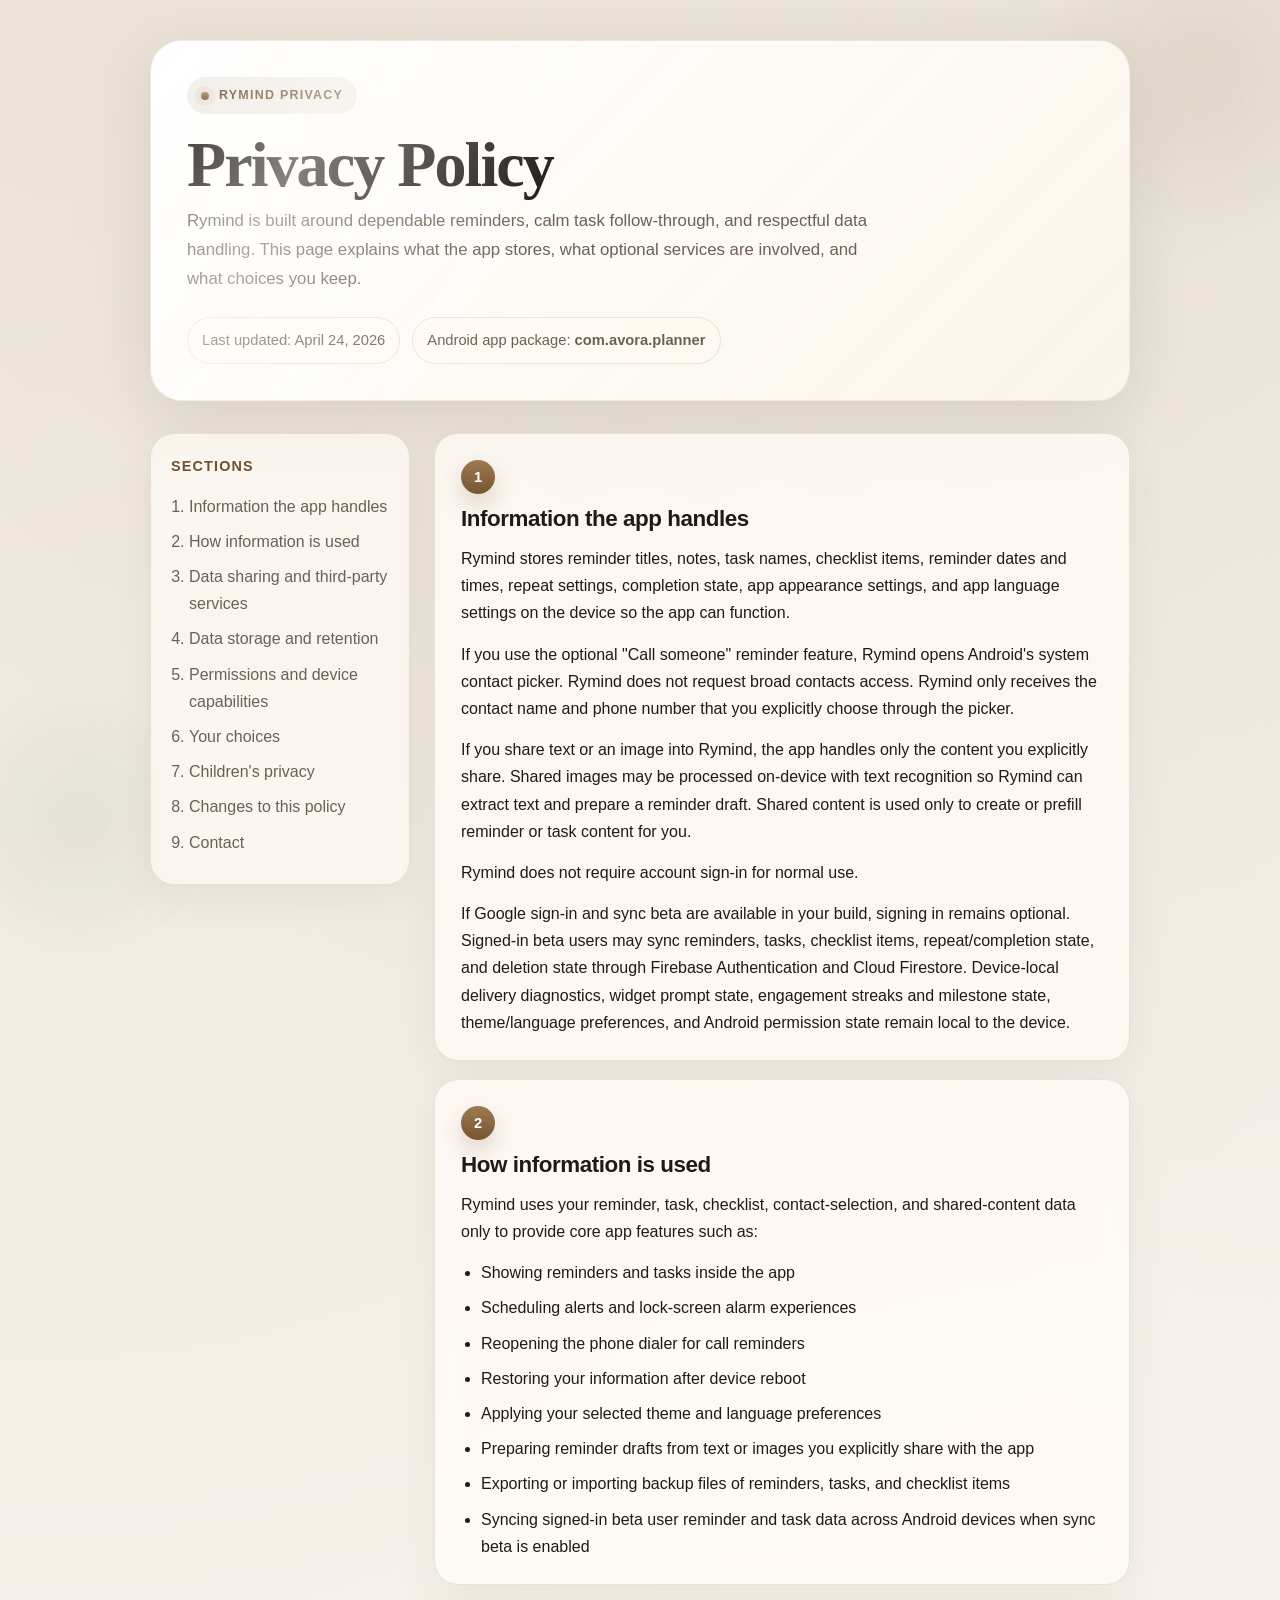
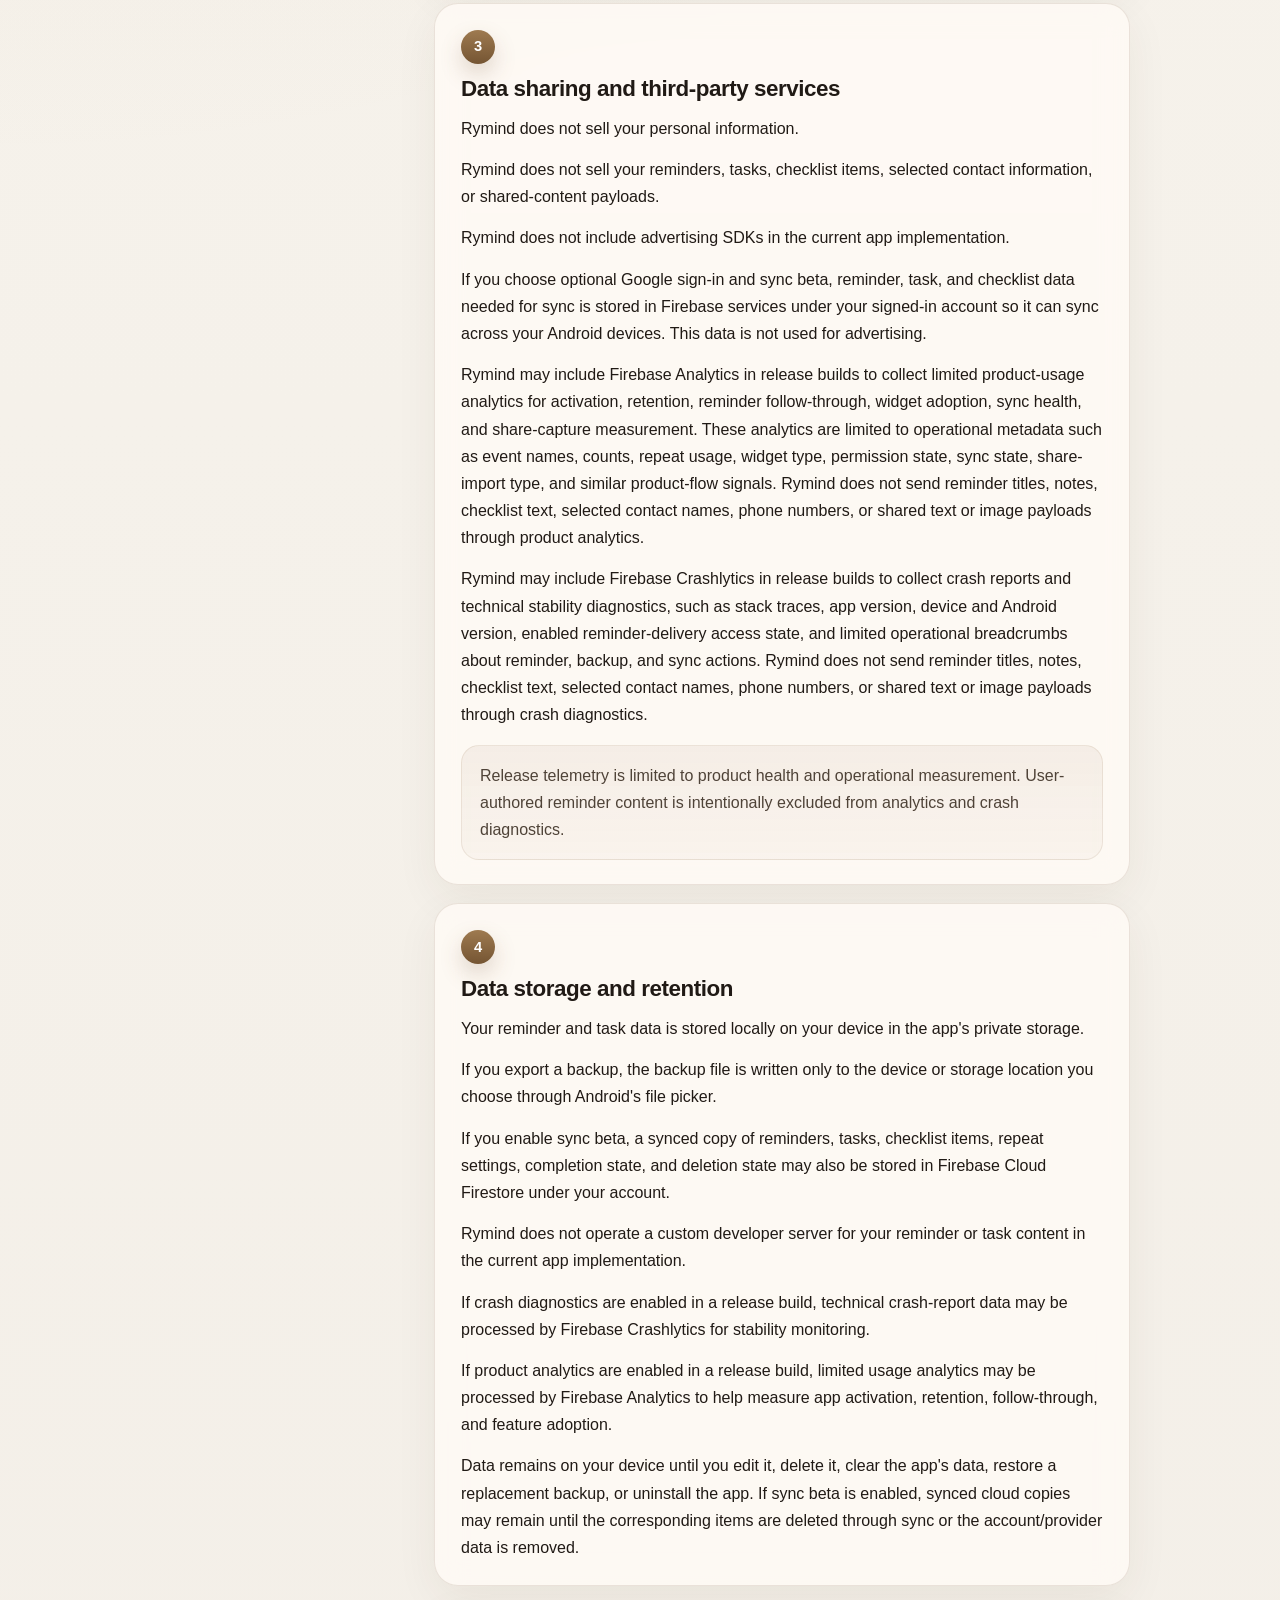
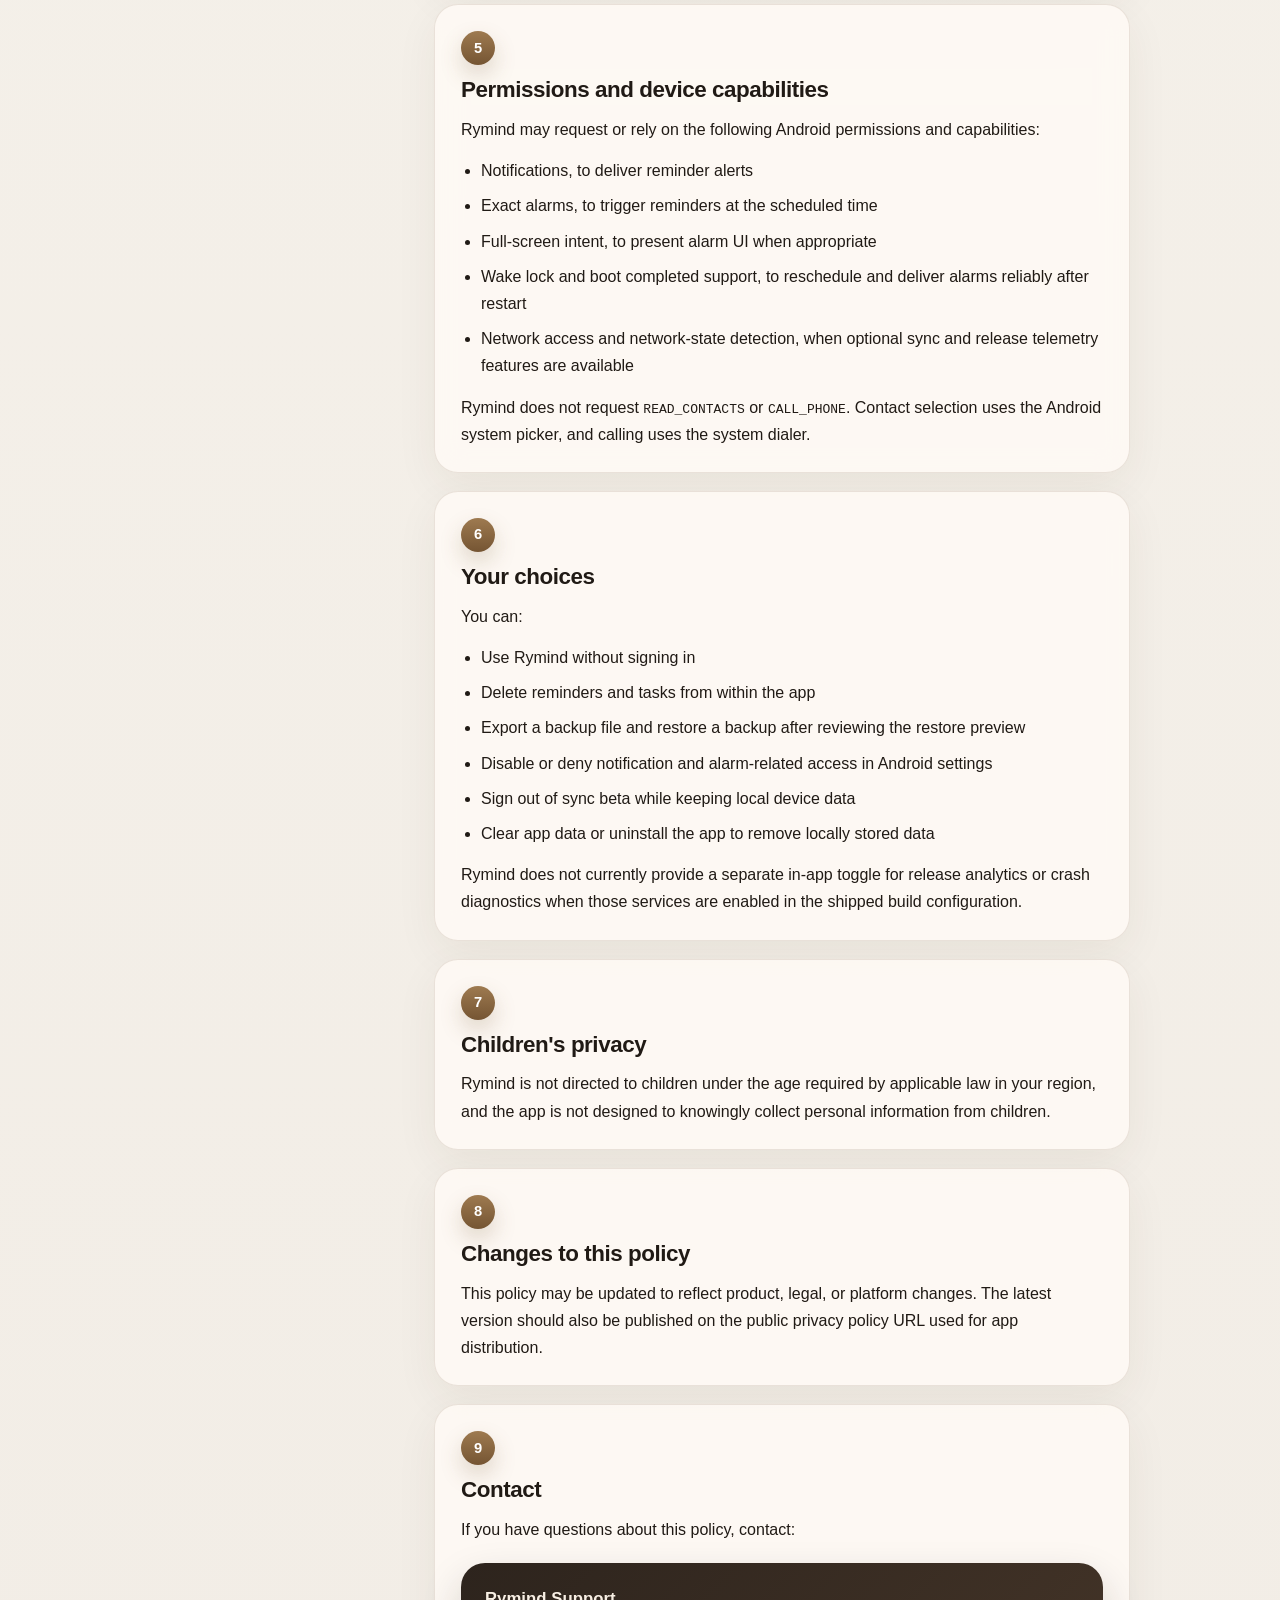
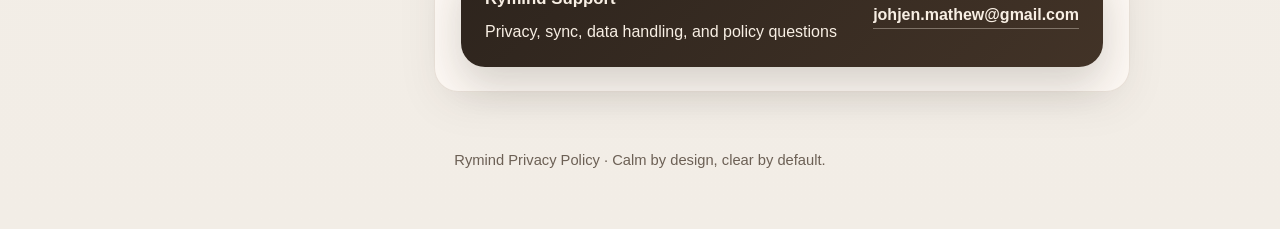
==== Rymind/index.html @ dd0ae645 "Update index.html 1.5.0" ====
<!DOCTYPE html>
<html lang="en">
<head>
  <meta charset="UTF-8" />
  <meta name="viewport" content="width=device-width, initial-scale=1.0" />
  <title>Rymind Privacy Policy</title>
  <meta
    name="description"
    content="Rymind Privacy Policy for reminders, tasks, backup, sync beta, analytics, and crash diagnostics."
  />
  <style>
    :root {
      --bg: #f6f3ee;
      --bg-accent: #efe7db;
      --surface: rgba(255, 252, 247, 0.82);
      --surface-strong: #fffaf2;
      --border: rgba(111, 89, 58, 0.14);
      --text: #201a15;
      --muted: #6c6055;
      --accent: #8c6b43;
      --accent-strong: #6f5130;
      --accent-soft: rgba(140, 107, 67, 0.12);
      --shadow: 0 18px 60px rgba(61, 44, 23, 0.10);
      --radius-xl: 32px;
      --radius-lg: 24px;
      --radius-md: 18px;
      --max: 980px;
    }

    * {
      box-sizing: border-box;
    }

    html {
      scroll-behavior: smooth;
    }

    body {
      margin: 0;
      color: var(--text);
      background:
        radial-gradient(circle at top left, rgba(182, 152, 113, 0.18), transparent 34%),
        radial-gradient(circle at top right, rgba(143, 125, 102, 0.12), transparent 28%),
        linear-gradient(180deg, #f8f4ed 0%, #f5f1ea 40%, #f2ede6 100%);
      font-family: "Inter", "Segoe UI", "Helvetica Neue", Arial, sans-serif;
      line-height: 1.7;
    }

    .page-shell {
      position: relative;
      overflow: hidden;
    }

    .page-shell::before,
    .page-shell::after {
      content: "";
      position: fixed;
      z-index: 0;
      border-radius: 999px;
      pointer-events: none;
      filter: blur(8px);
      opacity: 0.7;
    }

    .page-shell::before {
      width: 320px;
      height: 320px;
      top: -80px;
      right: -80px;
      background: radial-gradient(circle, rgba(160, 132, 96, 0.18), transparent 70%);
    }

    .page-shell::after {
      width: 280px;
      height: 280px;
      bottom: -60px;
      left: -60px;
      background: radial-gradient(circle, rgba(115, 150, 136, 0.14), transparent 70%);
    }

    .container {
      width: min(calc(100% - 32px), var(--max));
      margin: 0 auto;
      position: relative;
      z-index: 1;
    }

    .hero {
      padding: 40px 0 24px;
    }

    .hero-card {
      position: relative;
      overflow: hidden;
      padding: 36px;
      border-radius: var(--radius-xl);
      background:
        linear-gradient(135deg, rgba(255,255,255,0.92), rgba(250,244,234,0.86)),
        var(--surface);
      border: 1px solid rgba(111, 89, 58, 0.10);
      box-shadow: var(--shadow);
      backdrop-filter: blur(16px);
    }

    .hero-card::after {
      content: "";
      position: absolute;
      inset: 0;
      background:
        linear-gradient(120deg, transparent 0%, rgba(255,255,255,0.45) 18%, transparent 42%);
      pointer-events: none;
    }

    .eyebrow {
      display: inline-flex;
      align-items: center;
      gap: 10px;
      padding: 8px 14px;
      border-radius: 999px;
      background: var(--accent-soft);
      color: var(--accent-strong);
      font-size: 0.78rem;
      font-weight: 700;
      letter-spacing: 0.10em;
      text-transform: uppercase;
    }

    .eyebrow-dot {
      width: 8px;
      height: 8px;
      border-radius: 50%;
      background: linear-gradient(180deg, #a78358, #765433);
      box-shadow: 0 0 0 6px rgba(140, 107, 67, 0.08);
    }

    h1 {
      margin: 18px 0 10px;
      font-family: "Georgia", "Times New Roman", serif;
      font-size: clamp(2.4rem, 5vw, 4.5rem);
      line-height: 1.02;
      letter-spacing: -0.03em;
      font-weight: 700;
    }

    .hero-subtitle {
      max-width: 700px;
      margin: 0;
      color: var(--muted);
      font-size: 1.05rem;
    }

    .hero-meta {
      display: flex;
      flex-wrap: wrap;
      gap: 12px;
      margin-top: 24px;
    }

    .meta-pill {
      padding: 10px 14px;
      border-radius: 999px;
      background: rgba(255, 250, 242, 0.78);
      border: 1px solid var(--border);
      color: var(--muted);
      font-size: 0.92rem;
    }

    .layout {
      display: grid;
      grid-template-columns: 260px minmax(0, 1fr);
      gap: 24px;
      padding: 8px 0 56px;
    }

    .side-nav {
      position: sticky;
      top: 20px;
      align-self: start;
      padding: 20px;
      border-radius: var(--radius-lg);
      background: rgba(255, 251, 246, 0.72);
      border: 1px solid var(--border);
      backdrop-filter: blur(14px);
      box-shadow: 0 14px 40px rgba(61, 44, 23, 0.05);
    }

    .side-nav h2 {
      margin: 0 0 14px;
      font-size: 0.9rem;
      letter-spacing: 0.08em;
      text-transform: uppercase;
      color: var(--accent-strong);
    }

    .side-nav ol {
      margin: 0;
      padding-left: 18px;
    }

    .side-nav li {
      margin: 8px 0;
      color: var(--muted);
    }

    .side-nav a {
      color: inherit;
      text-decoration: none;
    }

    .side-nav a:hover {
      color: var(--accent-strong);
    }

    .content {
      display: grid;
      gap: 18px;
    }

    .section-card {
      padding: 26px 26px 24px;
      border-radius: var(--radius-lg);
      background: rgba(255, 251, 246, 0.82);
      border: 1px solid var(--border);
      box-shadow: 0 14px 44px rgba(61, 44, 23, 0.06);
      backdrop-filter: blur(14px);
    }

    .section-number {
      display: inline-flex;
      align-items: center;
      justify-content: center;
      width: 34px;
      height: 34px;
      margin-bottom: 12px;
      border-radius: 50%;
      background: linear-gradient(180deg, #9e7a50, #755533);
      color: #fff;
      font-size: 0.92rem;
      font-weight: 700;
      box-shadow: 0 10px 22px rgba(117, 85, 51, 0.22);
    }

    h3 {
      margin: 0 0 12px;
      font-size: 1.4rem;
      line-height: 1.2;
      letter-spacing: -0.02em;
    }

    p {
      margin: 0 0 14px;
    }

    p:last-child,
    ul:last-child {
      margin-bottom: 0;
    }

    ul {
      margin: 0 0 14px;
      padding-left: 20px;
    }

    li + li {
      margin-top: 8px;
    }

    .callout {
      margin-top: 16px;
      padding: 16px 18px;
      border-radius: var(--radius-md);
      background: linear-gradient(180deg, rgba(140, 107, 67, 0.08), rgba(140, 107, 67, 0.04));
      border: 1px solid rgba(140, 107, 67, 0.12);
      color: #4f4338;
    }

    .contact-card {
      display: flex;
      flex-wrap: wrap;
      gap: 14px;
      align-items: center;
      justify-content: space-between;
      padding: 22px 24px;
      margin-top: 20px;
      border-radius: var(--radius-lg);
      background: linear-gradient(135deg, #2d241d, #423327);
      color: #f8efe4;
      box-shadow: 0 18px 40px rgba(33, 25, 19, 0.18);
    }

    .contact-card strong {
      display: block;
      font-size: 1.05rem;
      margin-bottom: 4px;
    }

    .contact-card a {
      color: #f8efe4;
      text-decoration: none;
      font-weight: 600;
      border-bottom: 1px solid rgba(248, 239, 228, 0.35);
    }

    footer {
      padding: 0 0 56px;
      color: var(--muted);
      font-size: 0.92rem;
      text-align: center;
    }

    @media (max-width: 920px) {
      .layout {
        grid-template-columns: 1fr;
      }

      .side-nav {
        position: relative;
        top: 0;
      }
    }

    @media (max-width: 640px) {
      .container {
        width: min(calc(100% - 20px), var(--max));
      }

      .hero {
        padding-top: 18px;
      }

      .hero-card,
      .section-card,
      .side-nav {
        padding: 20px;
        border-radius: 22px;
      }

      h1 {
        font-size: 2.35rem;
      }

      .hero-meta {
        gap: 10px;
      }

      .meta-pill {
        width: 100%;
      }
    }
  </style>
</head>
<body>
  <div class="page-shell">
    <div class="container">
      <header class="hero">
        <div class="hero-card">
          <div class="eyebrow">
            <span class="eyebrow-dot"></span>
            Rymind Privacy
          </div>
          <h1>Privacy Policy</h1>
          <p class="hero-subtitle">
            Rymind is built around dependable reminders, calm task follow-through, and respectful data handling.
            This page explains what the app stores, what optional services are involved, and what choices you keep.
          </p>
          <div class="hero-meta">
            <div class="meta-pill">Last updated: April 24, 2026</div>
            <div class="meta-pill">Android app package: <strong>com.avora.planner</strong></div>
          </div>
        </div>
      </header>

      <main class="layout">
        <aside class="side-nav" aria-label="Policy sections">
          <h2>Sections</h2>
          <ol>
            <li><a href="#section-1">Information the app handles</a></li>
            <li><a href="#section-2">How information is used</a></li>
            <li><a href="#section-3">Data sharing and third-party services</a></li>
            <li><a href="#section-4">Data storage and retention</a></li>
            <li><a href="#section-5">Permissions and device capabilities</a></li>
            <li><a href="#section-6">Your choices</a></li>
            <li><a href="#section-7">Children's privacy</a></li>
            <li><a href="#section-8">Changes to this policy</a></li>
            <li><a href="#section-9">Contact</a></li>
          </ol>
        </aside>

        <section class="content">
          <article class="section-card" id="section-1">
            <div class="section-number">1</div>
            <h3>Information the app handles</h3>
            <p>
              Rymind stores reminder titles, notes, task names, checklist items, reminder dates and times,
              repeat settings, completion state, app appearance settings, and app language settings on the
              device so the app can function.
            </p>
            <p>
              If you use the optional "Call someone" reminder feature, Rymind opens Android's system contact
              picker. Rymind does not request broad contacts access. Rymind only receives the contact name
              and phone number that you explicitly choose through the picker.
            </p>
            <p>
              If you share text or an image into Rymind, the app handles only the content you explicitly share.
              Shared images may be processed on-device with text recognition so Rymind can extract text and
              prepare a reminder draft. Shared content is used only to create or prefill reminder or task content for you.
            </p>
            <p>Rymind does not require account sign-in for normal use.</p>
            <p>
              If Google sign-in and sync beta are available in your build, signing in remains optional.
              Signed-in beta users may sync reminders, tasks, checklist items, repeat/completion state,
              and deletion state through Firebase Authentication and Cloud Firestore. Device-local delivery
              diagnostics, widget prompt state, engagement streaks and milestone state, theme/language
              preferences, and Android permission state remain local to the device.
            </p>
          </article>

          <article class="section-card" id="section-2">
            <div class="section-number">2</div>
            <h3>How information is used</h3>
            <p>
              Rymind uses your reminder, task, checklist, contact-selection, and shared-content data only
              to provide core app features such as:
            </p>
            <ul>
              <li>Showing reminders and tasks inside the app</li>
              <li>Scheduling alerts and lock-screen alarm experiences</li>
              <li>Reopening the phone dialer for call reminders</li>
              <li>Restoring your information after device reboot</li>
              <li>Applying your selected theme and language preferences</li>
              <li>Preparing reminder drafts from text or images you explicitly share with the app</li>
              <li>Exporting or importing backup files of reminders, tasks, and checklist items</li>
              <li>Syncing signed-in beta user reminder and task data across Android devices when sync beta is enabled</li>
            </ul>
          </article>

          <article class="section-card" id="section-3">
            <div class="section-number">3</div>
            <h3>Data sharing and third-party services</h3>
            <p>Rymind does not sell your personal information.</p>
            <p>
              Rymind does not sell your reminders, tasks, checklist items, selected contact information,
              or shared-content payloads.
            </p>
            <p>Rymind does not include advertising SDKs in the current app implementation.</p>
            <p>
              If you choose optional Google sign-in and sync beta, reminder, task, and checklist data needed
              for sync is stored in Firebase services under your signed-in account so it can sync across your
              Android devices. This data is not used for advertising.
            </p>
            <p>
              Rymind may include Firebase Analytics in release builds to collect limited product-usage analytics
              for activation, retention, reminder follow-through, widget adoption, sync health, and share-capture
              measurement. These analytics are limited to operational metadata such as event names, counts,
              repeat usage, widget type, permission state, sync state, share-import type, and similar product-flow signals.
              Rymind does not send reminder titles, notes, checklist text, selected contact names, phone numbers,
              or shared text or image payloads through product analytics.
            </p>
            <p>
              Rymind may include Firebase Crashlytics in release builds to collect crash reports and technical
              stability diagnostics, such as stack traces, app version, device and Android version, enabled
              reminder-delivery access state, and limited operational breadcrumbs about reminder, backup,
              and sync actions. Rymind does not send reminder titles, notes, checklist text, selected contact names,
              phone numbers, or shared text or image payloads through crash diagnostics.
            </p>
            <div class="callout">
              Release telemetry is limited to product health and operational measurement. User-authored reminder
              content is intentionally excluded from analytics and crash diagnostics.
            </div>
          </article>

          <article class="section-card" id="section-4">
            <div class="section-number">4</div>
            <h3>Data storage and retention</h3>
            <p>Your reminder and task data is stored locally on your device in the app's private storage.</p>
            <p>
              If you export a backup, the backup file is written only to the device or storage location
              you choose through Android's file picker.
            </p>
            <p>
              If you enable sync beta, a synced copy of reminders, tasks, checklist items, repeat settings,
              completion state, and deletion state may also be stored in Firebase Cloud Firestore under your account.
            </p>
            <p>
              Rymind does not operate a custom developer server for your reminder or task content in the
              current app implementation.
            </p>
            <p>
              If crash diagnostics are enabled in a release build, technical crash-report data may be processed
              by Firebase Crashlytics for stability monitoring.
            </p>
            <p>
              If product analytics are enabled in a release build, limited usage analytics may be processed
              by Firebase Analytics to help measure app activation, retention, follow-through, and feature adoption.
            </p>
            <p>
              Data remains on your device until you edit it, delete it, clear the app's data, restore a replacement
              backup, or uninstall the app. If sync beta is enabled, synced cloud copies may remain until the
              corresponding items are deleted through sync or the account/provider data is removed.
            </p>
          </article>

          <article class="section-card" id="section-5">
            <div class="section-number">5</div>
            <h3>Permissions and device capabilities</h3>
            <p>Rymind may request or rely on the following Android permissions and capabilities:</p>
            <ul>
              <li>Notifications, to deliver reminder alerts</li>
              <li>Exact alarms, to trigger reminders at the scheduled time</li>
              <li>Full-screen intent, to present alarm UI when appropriate</li>
              <li>Wake lock and boot completed support, to reschedule and deliver alarms reliably after restart</li>
              <li>Network access and network-state detection, when optional sync and release telemetry features are available</li>
            </ul>
            <p>
              Rymind does not request <code>READ_CONTACTS</code> or <code>CALL_PHONE</code>. Contact selection
              uses the Android system picker, and calling uses the system dialer.
            </p>
          </article>

          <article class="section-card" id="section-6">
            <div class="section-number">6</div>
            <h3>Your choices</h3>
            <p>You can:</p>
            <ul>
              <li>Use Rymind without signing in</li>
              <li>Delete reminders and tasks from within the app</li>
              <li>Export a backup file and restore a backup after reviewing the restore preview</li>
              <li>Disable or deny notification and alarm-related access in Android settings</li>
              <li>Sign out of sync beta while keeping local device data</li>
              <li>Clear app data or uninstall the app to remove locally stored data</li>
            </ul>
            <p>
              Rymind does not currently provide a separate in-app toggle for release analytics or crash diagnostics
              when those services are enabled in the shipped build configuration.
            </p>
          </article>

          <article class="section-card" id="section-7">
            <div class="section-number">7</div>
            <h3>Children's privacy</h3>
            <p>
              Rymind is not directed to children under the age required by applicable law in your region,
              and the app is not designed to knowingly collect personal information from children.
            </p>
          </article>

          <article class="section-card" id="section-8">
            <div class="section-number">8</div>
            <h3>Changes to this policy</h3>
            <p>
              This policy may be updated to reflect product, legal, or platform changes. The latest version
              should also be published on the public privacy policy URL used for app distribution.
            </p>
          </article>

          <article class="section-card" id="section-9">
            <div class="section-number">9</div>
            <h3>Contact</h3>
            <p>If you have questions about this policy, contact:</p>

            <div class="contact-card">
              <div>
                <strong>Rymind Support</strong>
                <span>Privacy, sync, data handling, and policy questions</span>
              </div>
              <a href="mailto:johjen.mathew@gmail.com">johjen.mathew@gmail.com</a>
            </div>
          </article>
        </section>
      </main>

      <footer>
        Rymind Privacy Policy · Calm by design, clear by default.
      </footer>
    </div>
  </div>
</body>
</html>
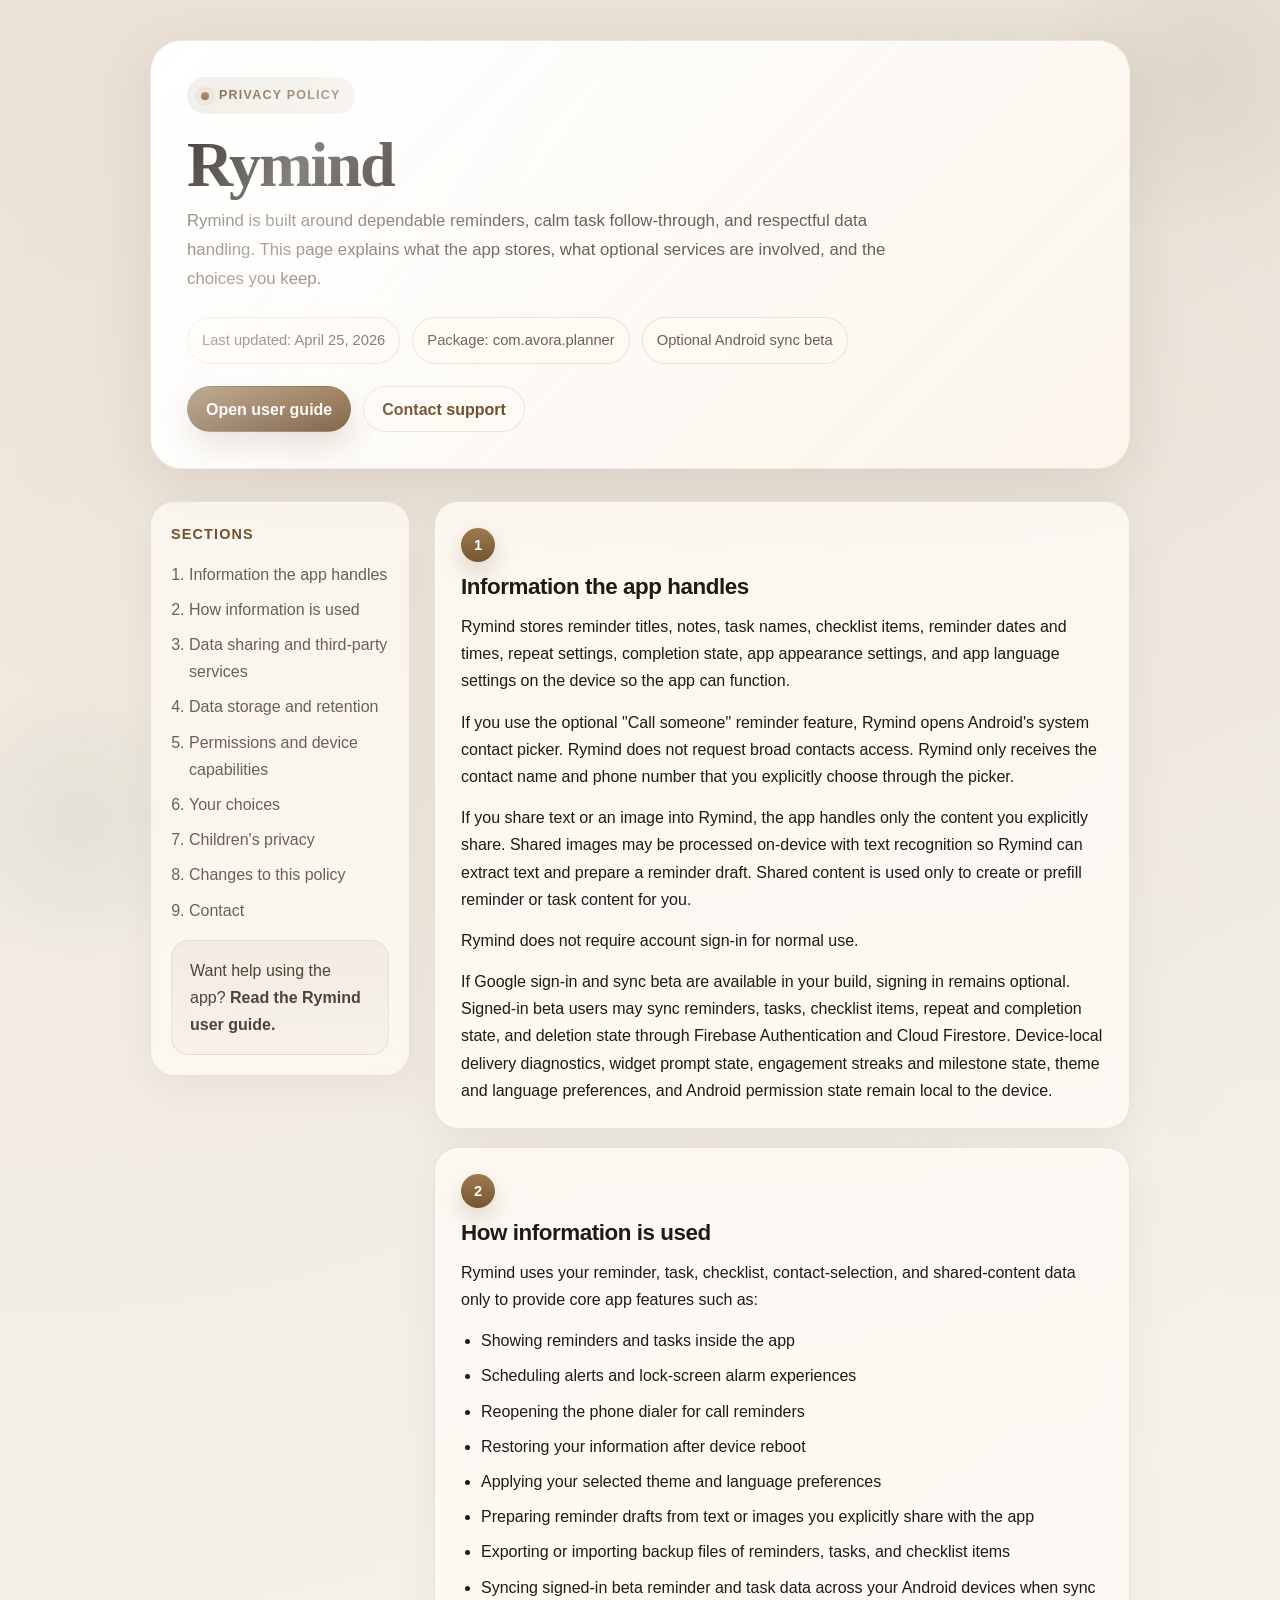
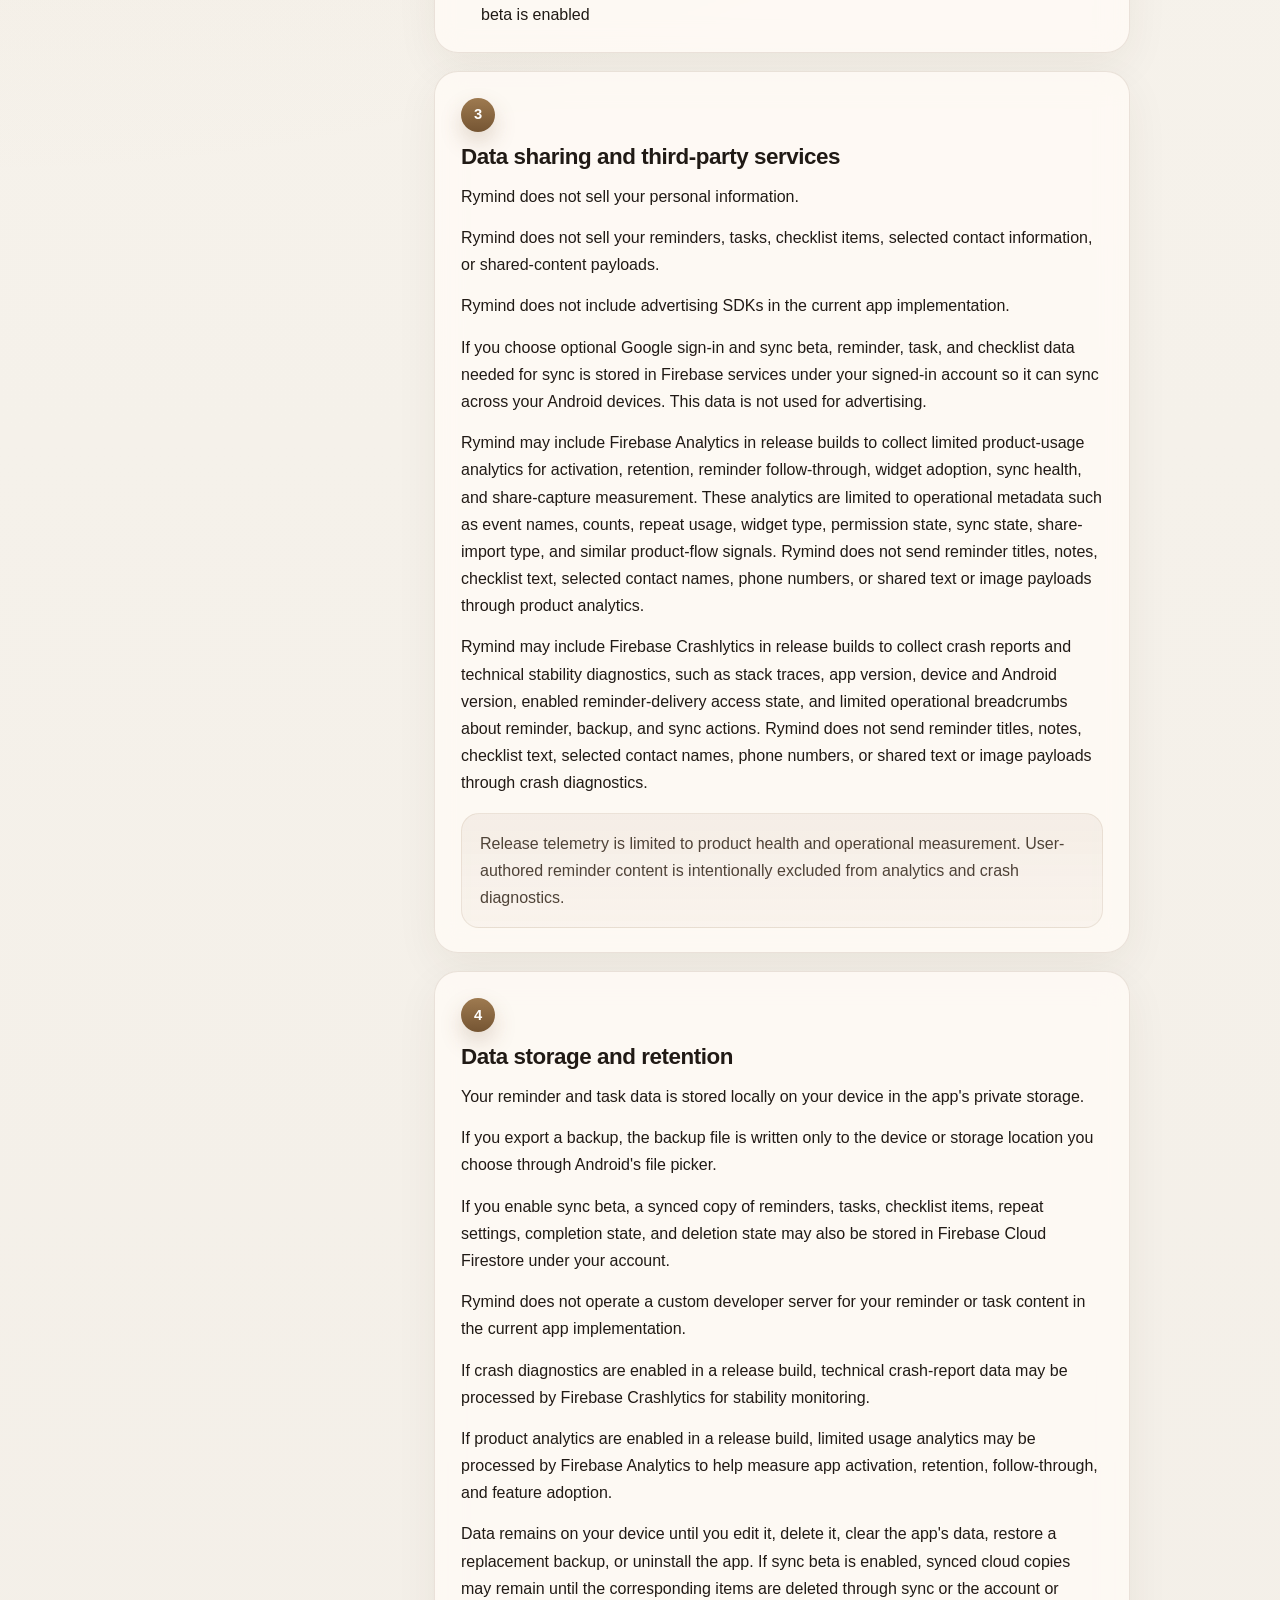
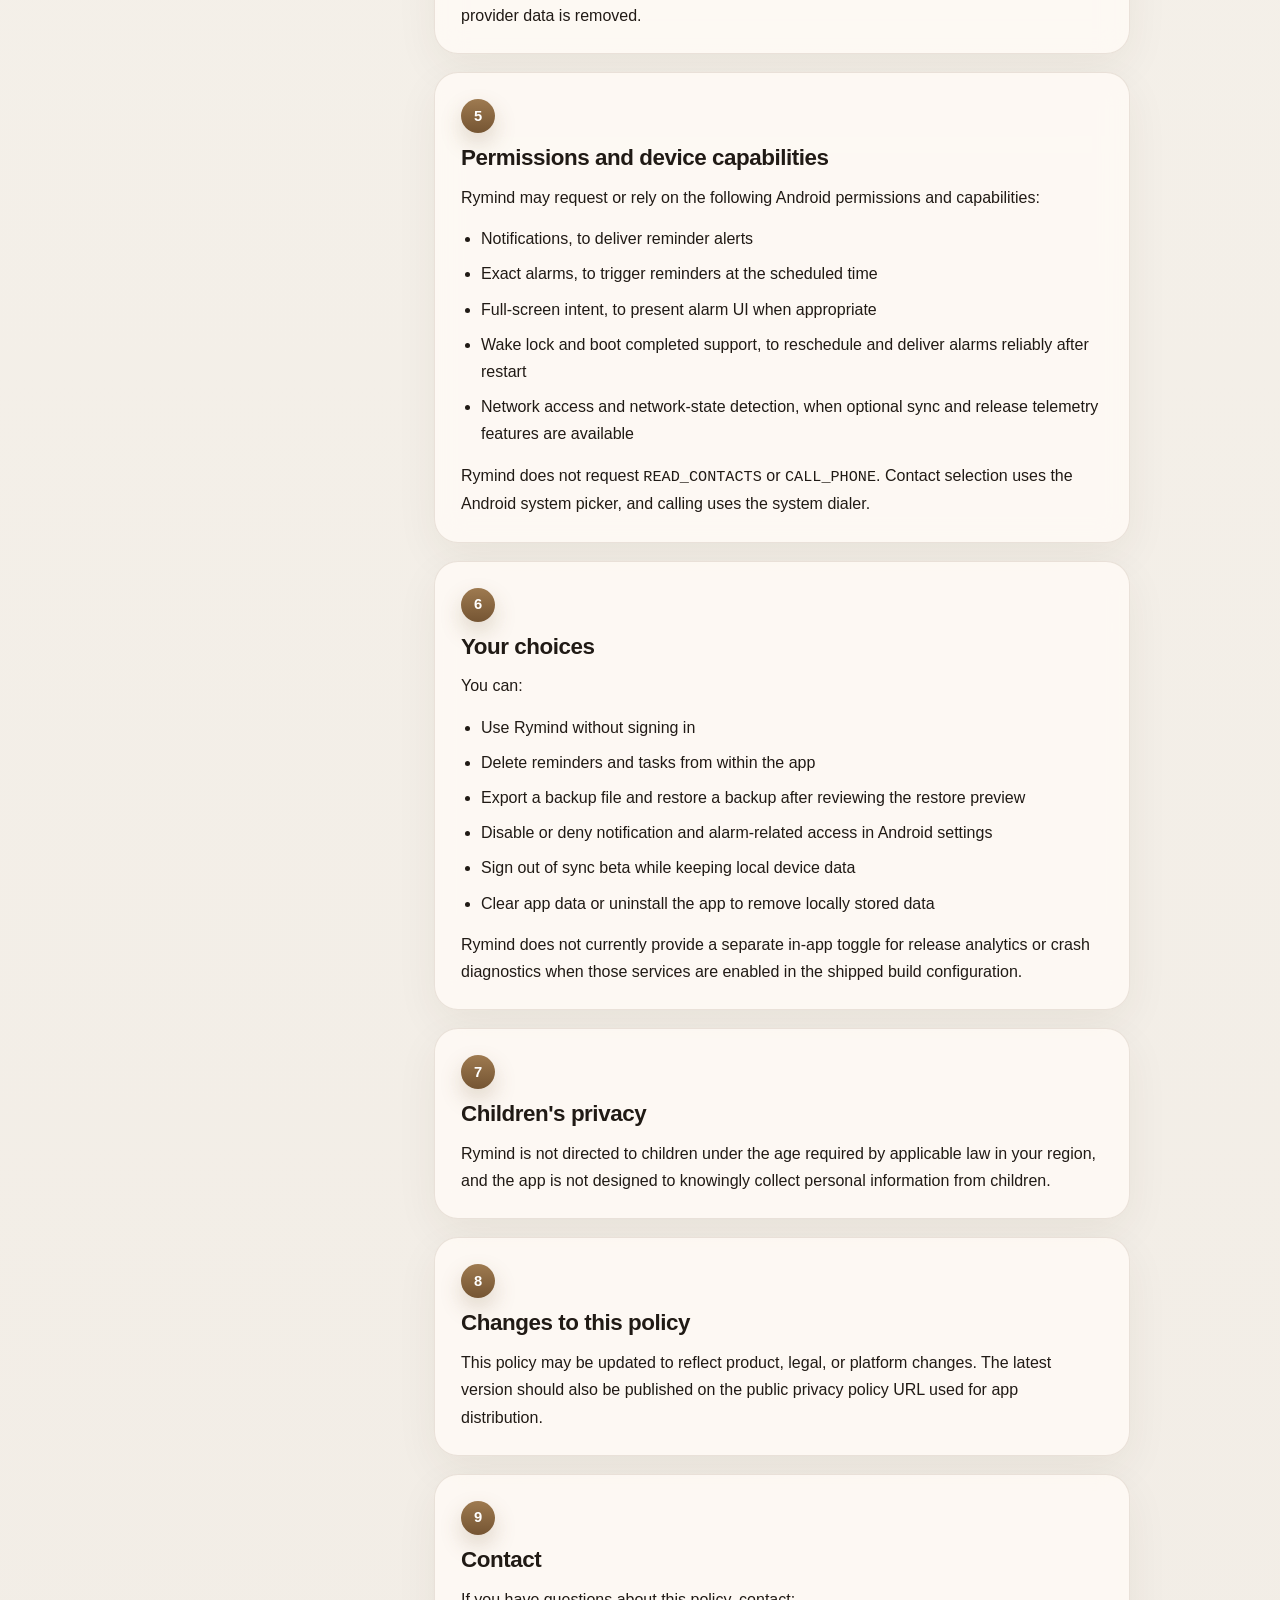
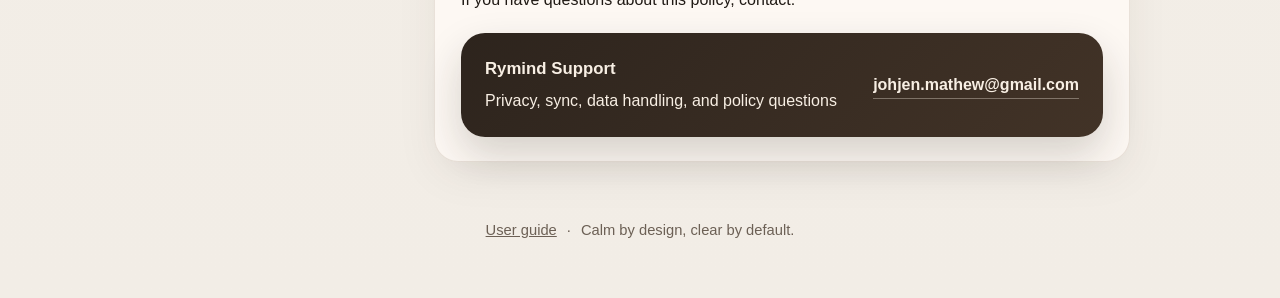
==== commit 6106555a: "Publish Rymind user guide site" ====
--- a/Rymind/index.html
+++ b/Rymind/index.html
@@ -1,353 +1,14 @@
 <!DOCTYPE html>
 <html lang="en">
 <head>
-  <meta charset="UTF-8" />
-  <meta name="viewport" content="width=device-width, initial-scale=1.0" />
+  <meta charset="utf-8" />
+  <meta name="viewport" content="width=device-width, initial-scale=1" />
   <title>Rymind Privacy Policy</title>
   <meta
     name="description"
-    content="Rymind Privacy Policy for reminders, tasks, backup, sync beta, analytics, and crash diagnostics."
+    content="Privacy Policy for Rymind, including reminders, tasks, backup, optional Android sync beta, analytics, and crash diagnostics."
   />
-  <style>
-    :root {
-      --bg: #f6f3ee;
-      --bg-accent: #efe7db;
-      --surface: rgba(255, 252, 247, 0.82);
-      --surface-strong: #fffaf2;
-      --border: rgba(111, 89, 58, 0.14);
-      --text: #201a15;
-      --muted: #6c6055;
-      --accent: #8c6b43;
-      --accent-strong: #6f5130;
-      --accent-soft: rgba(140, 107, 67, 0.12);
-      --shadow: 0 18px 60px rgba(61, 44, 23, 0.10);
-      --radius-xl: 32px;
-      --radius-lg: 24px;
-      --radius-md: 18px;
-      --max: 980px;
-    }
-
-    * {
-      box-sizing: border-box;
-    }
-
-    html {
-      scroll-behavior: smooth;
-    }
-
-    body {
-      margin: 0;
-      color: var(--text);
-      background:
-        radial-gradient(circle at top left, rgba(182, 152, 113, 0.18), transparent 34%),
-        radial-gradient(circle at top right, rgba(143, 125, 102, 0.12), transparent 28%),
-        linear-gradient(180deg, #f8f4ed 0%, #f5f1ea 40%, #f2ede6 100%);
-      font-family: "Inter", "Segoe UI", "Helvetica Neue", Arial, sans-serif;
-      line-height: 1.7;
-    }
-
-    .page-shell {
-      position: relative;
-      overflow: hidden;
-    }
-
-    .page-shell::before,
-    .page-shell::after {
-      content: "";
-      position: fixed;
-      z-index: 0;
-      border-radius: 999px;
-      pointer-events: none;
-      filter: blur(8px);
-      opacity: 0.7;
-    }
-
-    .page-shell::before {
-      width: 320px;
-      height: 320px;
-      top: -80px;
-      right: -80px;
-      background: radial-gradient(circle, rgba(160, 132, 96, 0.18), transparent 70%);
-    }
-
-    .page-shell::after {
-      width: 280px;
-      height: 280px;
-      bottom: -60px;
-      left: -60px;
-      background: radial-gradient(circle, rgba(115, 150, 136, 0.14), transparent 70%);
-    }
-
-    .container {
-      width: min(calc(100% - 32px), var(--max));
-      margin: 0 auto;
-      position: relative;
-      z-index: 1;
-    }
-
-    .hero {
-      padding: 40px 0 24px;
-    }
-
-    .hero-card {
-      position: relative;
-      overflow: hidden;
-      padding: 36px;
-      border-radius: var(--radius-xl);
-      background:
-        linear-gradient(135deg, rgba(255,255,255,0.92), rgba(250,244,234,0.86)),
-        var(--surface);
-      border: 1px solid rgba(111, 89, 58, 0.10);
-      box-shadow: var(--shadow);
-      backdrop-filter: blur(16px);
-    }
-
-    .hero-card::after {
-      content: "";
-      position: absolute;
-      inset: 0;
-      background:
-        linear-gradient(120deg, transparent 0%, rgba(255,255,255,0.45) 18%, transparent 42%);
-      pointer-events: none;
-    }
-
-    .eyebrow {
-      display: inline-flex;
-      align-items: center;
-      gap: 10px;
-      padding: 8px 14px;
-      border-radius: 999px;
-      background: var(--accent-soft);
-      color: var(--accent-strong);
-      font-size: 0.78rem;
-      font-weight: 700;
-      letter-spacing: 0.10em;
-      text-transform: uppercase;
-    }
-
-    .eyebrow-dot {
-      width: 8px;
-      height: 8px;
-      border-radius: 50%;
-      background: linear-gradient(180deg, #a78358, #765433);
-      box-shadow: 0 0 0 6px rgba(140, 107, 67, 0.08);
-    }
-
-    h1 {
-      margin: 18px 0 10px;
-      font-family: "Georgia", "Times New Roman", serif;
-      font-size: clamp(2.4rem, 5vw, 4.5rem);
-      line-height: 1.02;
-      letter-spacing: -0.03em;
-      font-weight: 700;
-    }
-
-    .hero-subtitle {
-      max-width: 700px;
-      margin: 0;
-      color: var(--muted);
-      font-size: 1.05rem;
-    }
-
-    .hero-meta {
-      display: flex;
-      flex-wrap: wrap;
-      gap: 12px;
-      margin-top: 24px;
-    }
-
-    .meta-pill {
-      padding: 10px 14px;
-      border-radius: 999px;
-      background: rgba(255, 250, 242, 0.78);
-      border: 1px solid var(--border);
-      color: var(--muted);
-      font-size: 0.92rem;
-    }
-
-    .layout {
-      display: grid;
-      grid-template-columns: 260px minmax(0, 1fr);
-      gap: 24px;
-      padding: 8px 0 56px;
-    }
-
-    .side-nav {
-      position: sticky;
-      top: 20px;
-      align-self: start;
-      padding: 20px;
-      border-radius: var(--radius-lg);
-      background: rgba(255, 251, 246, 0.72);
-      border: 1px solid var(--border);
-      backdrop-filter: blur(14px);
-      box-shadow: 0 14px 40px rgba(61, 44, 23, 0.05);
-    }
-
-    .side-nav h2 {
-      margin: 0 0 14px;
-      font-size: 0.9rem;
-      letter-spacing: 0.08em;
-      text-transform: uppercase;
-      color: var(--accent-strong);
-    }
-
-    .side-nav ol {
-      margin: 0;
-      padding-left: 18px;
-    }
-
-    .side-nav li {
-      margin: 8px 0;
-      color: var(--muted);
-    }
-
-    .side-nav a {
-      color: inherit;
-      text-decoration: none;
-    }
-
-    .side-nav a:hover {
-      color: var(--accent-strong);
-    }
-
-    .content {
-      display: grid;
-      gap: 18px;
-    }
-
-    .section-card {
-      padding: 26px 26px 24px;
-      border-radius: var(--radius-lg);
-      background: rgba(255, 251, 246, 0.82);
-      border: 1px solid var(--border);
-      box-shadow: 0 14px 44px rgba(61, 44, 23, 0.06);
-      backdrop-filter: blur(14px);
-    }
-
-    .section-number {
-      display: inline-flex;
-      align-items: center;
-      justify-content: center;
-      width: 34px;
-      height: 34px;
-      margin-bottom: 12px;
-      border-radius: 50%;
-      background: linear-gradient(180deg, #9e7a50, #755533);
-      color: #fff;
-      font-size: 0.92rem;
-      font-weight: 700;
-      box-shadow: 0 10px 22px rgba(117, 85, 51, 0.22);
-    }
-
-    h3 {
-      margin: 0 0 12px;
-      font-size: 1.4rem;
-      line-height: 1.2;
-      letter-spacing: -0.02em;
-    }
-
-    p {
-      margin: 0 0 14px;
-    }
-
-    p:last-child,
-    ul:last-child {
-      margin-bottom: 0;
-    }
-
-    ul {
-      margin: 0 0 14px;
-      padding-left: 20px;
-    }
-
-    li + li {
-      margin-top: 8px;
-    }
-
-    .callout {
-      margin-top: 16px;
-      padding: 16px 18px;
-      border-radius: var(--radius-md);
-      background: linear-gradient(180deg, rgba(140, 107, 67, 0.08), rgba(140, 107, 67, 0.04));
-      border: 1px solid rgba(140, 107, 67, 0.12);
-      color: #4f4338;
-    }
-
-    .contact-card {
-      display: flex;
-      flex-wrap: wrap;
-      gap: 14px;
-      align-items: center;
-      justify-content: space-between;
-      padding: 22px 24px;
-      margin-top: 20px;
-      border-radius: var(--radius-lg);
-      background: linear-gradient(135deg, #2d241d, #423327);
-      color: #f8efe4;
-      box-shadow: 0 18px 40px rgba(33, 25, 19, 0.18);
-    }
-
-    .contact-card strong {
-      display: block;
-      font-size: 1.05rem;
-      margin-bottom: 4px;
-    }
-
-    .contact-card a {
-      color: #f8efe4;
-      text-decoration: none;
-      font-weight: 600;
-      border-bottom: 1px solid rgba(248, 239, 228, 0.35);
-    }
-
-    footer {
-      padding: 0 0 56px;
-      color: var(--muted);
-      font-size: 0.92rem;
-      text-align: center;
-    }
-
-    @media (max-width: 920px) {
-      .layout {
-        grid-template-columns: 1fr;
-      }
-
-      .side-nav {
-        position: relative;
-        top: 0;
-      }
-    }
-
-    @media (max-width: 640px) {
-      .container {
-        width: min(calc(100% - 20px), var(--max));
-      }
-
-      .hero {
-        padding-top: 18px;
-      }
-
-      .hero-card,
-      .section-card,
-      .side-nav {
-        padding: 20px;
-        border-radius: 22px;
-      }
-
-      h1 {
-        font-size: 2.35rem;
-      }
-
-      .hero-meta {
-        gap: 10px;
-      }
-
-      .meta-pill {
-        width: 100%;
-      }
-    }
-  </style>
+  <link rel="stylesheet" href="rymind-site.css" />
 </head>
 <body>
   <div class="page-shell">
@@ -356,22 +17,28 @@
         <div class="hero-card">
           <div class="eyebrow">
             <span class="eyebrow-dot"></span>
-            Rymind Privacy
-          </div>
-          <h1>Privacy Policy</h1>
+            Privacy Policy
+          </div>
+          <h1>Rymind</h1>
           <p class="hero-subtitle">
-            Rymind is built around dependable reminders, calm task follow-through, and respectful data handling.
-            This page explains what the app stores, what optional services are involved, and what choices you keep.
+            Rymind is built around dependable reminders, calm task follow-through, and respectful
+            data handling. This page explains what the app stores, what optional services are involved,
+            and the choices you keep.
           </p>
           <div class="hero-meta">
-            <div class="meta-pill">Last updated: April 24, 2026</div>
-            <div class="meta-pill">Android app package: <strong>com.avora.planner</strong></div>
+            <div class="meta-pill">Last updated: April 25, 2026</div>
+            <div class="meta-pill">Package: com.avora.planner</div>
+            <div class="meta-pill">Optional Android sync beta</div>
+          </div>
+          <div class="hero-actions">
+            <a class="action-button action-button--primary" href="guide.html">Open user guide</a>
+            <a class="action-button action-button--secondary" href="mailto:johjen.mathew@gmail.com">Contact support</a>
           </div>
         </div>
       </header>
 
       <main class="layout">
-        <aside class="side-nav" aria-label="Policy sections">
+        <aside class="side-nav" aria-label="Privacy policy sections">
           <h2>Sections</h2>
           <ol>
             <li><a href="#section-1">Information the app handles</a></li>
@@ -384,6 +51,10 @@
             <li><a href="#section-8">Changes to this policy</a></li>
             <li><a href="#section-9">Contact</a></li>
           </ol>
+          <div class="callout">
+            Want help using the app?
+            <a class="inline-link" href="guide.html">Read the Rymind user guide.</a>
+          </div>
         </aside>
 
         <section class="content">
@@ -391,26 +62,27 @@
             <div class="section-number">1</div>
             <h3>Information the app handles</h3>
             <p>
-              Rymind stores reminder titles, notes, task names, checklist items, reminder dates and times,
-              repeat settings, completion state, app appearance settings, and app language settings on the
-              device so the app can function.
-            </p>
-            <p>
-              If you use the optional "Call someone" reminder feature, Rymind opens Android's system contact
-              picker. Rymind does not request broad contacts access. Rymind only receives the contact name
-              and phone number that you explicitly choose through the picker.
-            </p>
-            <p>
-              If you share text or an image into Rymind, the app handles only the content you explicitly share.
-              Shared images may be processed on-device with text recognition so Rymind can extract text and
-              prepare a reminder draft. Shared content is used only to create or prefill reminder or task content for you.
+              Rymind stores reminder titles, notes, task names, checklist items, reminder dates and
+              times, repeat settings, completion state, app appearance settings, and app language
+              settings on the device so the app can function.
+            </p>
+            <p>
+              If you use the optional "Call someone" reminder feature, Rymind opens Android's system
+              contact picker. Rymind does not request broad contacts access. Rymind only receives the
+              contact name and phone number that you explicitly choose through the picker.
+            </p>
+            <p>
+              If you share text or an image into Rymind, the app handles only the content you explicitly
+              share. Shared images may be processed on-device with text recognition so Rymind can extract
+              text and prepare a reminder draft. Shared content is used only to create or prefill reminder
+              or task content for you.
             </p>
             <p>Rymind does not require account sign-in for normal use.</p>
             <p>
               If Google sign-in and sync beta are available in your build, signing in remains optional.
-              Signed-in beta users may sync reminders, tasks, checklist items, repeat/completion state,
+              Signed-in beta users may sync reminders, tasks, checklist items, repeat and completion state,
               and deletion state through Firebase Authentication and Cloud Firestore. Device-local delivery
-              diagnostics, widget prompt state, engagement streaks and milestone state, theme/language
+              diagnostics, widget prompt state, engagement streaks and milestone state, theme and language
               preferences, and Android permission state remain local to the device.
             </p>
           </article>
@@ -430,7 +102,7 @@
               <li>Applying your selected theme and language preferences</li>
               <li>Preparing reminder drafts from text or images you explicitly share with the app</li>
               <li>Exporting or importing backup files of reminders, tasks, and checklist items</li>
-              <li>Syncing signed-in beta user reminder and task data across Android devices when sync beta is enabled</li>
+              <li>Syncing signed-in beta reminder and task data across your Android devices when sync beta is enabled</li>
             </ul>
           </article>
 
@@ -444,24 +116,24 @@
             </p>
             <p>Rymind does not include advertising SDKs in the current app implementation.</p>
             <p>
-              If you choose optional Google sign-in and sync beta, reminder, task, and checklist data needed
-              for sync is stored in Firebase services under your signed-in account so it can sync across your
-              Android devices. This data is not used for advertising.
-            </p>
-            <p>
-              Rymind may include Firebase Analytics in release builds to collect limited product-usage analytics
-              for activation, retention, reminder follow-through, widget adoption, sync health, and share-capture
-              measurement. These analytics are limited to operational metadata such as event names, counts,
-              repeat usage, widget type, permission state, sync state, share-import type, and similar product-flow signals.
-              Rymind does not send reminder titles, notes, checklist text, selected contact names, phone numbers,
-              or shared text or image payloads through product analytics.
+              If you choose optional Google sign-in and sync beta, reminder, task, and checklist data
+              needed for sync is stored in Firebase services under your signed-in account so it can sync
+              across your Android devices. This data is not used for advertising.
+            </p>
+            <p>
+              Rymind may include Firebase Analytics in release builds to collect limited product-usage
+              analytics for activation, retention, reminder follow-through, widget adoption, sync health,
+              and share-capture measurement. These analytics are limited to operational metadata such as
+              event names, counts, repeat usage, widget type, permission state, sync state, share-import type,
+              and similar product-flow signals. Rymind does not send reminder titles, notes, checklist text,
+              selected contact names, phone numbers, or shared text or image payloads through product analytics.
             </p>
             <p>
               Rymind may include Firebase Crashlytics in release builds to collect crash reports and technical
               stability diagnostics, such as stack traces, app version, device and Android version, enabled
               reminder-delivery access state, and limited operational breadcrumbs about reminder, backup,
-              and sync actions. Rymind does not send reminder titles, notes, checklist text, selected contact names,
-              phone numbers, or shared text or image payloads through crash diagnostics.
+              and sync actions. Rymind does not send reminder titles, notes, checklist text, selected contact
+              names, phone numbers, or shared text or image payloads through crash diagnostics.
             </p>
             <div class="callout">
               Release telemetry is limited to product health and operational measurement. User-authored reminder
@@ -482,8 +154,8 @@
               completion state, and deletion state may also be stored in Firebase Cloud Firestore under your account.
             </p>
             <p>
-              Rymind does not operate a custom developer server for your reminder or task content in the
-              current app implementation.
+              Rymind does not operate a custom developer server for your reminder or task content in the current
+              app implementation.
             </p>
             <p>
               If crash diagnostics are enabled in a release build, technical crash-report data may be processed
@@ -496,7 +168,7 @@
             <p>
               Data remains on your device until you edit it, delete it, clear the app's data, restore a replacement
               backup, or uninstall the app. If sync beta is enabled, synced cloud copies may remain until the
-              corresponding items are deleted through sync or the account/provider data is removed.
+              corresponding items are deleted through sync or the account or provider data is removed.
             </p>
           </article>
 
@@ -557,7 +229,6 @@
             <div class="section-number">9</div>
             <h3>Contact</h3>
             <p>If you have questions about this policy, contact:</p>
-
             <div class="contact-card">
               <div>
                 <strong>Rymind Support</strong>
@@ -569,8 +240,10 @@
         </section>
       </main>
 
-      <footer>
-        Rymind Privacy Policy · Calm by design, clear by default.
+      <footer class="footer-bar">
+        <a href="guide.html">User guide</a>
+        <span>·</span>
+        <span>Calm by design, clear by default.</span>
       </footer>
     </div>
   </div>
--- a/Rymind/rymind-site.css
+++ b/Rymind/rymind-site.css
@@ -0,0 +1,443 @@
+:root {
+  color-scheme: light;
+  --bg: #f6f3ee;
+  --bg-accent: #efe7db;
+  --surface: rgba(255, 252, 247, 0.82);
+  --surface-strong: #fffaf2;
+  --border: rgba(111, 89, 58, 0.14);
+  --text: #201a15;
+  --muted: #6c6055;
+  --accent: #8c6b43;
+  --accent-strong: #6f5130;
+  --accent-soft: rgba(140, 107, 67, 0.12);
+  --shadow: 0 18px 60px rgba(61, 44, 23, 0.10);
+  --shadow-strong: 0 18px 40px rgba(33, 25, 19, 0.18);
+  --radius-xl: 32px;
+  --radius-lg: 24px;
+  --radius-md: 18px;
+  --max: 980px;
+}
+
+* {
+  box-sizing: border-box;
+}
+
+html {
+  scroll-behavior: smooth;
+}
+
+body {
+  margin: 0;
+  color: var(--text);
+  background:
+    radial-gradient(circle at top left, rgba(182, 152, 113, 0.18), transparent 34%),
+    radial-gradient(circle at top right, rgba(143, 125, 102, 0.12), transparent 28%),
+    linear-gradient(180deg, #f8f4ed 0%, #f5f1ea 40%, #f2ede6 100%);
+  font-family: "SF Pro Text", "Segoe UI", "Helvetica Neue", Arial, sans-serif;
+  line-height: 1.7;
+}
+
+a {
+  color: inherit;
+}
+
+code {
+  font-family: "SFMono-Regular", "SF Mono", "Menlo", "Consolas", monospace;
+  font-size: 0.95em;
+}
+
+.page-shell {
+  position: relative;
+  overflow: hidden;
+}
+
+.page-shell::before,
+.page-shell::after {
+  content: "";
+  position: fixed;
+  z-index: 0;
+  border-radius: 999px;
+  pointer-events: none;
+  filter: blur(8px);
+  opacity: 0.7;
+}
+
+.page-shell::before {
+  width: 320px;
+  height: 320px;
+  top: -80px;
+  right: -80px;
+  background: radial-gradient(circle, rgba(160, 132, 96, 0.18), transparent 70%);
+}
+
+.page-shell::after {
+  width: 280px;
+  height: 280px;
+  bottom: -60px;
+  left: -60px;
+  background: radial-gradient(circle, rgba(115, 150, 136, 0.14), transparent 70%);
+}
+
+.container {
+  width: min(calc(100% - 32px), var(--max));
+  margin: 0 auto;
+  position: relative;
+  z-index: 1;
+}
+
+.hero {
+  padding: 40px 0 24px;
+}
+
+.hero-card {
+  position: relative;
+  overflow: hidden;
+  padding: 36px;
+  border-radius: var(--radius-xl);
+  background:
+    linear-gradient(135deg, rgba(255, 255, 255, 0.92), rgba(250, 244, 234, 0.86)),
+    var(--surface);
+  border: 1px solid rgba(111, 89, 58, 0.10);
+  box-shadow: var(--shadow);
+  backdrop-filter: blur(16px);
+}
+
+.hero-card::after {
+  content: "";
+  position: absolute;
+  inset: 0;
+  background:
+    linear-gradient(120deg, transparent 0%, rgba(255, 255, 255, 0.45) 18%, transparent 42%);
+  pointer-events: none;
+}
+
+.eyebrow {
+  display: inline-flex;
+  align-items: center;
+  gap: 10px;
+  padding: 8px 14px;
+  border-radius: 999px;
+  background: var(--accent-soft);
+  color: var(--accent-strong);
+  font-size: 0.78rem;
+  font-weight: 700;
+  letter-spacing: 0.10em;
+  text-transform: uppercase;
+}
+
+.eyebrow-dot {
+  width: 8px;
+  height: 8px;
+  border-radius: 50%;
+  background: linear-gradient(180deg, #a78358, #765433);
+  box-shadow: 0 0 0 6px rgba(140, 107, 67, 0.08);
+}
+
+h1 {
+  margin: 18px 0 10px;
+  font-family: "Iowan Old Style", "Palatino Linotype", "Book Antiqua", Georgia, serif;
+  font-size: clamp(2.4rem, 5vw, 4.5rem);
+  line-height: 1.02;
+  letter-spacing: -0.03em;
+  font-weight: 700;
+}
+
+.hero-subtitle {
+  max-width: 720px;
+  margin: 0;
+  color: var(--muted);
+  font-size: 1.05rem;
+}
+
+.hero-meta {
+  display: flex;
+  flex-wrap: wrap;
+  gap: 12px;
+  margin-top: 24px;
+}
+
+.meta-pill {
+  padding: 10px 14px;
+  border-radius: 999px;
+  background: rgba(255, 250, 242, 0.78);
+  border: 1px solid var(--border);
+  color: var(--muted);
+  font-size: 0.92rem;
+}
+
+.hero-actions {
+  display: flex;
+  flex-wrap: wrap;
+  gap: 12px;
+  margin-top: 22px;
+}
+
+.action-button {
+  display: inline-flex;
+  align-items: center;
+  justify-content: center;
+  min-height: 46px;
+  padding: 0 18px;
+  border-radius: 999px;
+  border: 1px solid transparent;
+  text-decoration: none;
+  font-weight: 600;
+  transition: transform 140ms ease, box-shadow 140ms ease, background 140ms ease;
+}
+
+.action-button:hover {
+  transform: translateY(-1px);
+}
+
+.action-button--primary {
+  color: #fffaf3;
+  background: linear-gradient(180deg, #8f6c44, #6e4e2f);
+  box-shadow: 0 14px 28px rgba(111, 81, 48, 0.20);
+}
+
+.action-button--secondary {
+  color: var(--accent-strong);
+  background: rgba(255, 251, 246, 0.72);
+  border-color: var(--border);
+}
+
+.layout {
+  display: grid;
+  grid-template-columns: 260px minmax(0, 1fr);
+  gap: 24px;
+  padding: 8px 0 56px;
+}
+
+.side-nav {
+  position: sticky;
+  top: 20px;
+  align-self: start;
+  padding: 20px;
+  border-radius: var(--radius-lg);
+  background: rgba(255, 251, 246, 0.72);
+  border: 1px solid var(--border);
+  backdrop-filter: blur(14px);
+  box-shadow: 0 14px 40px rgba(61, 44, 23, 0.05);
+}
+
+.side-nav h2 {
+  margin: 0 0 14px;
+  font-size: 0.9rem;
+  letter-spacing: 0.08em;
+  text-transform: uppercase;
+  color: var(--accent-strong);
+}
+
+.side-nav ol {
+  margin: 0;
+  padding-left: 18px;
+}
+
+.side-nav li {
+  margin: 8px 0;
+  color: var(--muted);
+}
+
+.side-nav a {
+  text-decoration: none;
+}
+
+.side-nav a:hover,
+.inline-link:hover {
+  color: var(--accent-strong);
+}
+
+.content {
+  display: grid;
+  gap: 18px;
+}
+
+.section-card {
+  padding: 26px 26px 24px;
+  border-radius: var(--radius-lg);
+  background: rgba(255, 251, 246, 0.82);
+  border: 1px solid var(--border);
+  box-shadow: 0 14px 44px rgba(61, 44, 23, 0.06);
+  backdrop-filter: blur(14px);
+}
+
+.section-number {
+  display: inline-flex;
+  align-items: center;
+  justify-content: center;
+  width: 34px;
+  height: 34px;
+  margin-bottom: 12px;
+  border-radius: 50%;
+  background: linear-gradient(180deg, #9e7a50, #755533);
+  color: #fff;
+  font-size: 0.92rem;
+  font-weight: 700;
+  box-shadow: 0 10px 22px rgba(117, 85, 51, 0.22);
+}
+
+h3 {
+  margin: 0 0 12px;
+  font-size: 1.4rem;
+  line-height: 1.2;
+  letter-spacing: -0.02em;
+}
+
+p {
+  margin: 0 0 14px;
+}
+
+p:last-child,
+ul:last-child,
+.feature-grid:last-child,
+.faq-list:last-child,
+.callout:last-child {
+  margin-bottom: 0;
+}
+
+ul {
+  margin: 0 0 14px;
+  padding-left: 20px;
+}
+
+li + li {
+  margin-top: 8px;
+}
+
+.callout {
+  margin-top: 16px;
+  padding: 16px 18px;
+  border-radius: var(--radius-md);
+  background: linear-gradient(180deg, rgba(140, 107, 67, 0.08), rgba(140, 107, 67, 0.04));
+  border: 1px solid rgba(140, 107, 67, 0.12);
+  color: #4f4338;
+}
+
+.inline-link {
+  font-weight: 600;
+}
+
+.feature-grid {
+  display: grid;
+  grid-template-columns: repeat(3, minmax(0, 1fr));
+  gap: 14px;
+  margin-top: 16px;
+}
+
+.mini-card {
+  display: grid;
+  gap: 8px;
+  padding: 16px;
+  border-radius: var(--radius-md);
+  background: rgba(255, 250, 242, 0.80);
+  border: 1px solid rgba(111, 89, 58, 0.10);
+}
+
+.mini-card strong,
+.faq-item strong {
+  font-size: 1rem;
+}
+
+.mini-card span,
+.faq-item span {
+  color: var(--muted);
+}
+
+.faq-list {
+  display: grid;
+  gap: 12px;
+}
+
+.faq-item {
+  display: grid;
+  gap: 6px;
+  padding: 16px 18px;
+  border-radius: var(--radius-md);
+  background: rgba(255, 250, 242, 0.76);
+  border: 1px solid rgba(111, 89, 58, 0.10);
+}
+
+.contact-card {
+  display: flex;
+  flex-wrap: wrap;
+  gap: 14px;
+  align-items: center;
+  justify-content: space-between;
+  padding: 22px 24px;
+  margin-top: 20px;
+  border-radius: var(--radius-lg);
+  background: linear-gradient(135deg, #2d241d, #423327);
+  color: #f8efe4;
+  box-shadow: var(--shadow-strong);
+}
+
+.contact-card strong {
+  display: block;
+  font-size: 1.05rem;
+  margin-bottom: 4px;
+}
+
+.contact-card a {
+  color: #f8efe4;
+  text-decoration: none;
+  font-weight: 600;
+  border-bottom: 1px solid rgba(248, 239, 228, 0.35);
+}
+
+.footer-bar {
+  display: flex;
+  flex-wrap: wrap;
+  gap: 10px;
+  align-items: center;
+  justify-content: center;
+  padding: 0 0 56px;
+  color: var(--muted);
+  font-size: 0.92rem;
+  text-align: center;
+}
+
+@media (max-width: 920px) {
+  .layout {
+    grid-template-columns: 1fr;
+  }
+
+  .side-nav {
+    position: relative;
+    top: 0;
+  }
+
+  .feature-grid {
+    grid-template-columns: 1fr;
+  }
+}
+
+@media (max-width: 640px) {
+  .container {
+    width: min(calc(100% - 20px), var(--max));
+  }
+
+  .hero {
+    padding-top: 18px;
+  }
+
+  .hero-card,
+  .section-card,
+  .side-nav {
+    padding: 20px;
+    border-radius: 22px;
+  }
+
+  h1 {
+    font-size: 2.35rem;
+  }
+
+  .hero-meta,
+  .hero-actions {
+    gap: 10px;
+  }
+
+  .meta-pill,
+  .action-button {
+    width: 100%;
+  }
+}
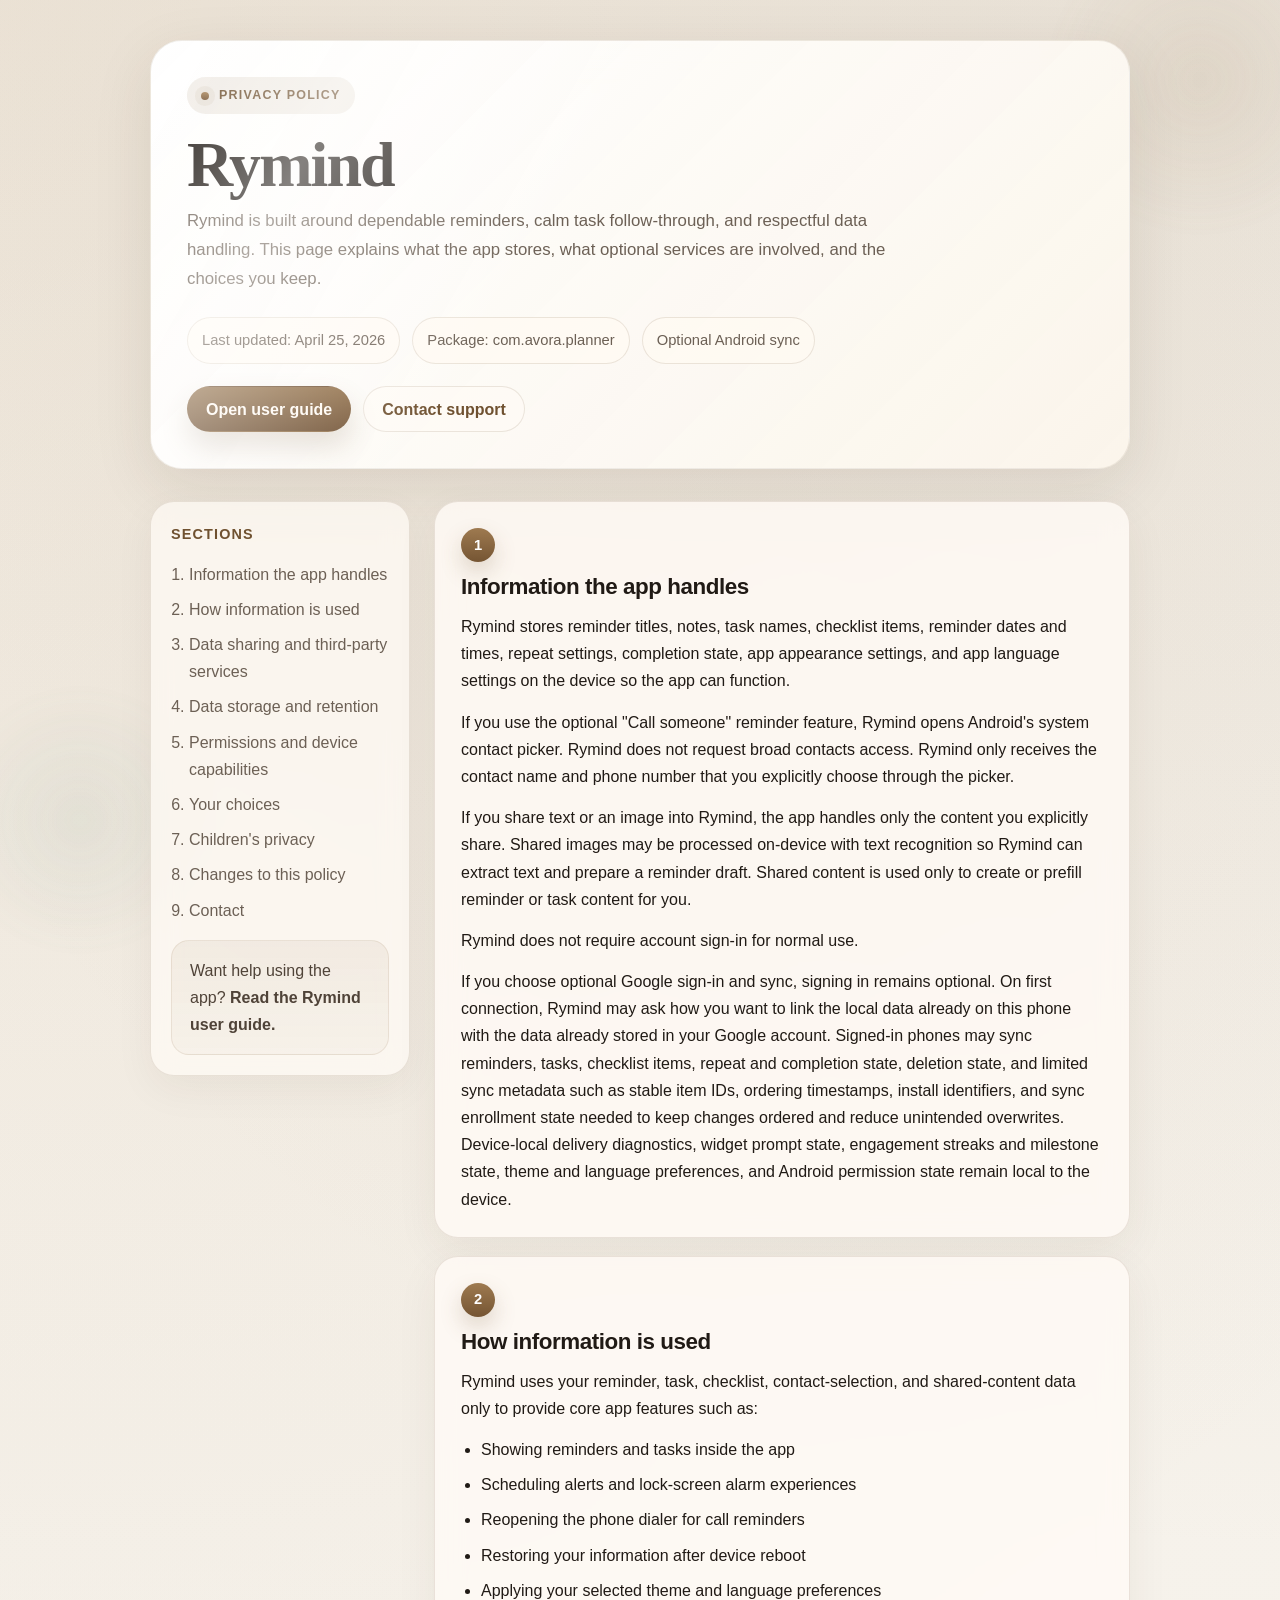
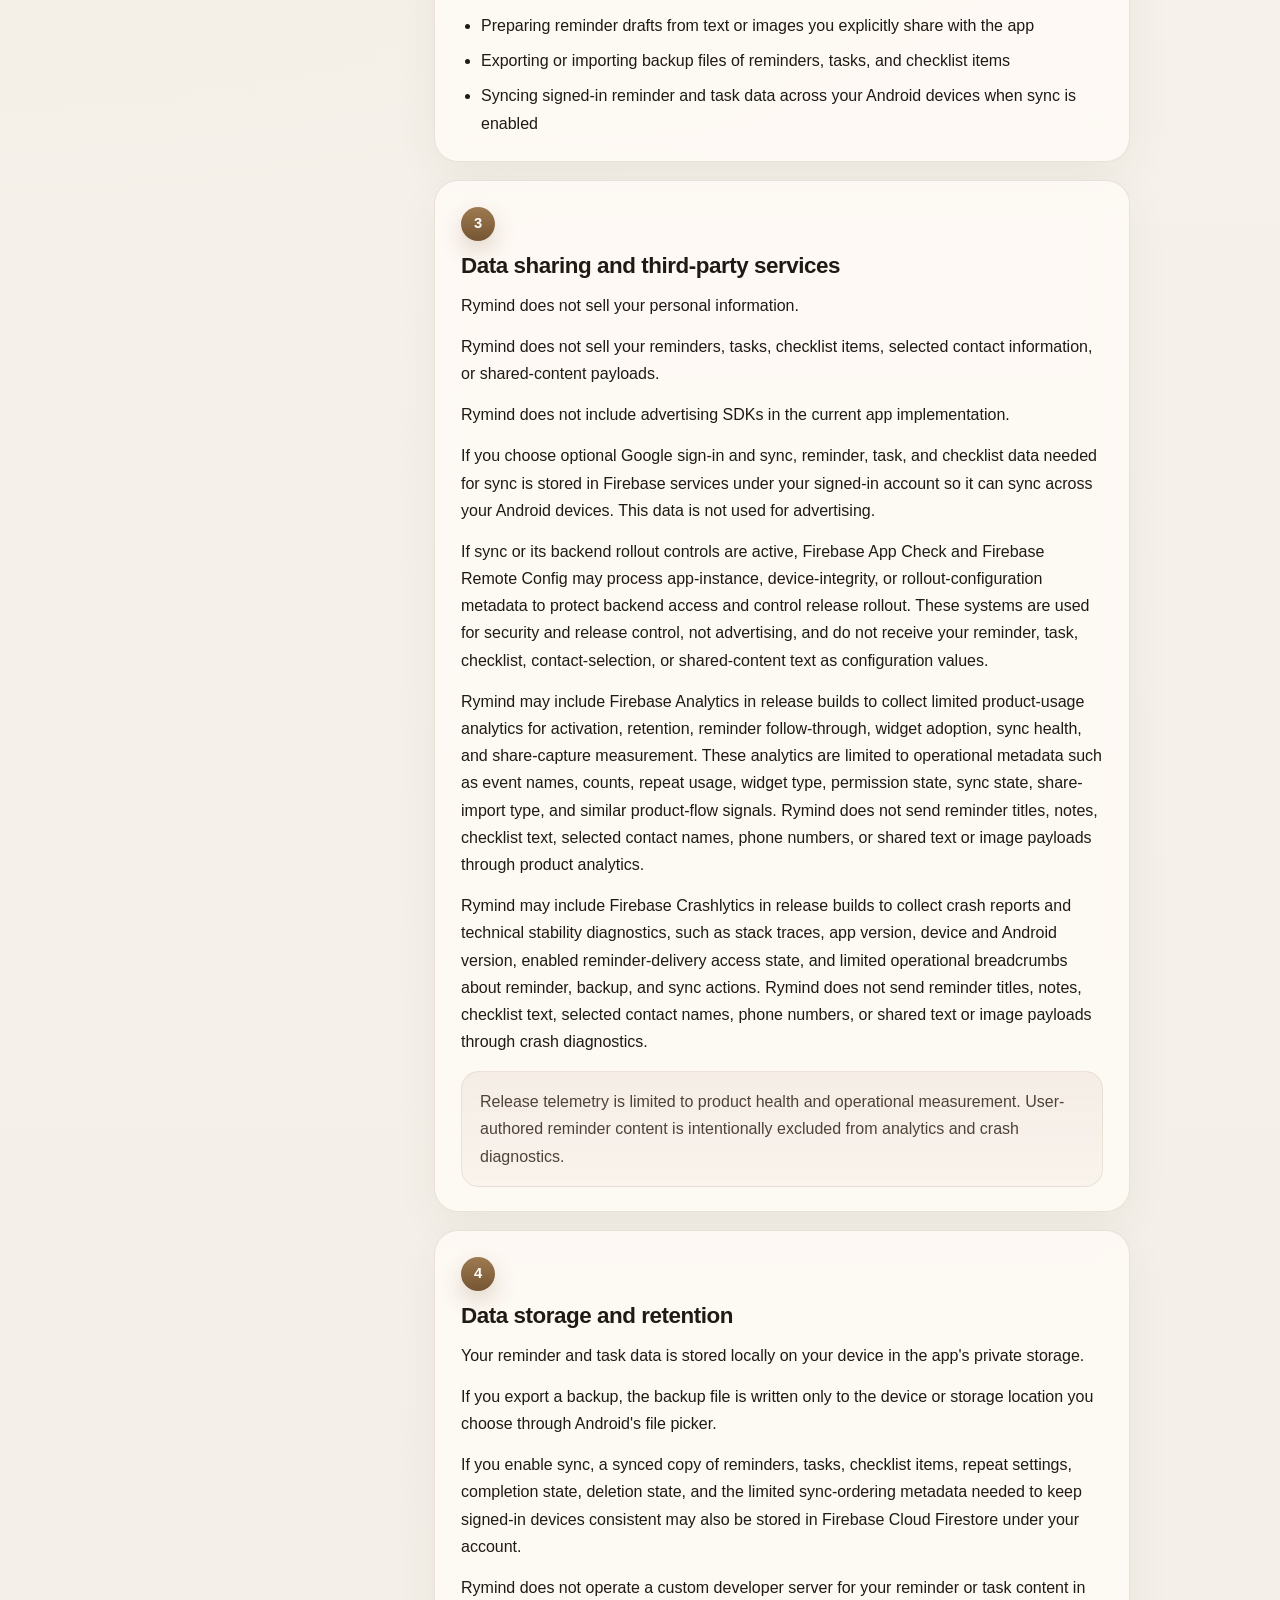
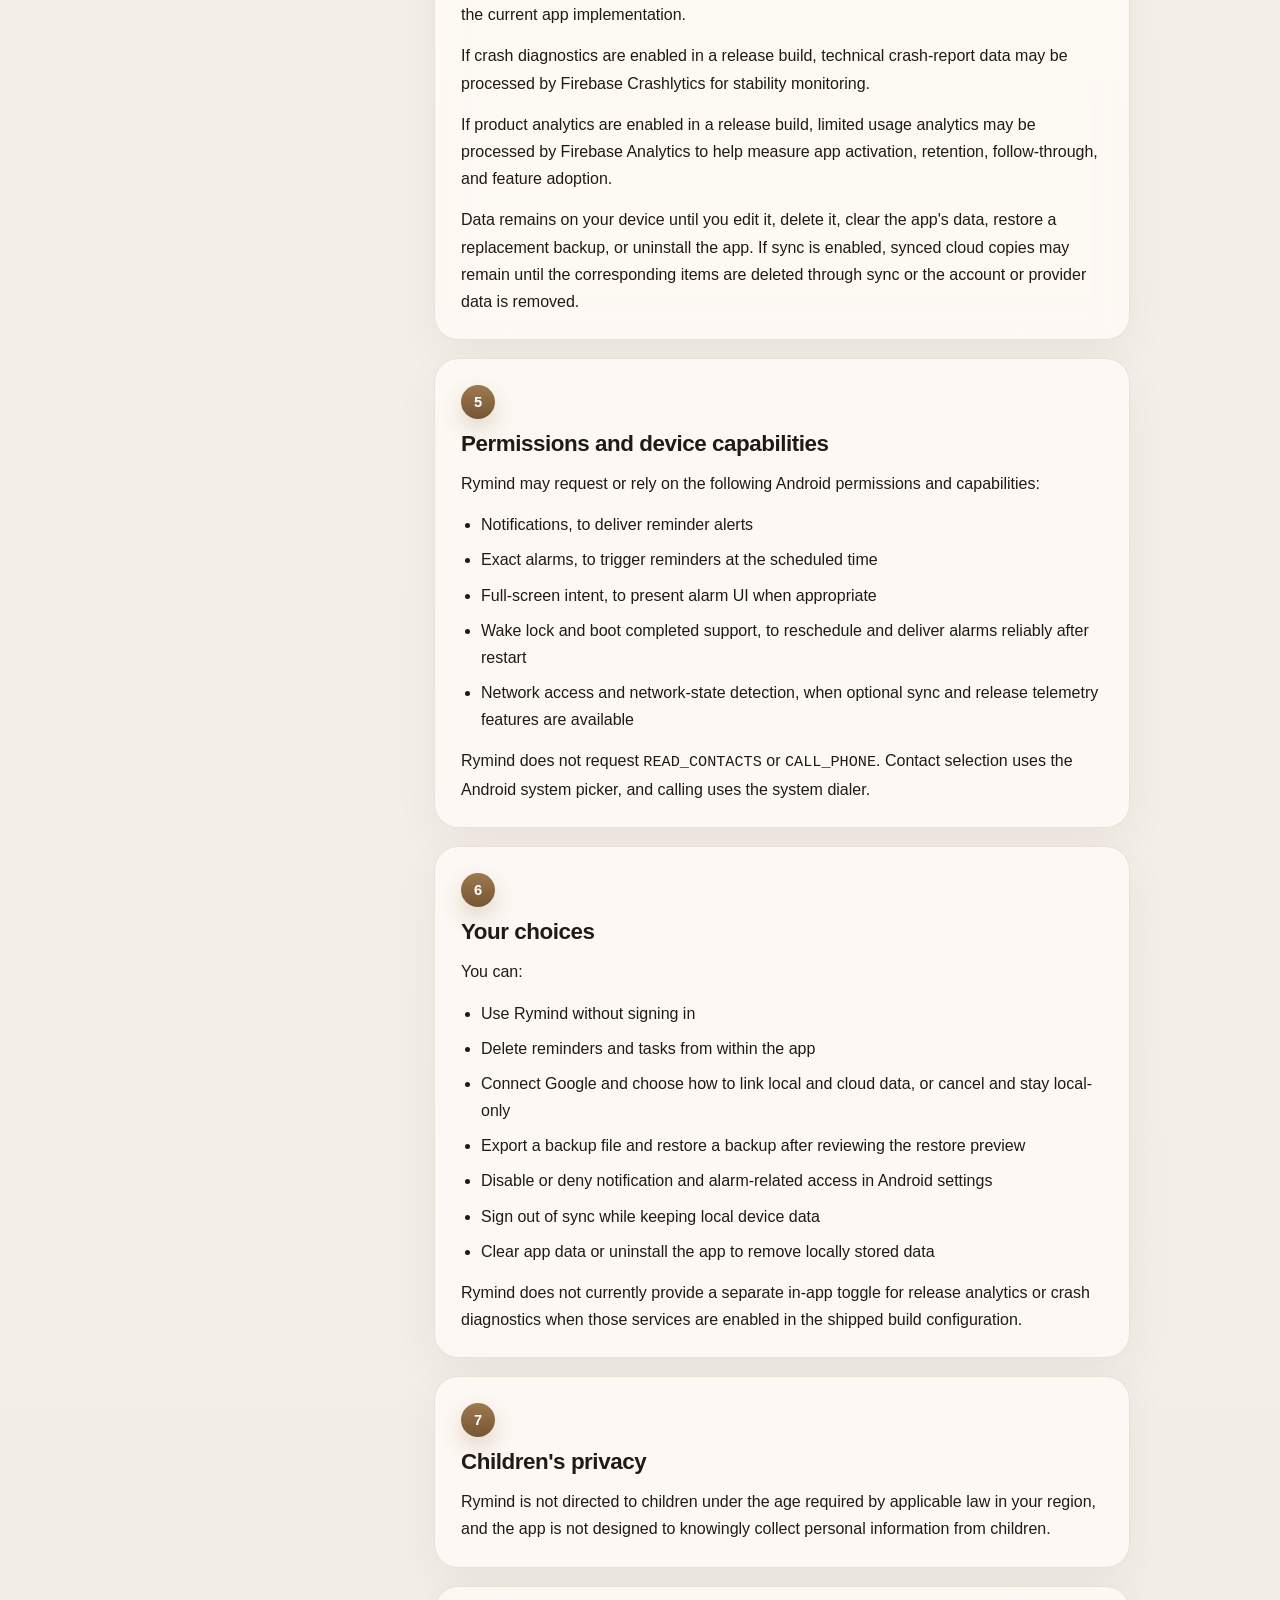
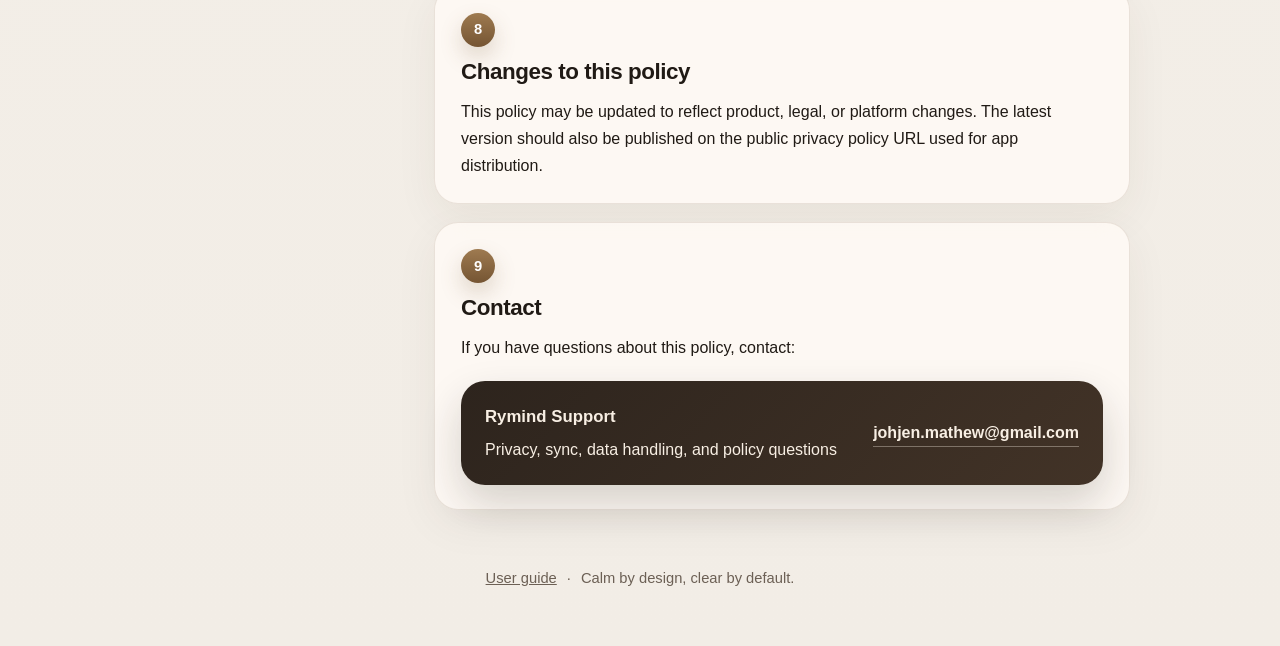
==== commit 03a9275a: "Update Rymind sync graduation docs" ====
--- a/Rymind/index.html
+++ b/Rymind/index.html
@@ -6,7 +6,7 @@
   <title>Rymind Privacy Policy</title>
   <meta
     name="description"
-    content="Privacy Policy for Rymind, including reminders, tasks, backup, optional Android sync beta, analytics, and crash diagnostics."
+    content="Privacy Policy for Rymind, including reminders, tasks, backup, optional Android sync, analytics, and crash diagnostics."
   />
   <link rel="stylesheet" href="rymind-site.css" />
 </head>
@@ -28,7 +28,7 @@
           <div class="hero-meta">
             <div class="meta-pill">Last updated: April 25, 2026</div>
             <div class="meta-pill">Package: com.avora.planner</div>
-            <div class="meta-pill">Optional Android sync beta</div>
+            <div class="meta-pill">Optional Android sync</div>
           </div>
           <div class="hero-actions">
             <a class="action-button action-button--primary" href="guide.html">Open user guide</a>
@@ -79,11 +79,14 @@
             </p>
             <p>Rymind does not require account sign-in for normal use.</p>
             <p>
-              If Google sign-in and sync beta are available in your build, signing in remains optional.
-              Signed-in beta users may sync reminders, tasks, checklist items, repeat and completion state,
-              and deletion state through Firebase Authentication and Cloud Firestore. Device-local delivery
-              diagnostics, widget prompt state, engagement streaks and milestone state, theme and language
-              preferences, and Android permission state remain local to the device.
+              If you choose optional Google sign-in and sync, signing in remains optional. On first
+              connection, Rymind may ask how you want to link the local data already on this phone with the data
+              already stored in your Google account. Signed-in phones may sync reminders, tasks, checklist items,
+              repeat and completion state, deletion state, and limited sync metadata such as stable item IDs,
+              ordering timestamps, install identifiers, and sync enrollment state needed to keep changes ordered
+              and reduce unintended overwrites. Device-local delivery diagnostics, widget prompt state, engagement
+              streaks and milestone state, theme and language preferences, and Android permission state remain local
+              to the device.
             </p>
           </article>
 
@@ -102,7 +105,7 @@
               <li>Applying your selected theme and language preferences</li>
               <li>Preparing reminder drafts from text or images you explicitly share with the app</li>
               <li>Exporting or importing backup files of reminders, tasks, and checklist items</li>
-              <li>Syncing signed-in beta reminder and task data across your Android devices when sync beta is enabled</li>
+              <li>Syncing signed-in reminder and task data across your Android devices when sync is enabled</li>
             </ul>
           </article>
 
@@ -116,9 +119,16 @@
             </p>
             <p>Rymind does not include advertising SDKs in the current app implementation.</p>
             <p>
-              If you choose optional Google sign-in and sync beta, reminder, task, and checklist data
+              If you choose optional Google sign-in and sync, reminder, task, and checklist data
               needed for sync is stored in Firebase services under your signed-in account so it can sync
               across your Android devices. This data is not used for advertising.
+            </p>
+            <p>
+              If sync or its backend rollout controls are active, Firebase App Check and Firebase Remote Config
+              may process app-instance, device-integrity, or rollout-configuration metadata to protect backend access
+              and control release rollout. These systems are used for security and release control, not advertising,
+              and do not receive your reminder, task, checklist, contact-selection, or shared-content text as
+              configuration values.
             </p>
             <p>
               Rymind may include Firebase Analytics in release builds to collect limited product-usage
@@ -150,8 +160,9 @@
               you choose through Android's file picker.
             </p>
             <p>
-              If you enable sync beta, a synced copy of reminders, tasks, checklist items, repeat settings,
-              completion state, and deletion state may also be stored in Firebase Cloud Firestore under your account.
+              If you enable sync, a synced copy of reminders, tasks, checklist items, repeat settings,
+              completion state, deletion state, and the limited sync-ordering metadata needed to keep signed-in
+              devices consistent may also be stored in Firebase Cloud Firestore under your account.
             </p>
             <p>
               Rymind does not operate a custom developer server for your reminder or task content in the current
@@ -167,7 +178,7 @@
             </p>
             <p>
               Data remains on your device until you edit it, delete it, clear the app's data, restore a replacement
-              backup, or uninstall the app. If sync beta is enabled, synced cloud copies may remain until the
+              backup, or uninstall the app. If sync is enabled, synced cloud copies may remain until the
               corresponding items are deleted through sync or the account or provider data is removed.
             </p>
           </article>
@@ -196,9 +207,10 @@
             <ul>
               <li>Use Rymind without signing in</li>
               <li>Delete reminders and tasks from within the app</li>
+              <li>Connect Google and choose how to link local and cloud data, or cancel and stay local-only</li>
               <li>Export a backup file and restore a backup after reviewing the restore preview</li>
               <li>Disable or deny notification and alarm-related access in Android settings</li>
-              <li>Sign out of sync beta while keeping local device data</li>
+              <li>Sign out of sync while keeping local device data</li>
               <li>Clear app data or uninstall the app to remove locally stored data</li>
             </ul>
             <p>
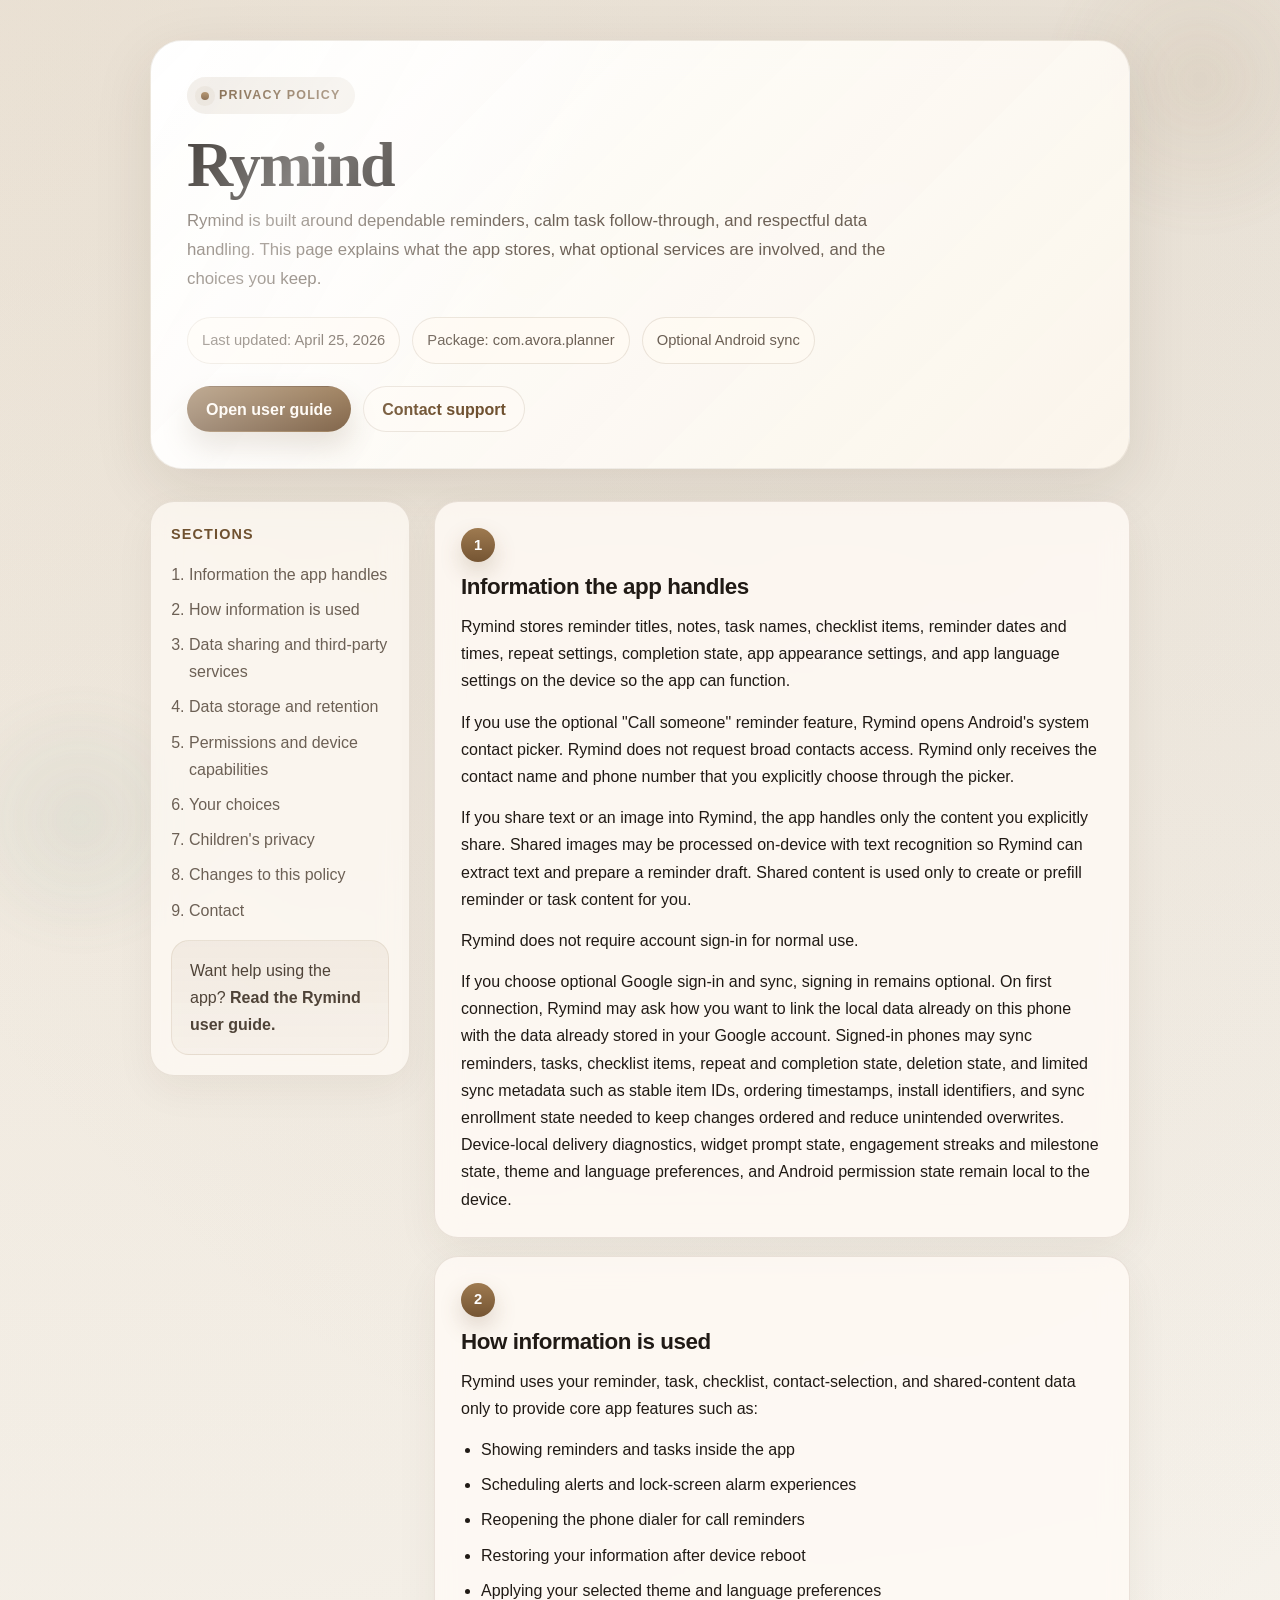
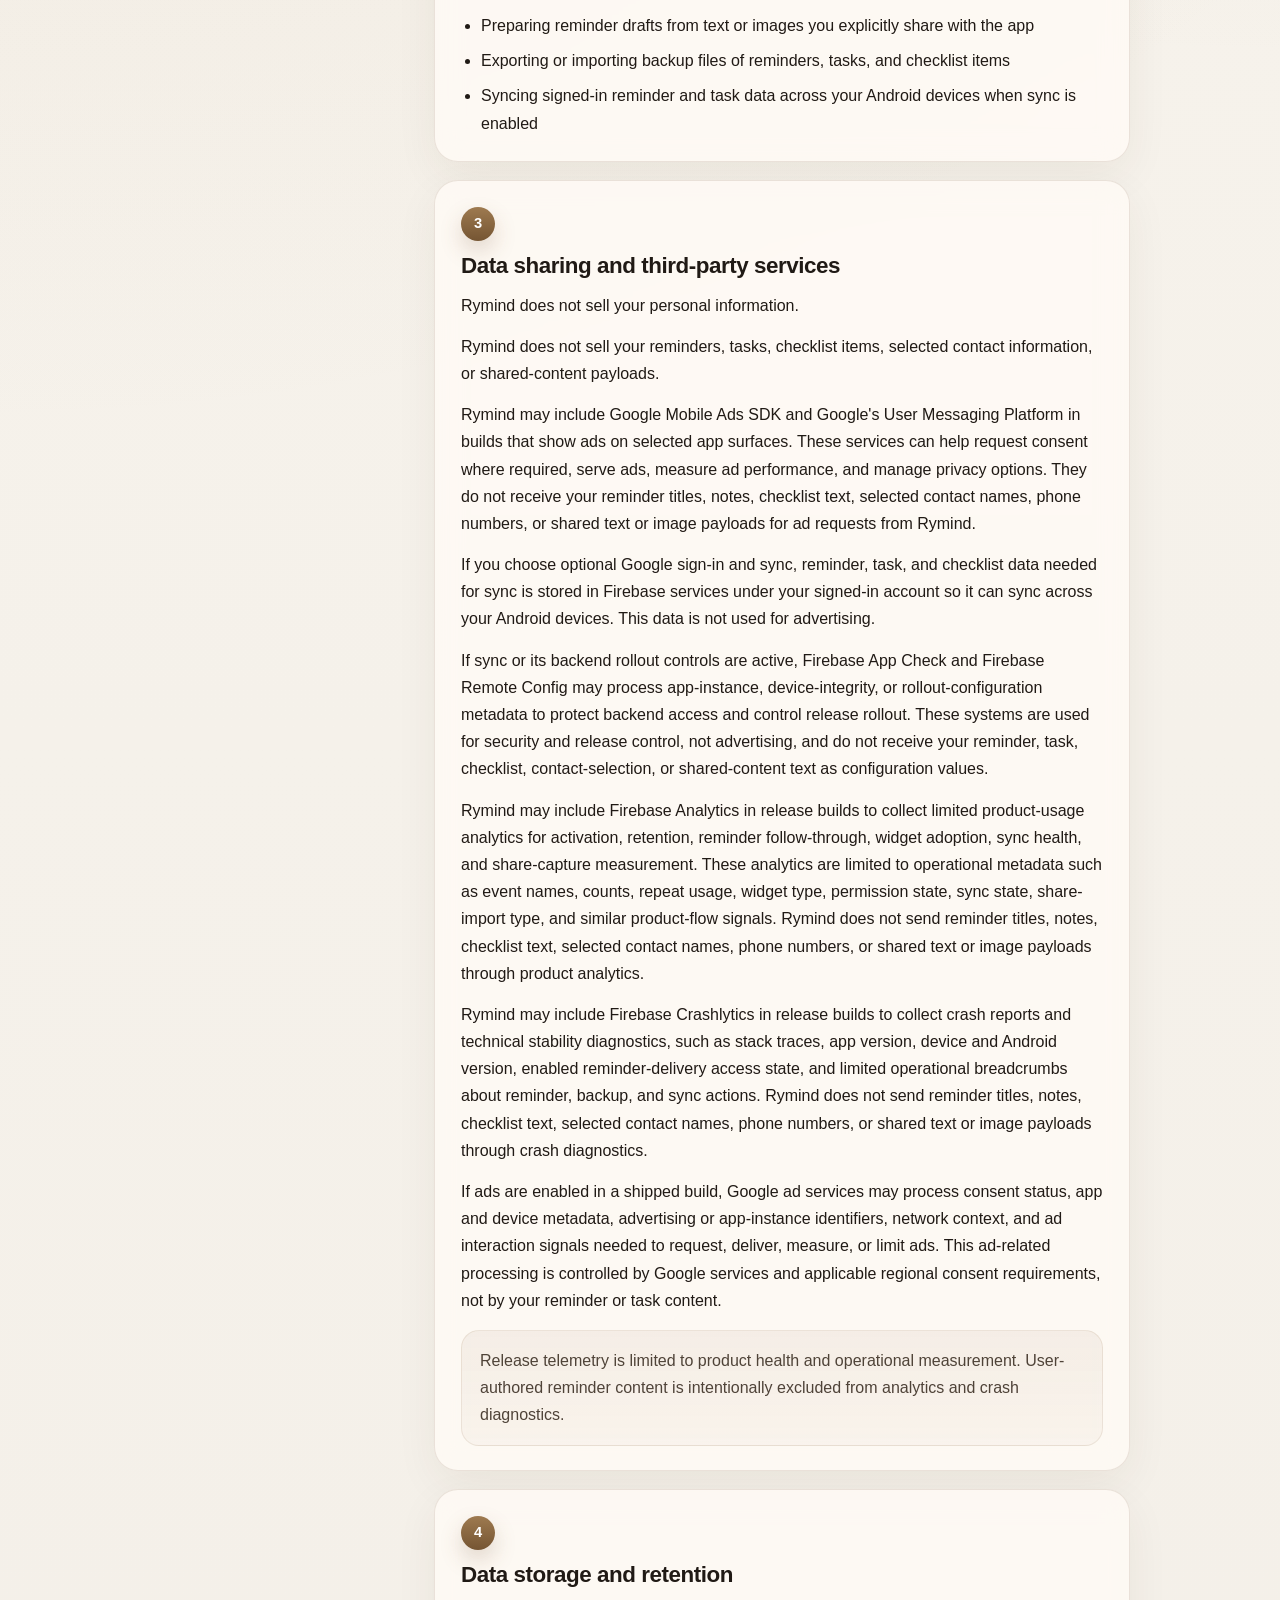
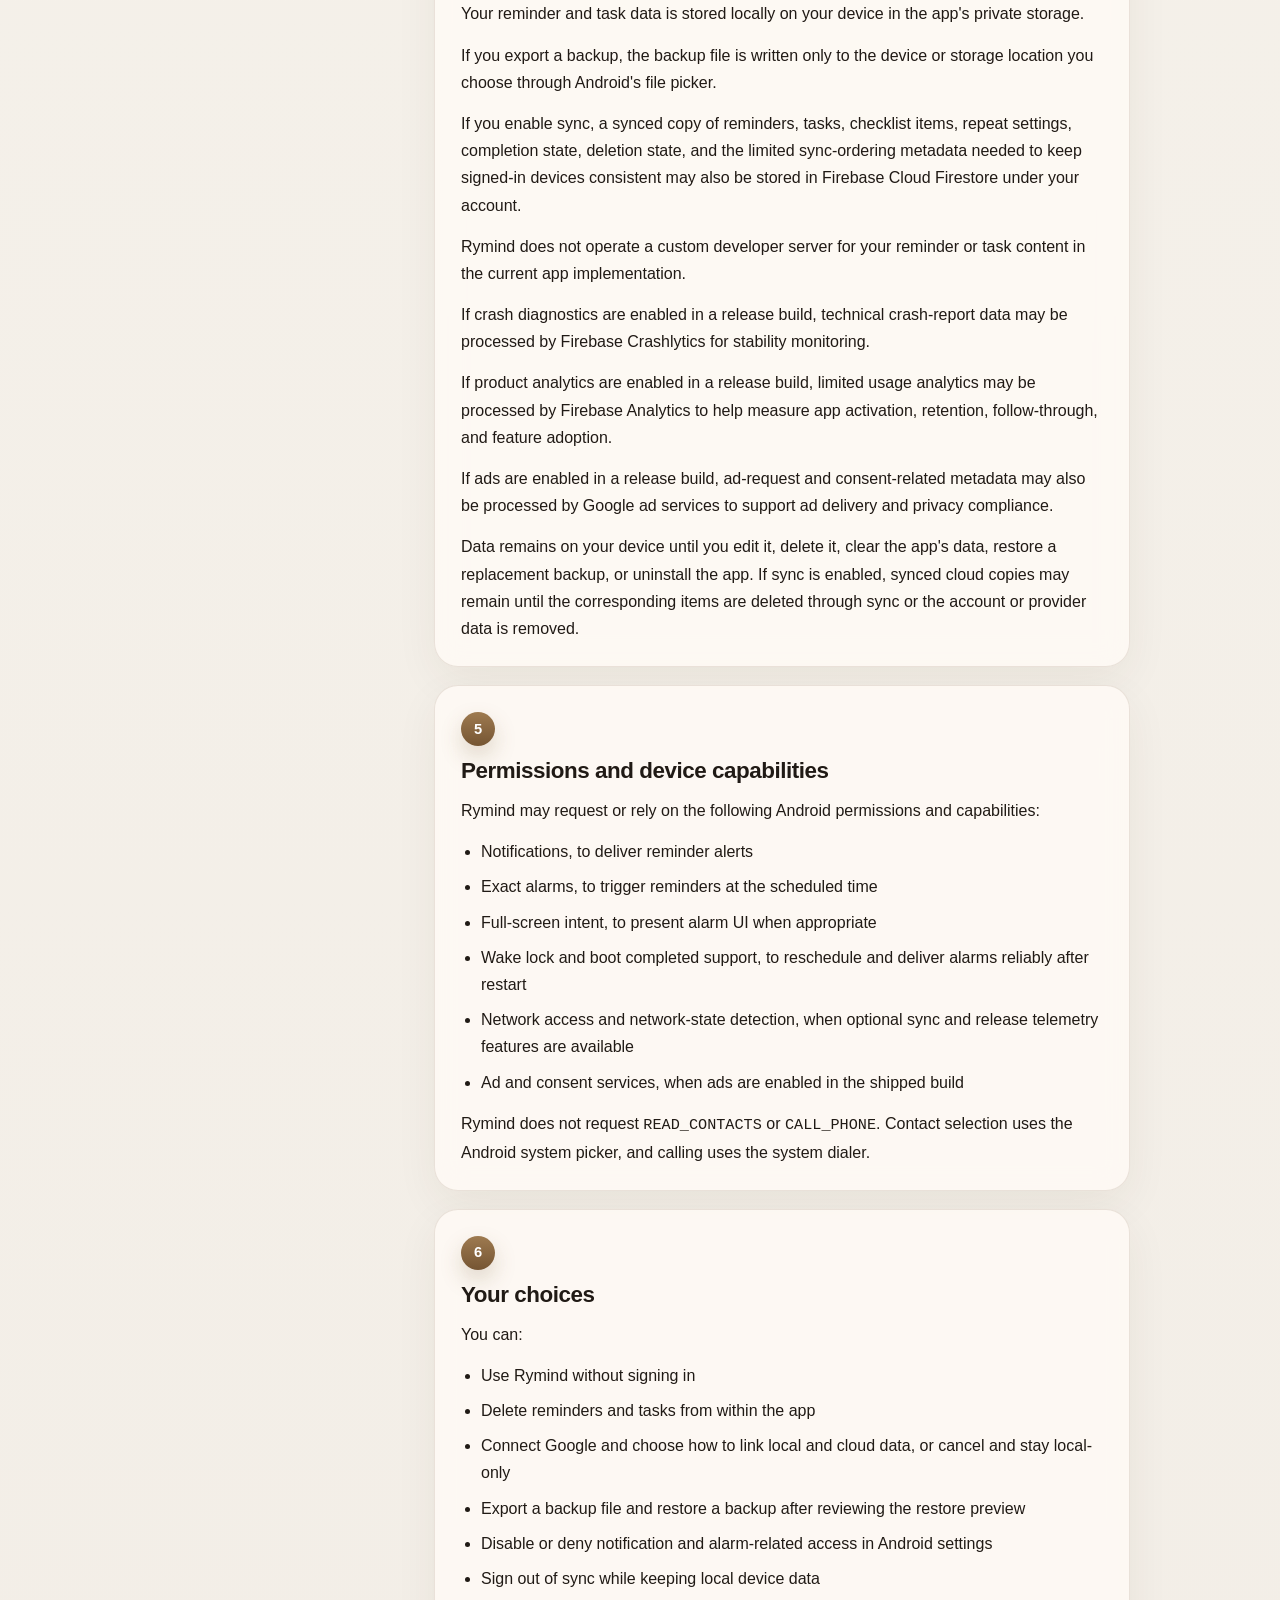
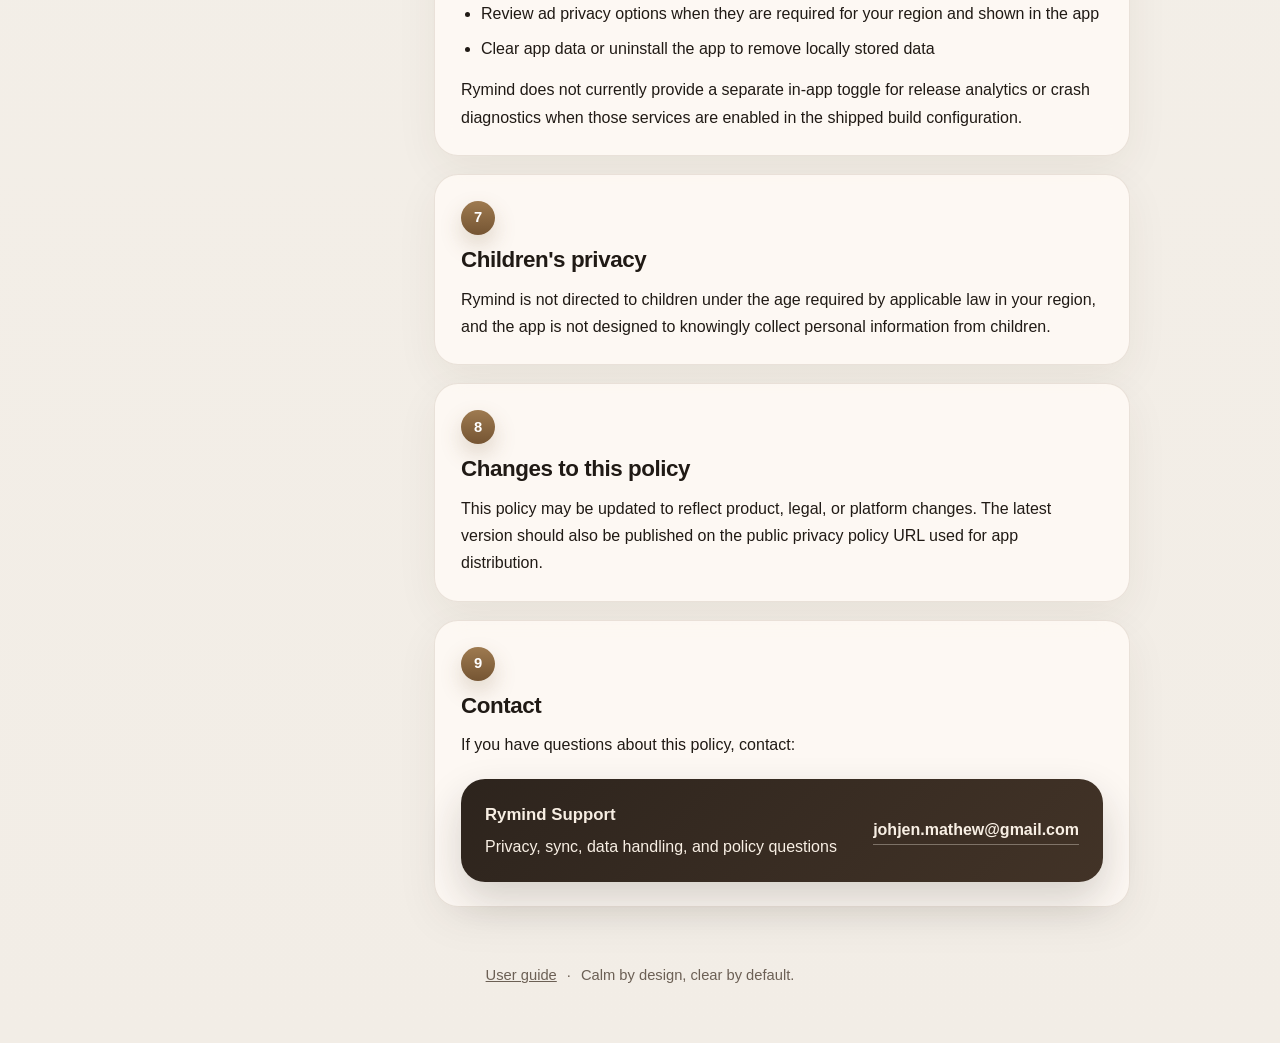
==== commit cbfeb30c: "Update Rymind privacy and guide for ads release" ====
--- a/Rymind/index.html
+++ b/Rymind/index.html
@@ -117,7 +117,13 @@
               Rymind does not sell your reminders, tasks, checklist items, selected contact information,
               or shared-content payloads.
             </p>
-            <p>Rymind does not include advertising SDKs in the current app implementation.</p>
+            <p>
+              Rymind may include Google Mobile Ads SDK and Google's User Messaging Platform in builds that show
+              ads on selected app surfaces. These services can help request consent where required, serve ads,
+              measure ad performance, and manage privacy options. They do not receive your reminder titles, notes,
+              checklist text, selected contact names, phone numbers, or shared text or image payloads for ad
+              requests from Rymind.
+            </p>
             <p>
               If you choose optional Google sign-in and sync, reminder, task, and checklist data
               needed for sync is stored in Firebase services under your signed-in account so it can sync
@@ -145,6 +151,12 @@
               and sync actions. Rymind does not send reminder titles, notes, checklist text, selected contact
               names, phone numbers, or shared text or image payloads through crash diagnostics.
             </p>
+            <p>
+              If ads are enabled in a shipped build, Google ad services may process consent status, app and device
+              metadata, advertising or app-instance identifiers, network context, and ad interaction signals needed
+              to request, deliver, measure, or limit ads. This ad-related processing is controlled by Google services
+              and applicable regional consent requirements, not by your reminder or task content.
+            </p>
             <div class="callout">
               Release telemetry is limited to product health and operational measurement. User-authored reminder
               content is intentionally excluded from analytics and crash diagnostics.
@@ -175,6 +187,10 @@
             <p>
               If product analytics are enabled in a release build, limited usage analytics may be processed
               by Firebase Analytics to help measure app activation, retention, follow-through, and feature adoption.
+            </p>
+            <p>
+              If ads are enabled in a release build, ad-request and consent-related metadata may also be processed
+              by Google ad services to support ad delivery and privacy compliance.
             </p>
             <p>
               Data remains on your device until you edit it, delete it, clear the app's data, restore a replacement
@@ -193,6 +209,7 @@
               <li>Full-screen intent, to present alarm UI when appropriate</li>
               <li>Wake lock and boot completed support, to reschedule and deliver alarms reliably after restart</li>
               <li>Network access and network-state detection, when optional sync and release telemetry features are available</li>
+              <li>Ad and consent services, when ads are enabled in the shipped build</li>
             </ul>
             <p>
               Rymind does not request <code>READ_CONTACTS</code> or <code>CALL_PHONE</code>. Contact selection
@@ -211,6 +228,7 @@
               <li>Export a backup file and restore a backup after reviewing the restore preview</li>
               <li>Disable or deny notification and alarm-related access in Android settings</li>
               <li>Sign out of sync while keeping local device data</li>
+              <li>Review ad privacy options when they are required for your region and shown in the app</li>
               <li>Clear app data or uninstall the app to remove locally stored data</li>
             </ul>
             <p>
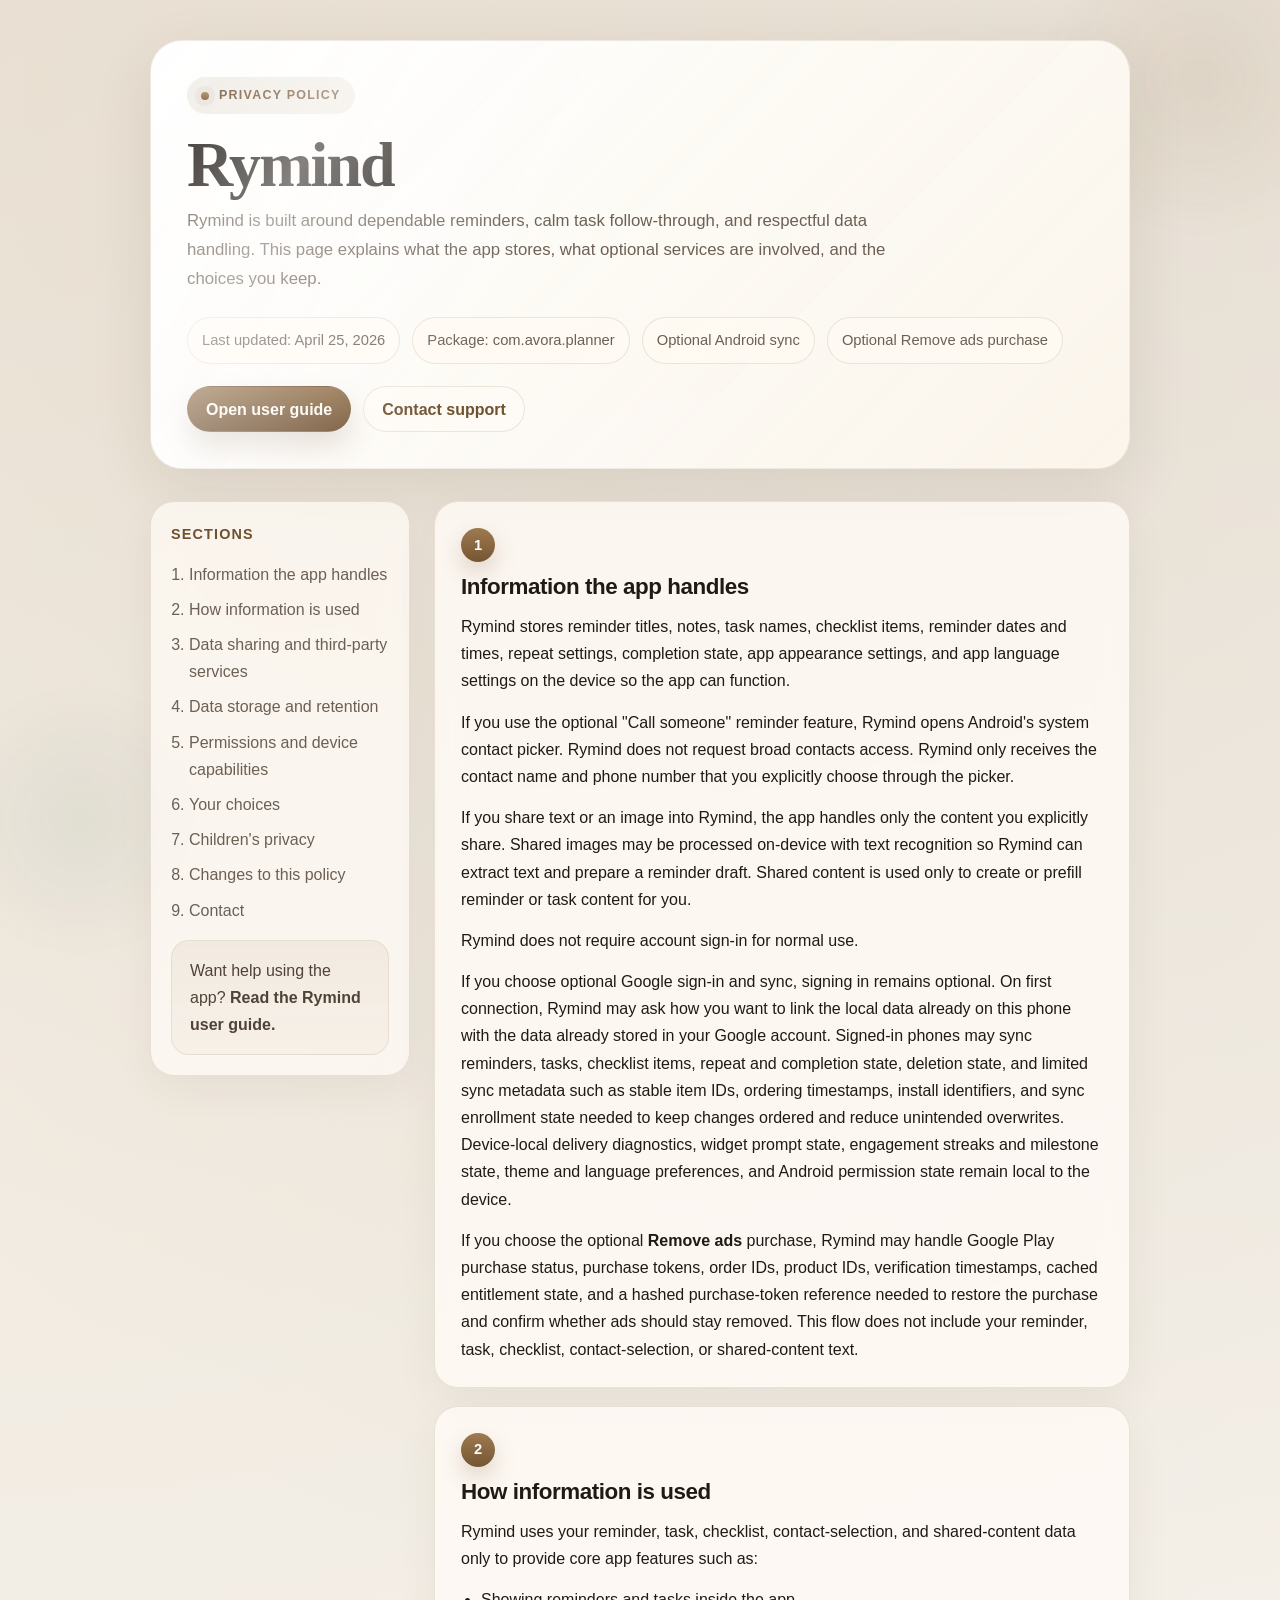
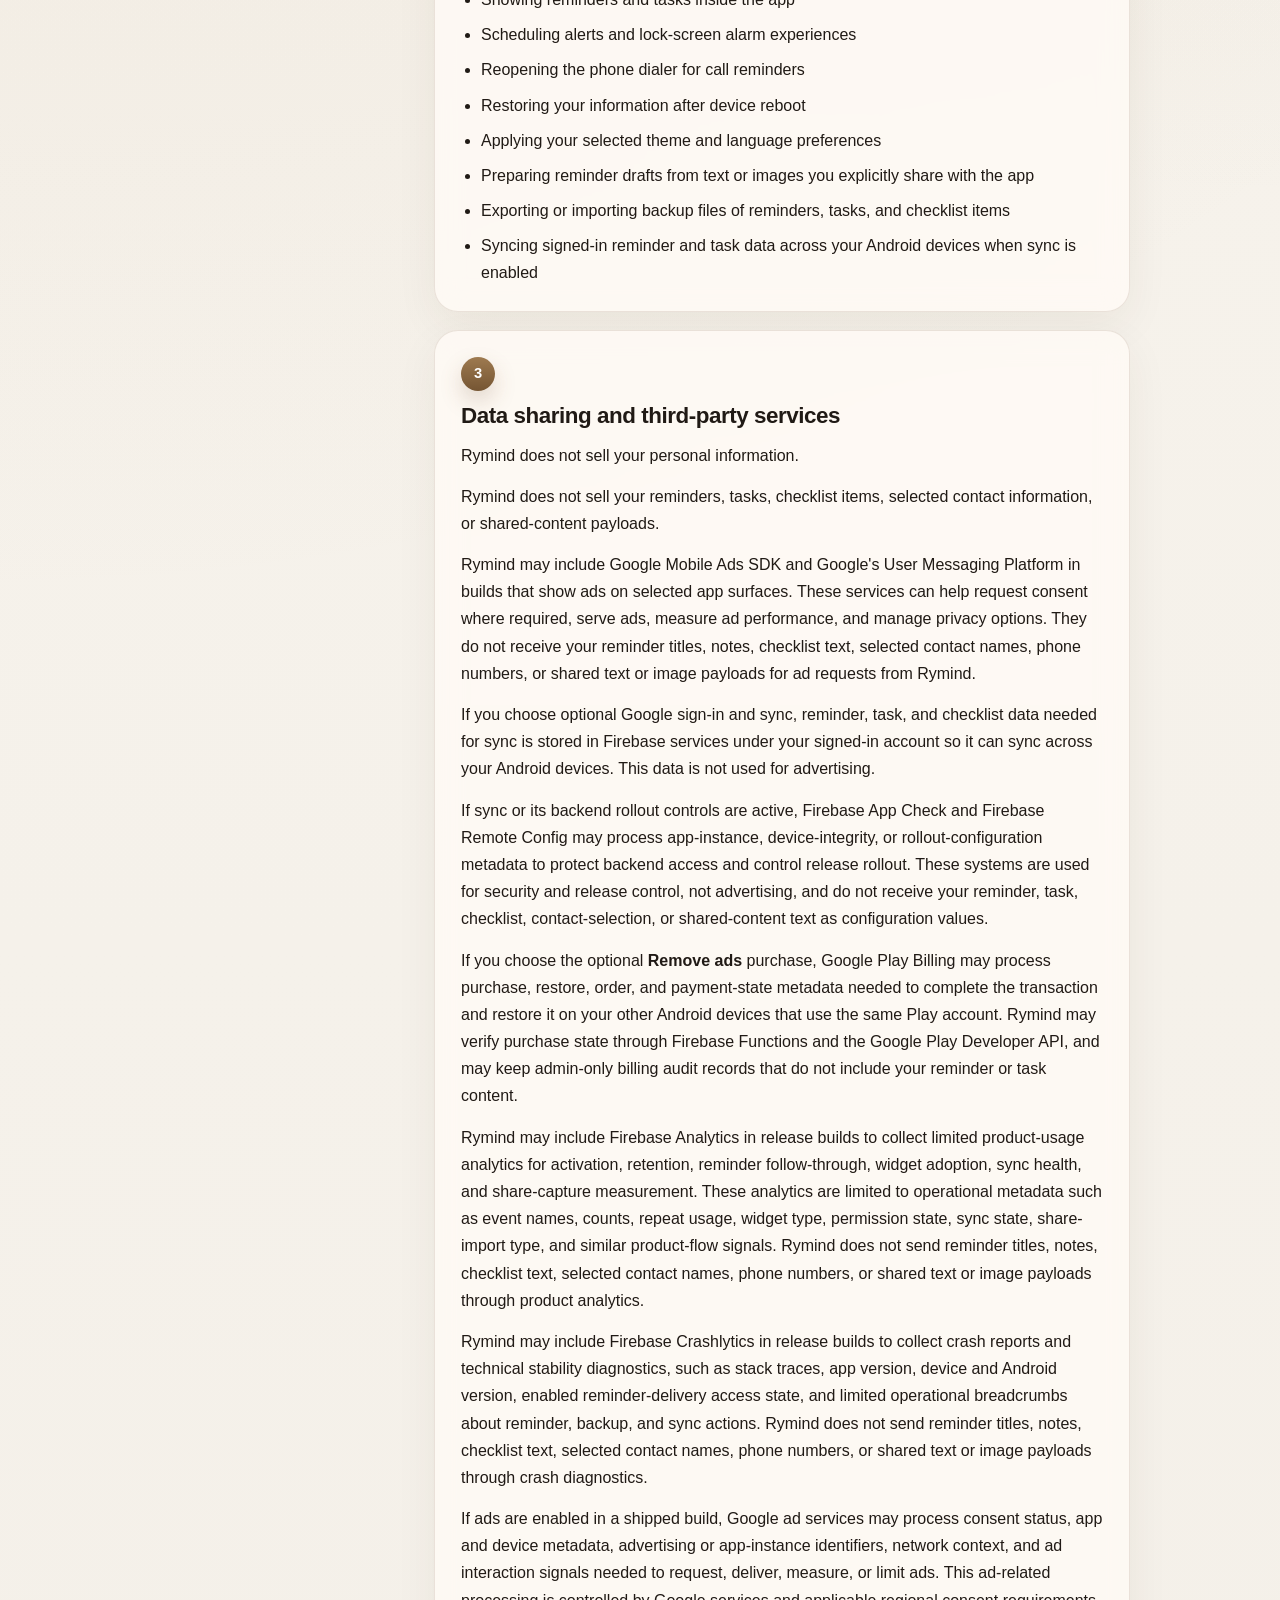
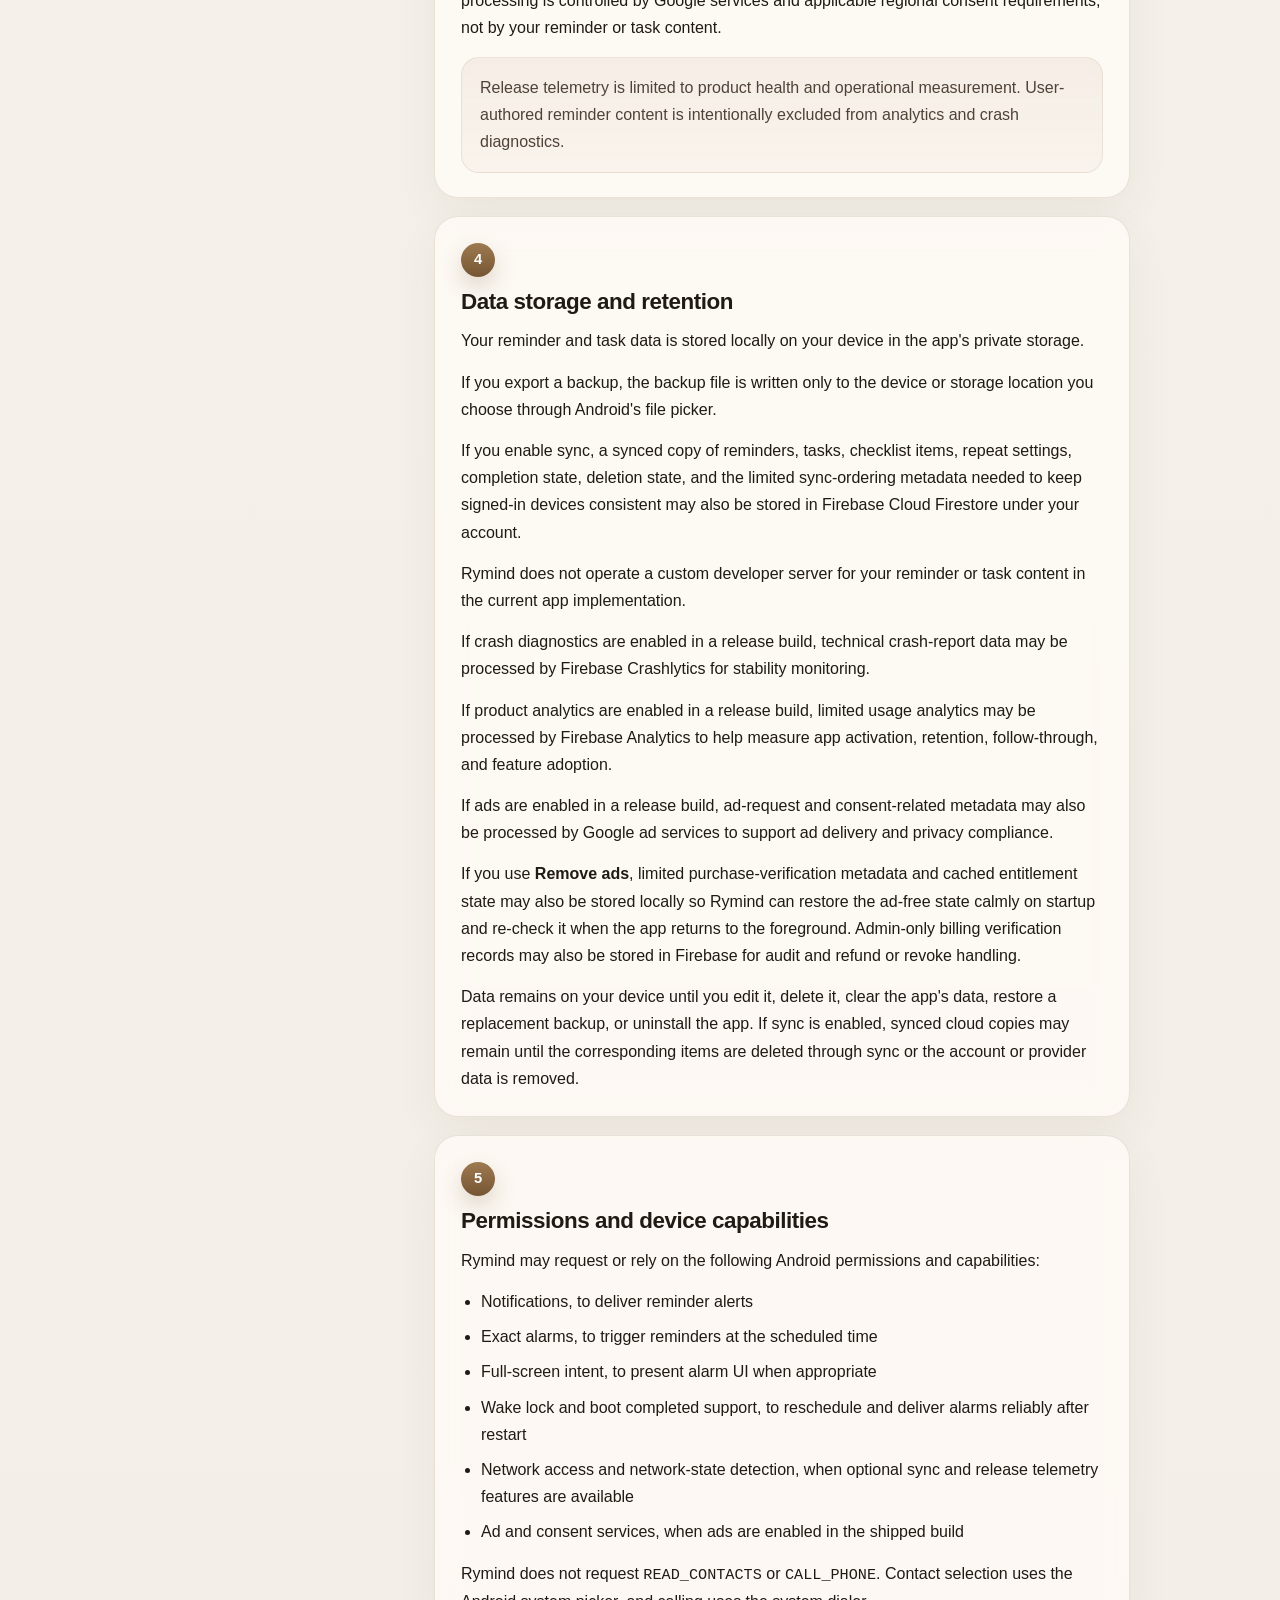
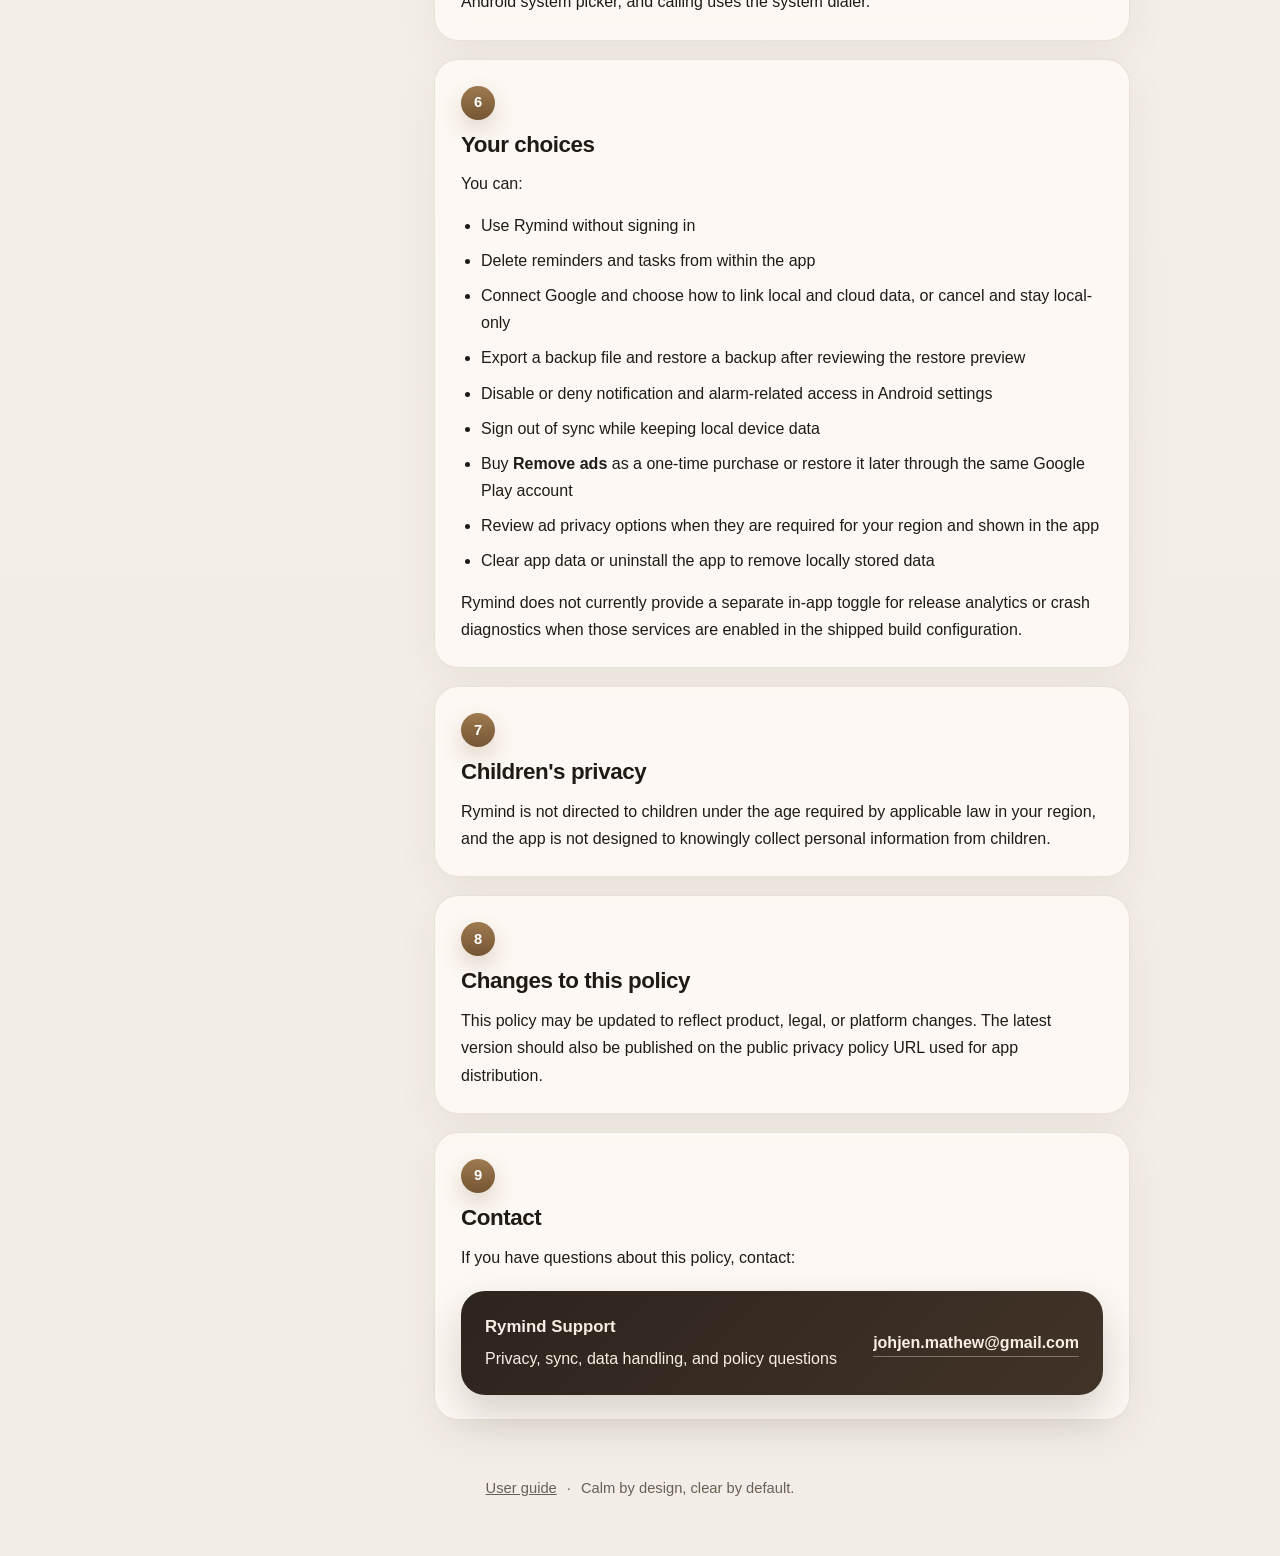
==== commit 07049ee2: "Update Rymind public docs and app-ads.txt" ====
--- a/Rymind/index.html
+++ b/Rymind/index.html
@@ -6,7 +6,7 @@
   <title>Rymind Privacy Policy</title>
   <meta
     name="description"
-    content="Privacy Policy for Rymind, including reminders, tasks, backup, optional Android sync, analytics, and crash diagnostics."
+    content="Privacy Policy for Rymind, including reminders, tasks, backup, optional Android sync, ads, Remove ads purchase restore, analytics, and crash diagnostics."
   />
   <link rel="stylesheet" href="rymind-site.css" />
 </head>
@@ -29,6 +29,7 @@
             <div class="meta-pill">Last updated: April 25, 2026</div>
             <div class="meta-pill">Package: com.avora.planner</div>
             <div class="meta-pill">Optional Android sync</div>
+            <div class="meta-pill">Optional Remove ads purchase</div>
           </div>
           <div class="hero-actions">
             <a class="action-button action-button--primary" href="guide.html">Open user guide</a>
@@ -88,6 +89,13 @@
               streaks and milestone state, theme and language preferences, and Android permission state remain local
               to the device.
             </p>
+            <p>
+              If you choose the optional <strong>Remove ads</strong> purchase, Rymind may handle Google Play purchase
+              status, purchase tokens, order IDs, product IDs, verification timestamps, cached entitlement state,
+              and a hashed purchase-token reference needed to restore the purchase and confirm whether ads should
+              stay removed. This flow does not include your reminder, task, checklist, contact-selection, or
+              shared-content text.
+            </p>
           </article>
 
           <article class="section-card" id="section-2">
@@ -137,6 +145,13 @@
               configuration values.
             </p>
             <p>
+              If you choose the optional <strong>Remove ads</strong> purchase, Google Play Billing may process purchase,
+              restore, order, and payment-state metadata needed to complete the transaction and restore it on your
+              other Android devices that use the same Play account. Rymind may verify purchase state through Firebase
+              Functions and the Google Play Developer API, and may keep admin-only billing audit records that do not
+              include your reminder or task content.
+            </p>
+            <p>
               Rymind may include Firebase Analytics in release builds to collect limited product-usage
               analytics for activation, retention, reminder follow-through, widget adoption, sync health,
               and share-capture measurement. These analytics are limited to operational metadata such as
@@ -191,6 +206,12 @@
             <p>
               If ads are enabled in a release build, ad-request and consent-related metadata may also be processed
               by Google ad services to support ad delivery and privacy compliance.
+            </p>
+            <p>
+              If you use <strong>Remove ads</strong>, limited purchase-verification metadata and cached entitlement
+              state may also be stored locally so Rymind can restore the ad-free state calmly on startup and re-check
+              it when the app returns to the foreground. Admin-only billing verification records may also be stored
+              in Firebase for audit and refund or revoke handling.
             </p>
             <p>
               Data remains on your device until you edit it, delete it, clear the app's data, restore a replacement
@@ -228,6 +249,7 @@
               <li>Export a backup file and restore a backup after reviewing the restore preview</li>
               <li>Disable or deny notification and alarm-related access in Android settings</li>
               <li>Sign out of sync while keeping local device data</li>
+              <li>Buy <strong>Remove ads</strong> as a one-time purchase or restore it later through the same Google Play account</li>
               <li>Review ad privacy options when they are required for your region and shown in the app</li>
               <li>Clear app data or uninstall the app to remove locally stored data</li>
             </ul>
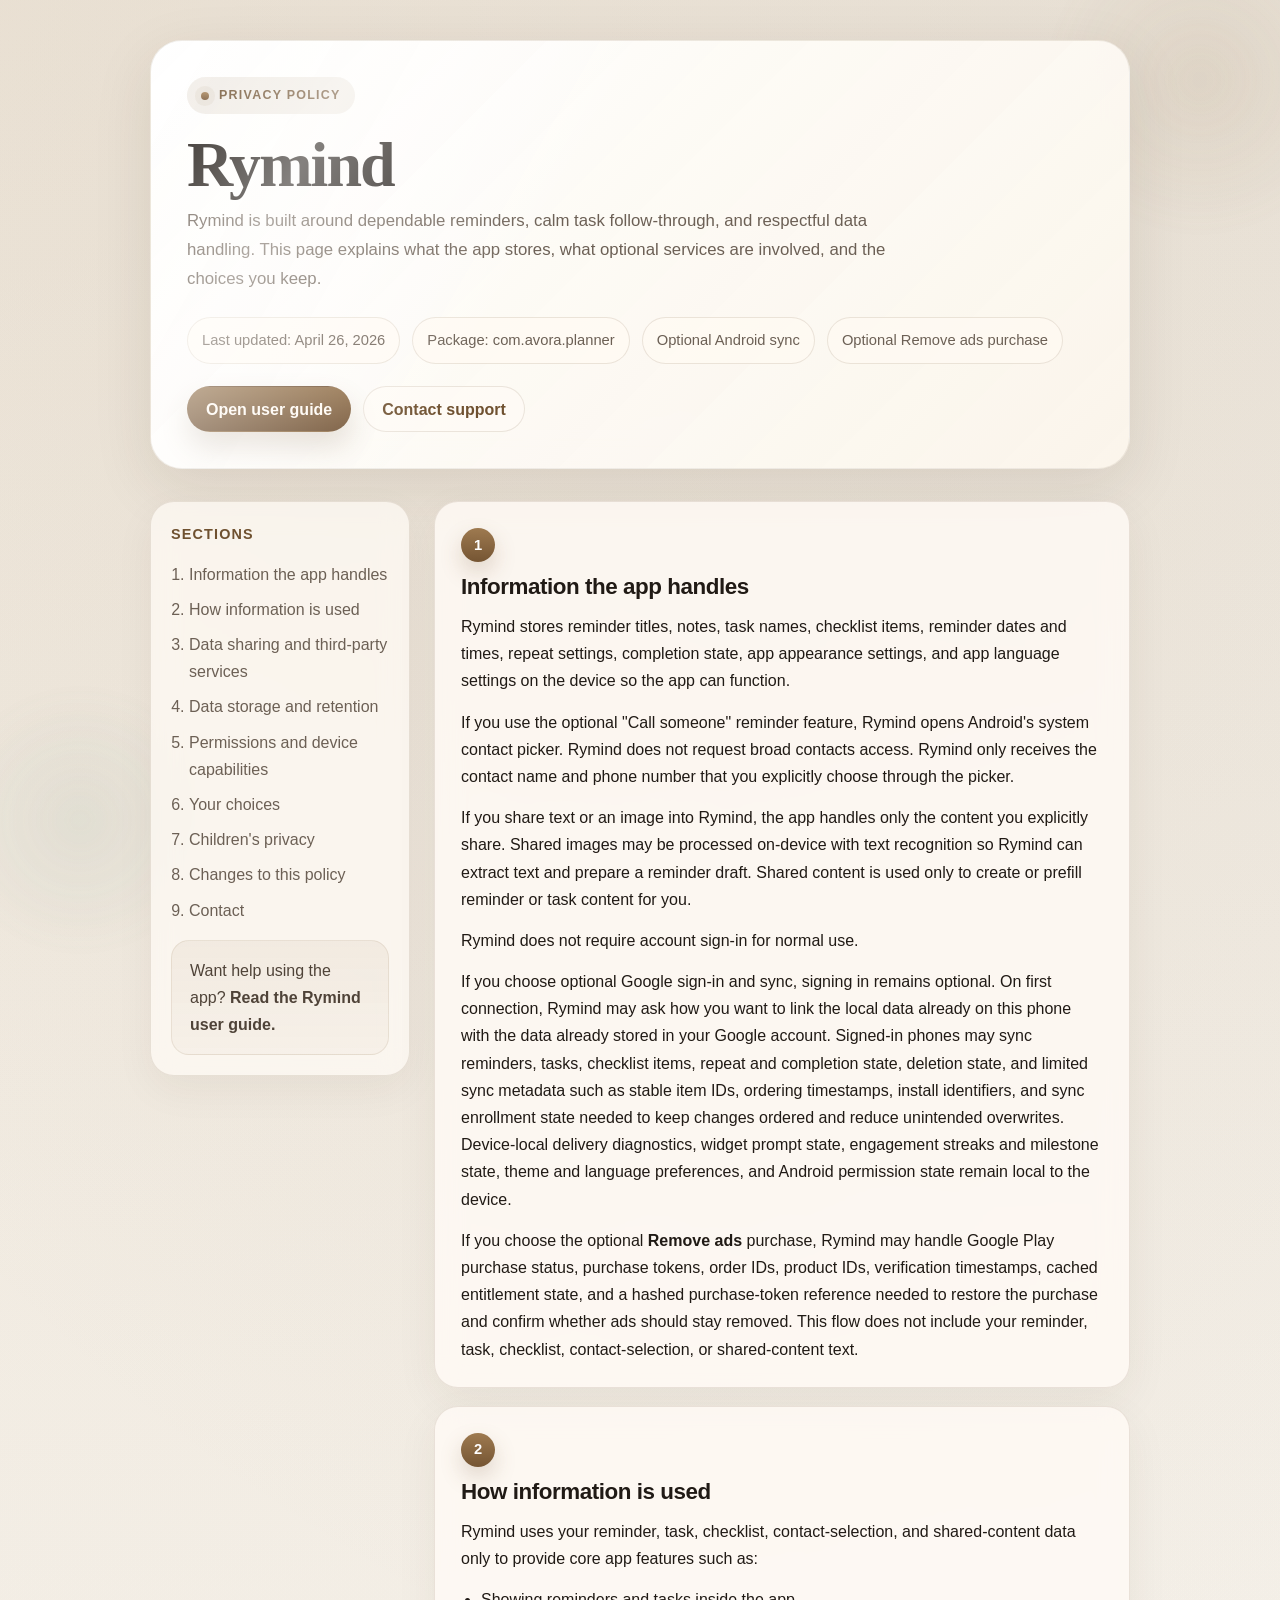
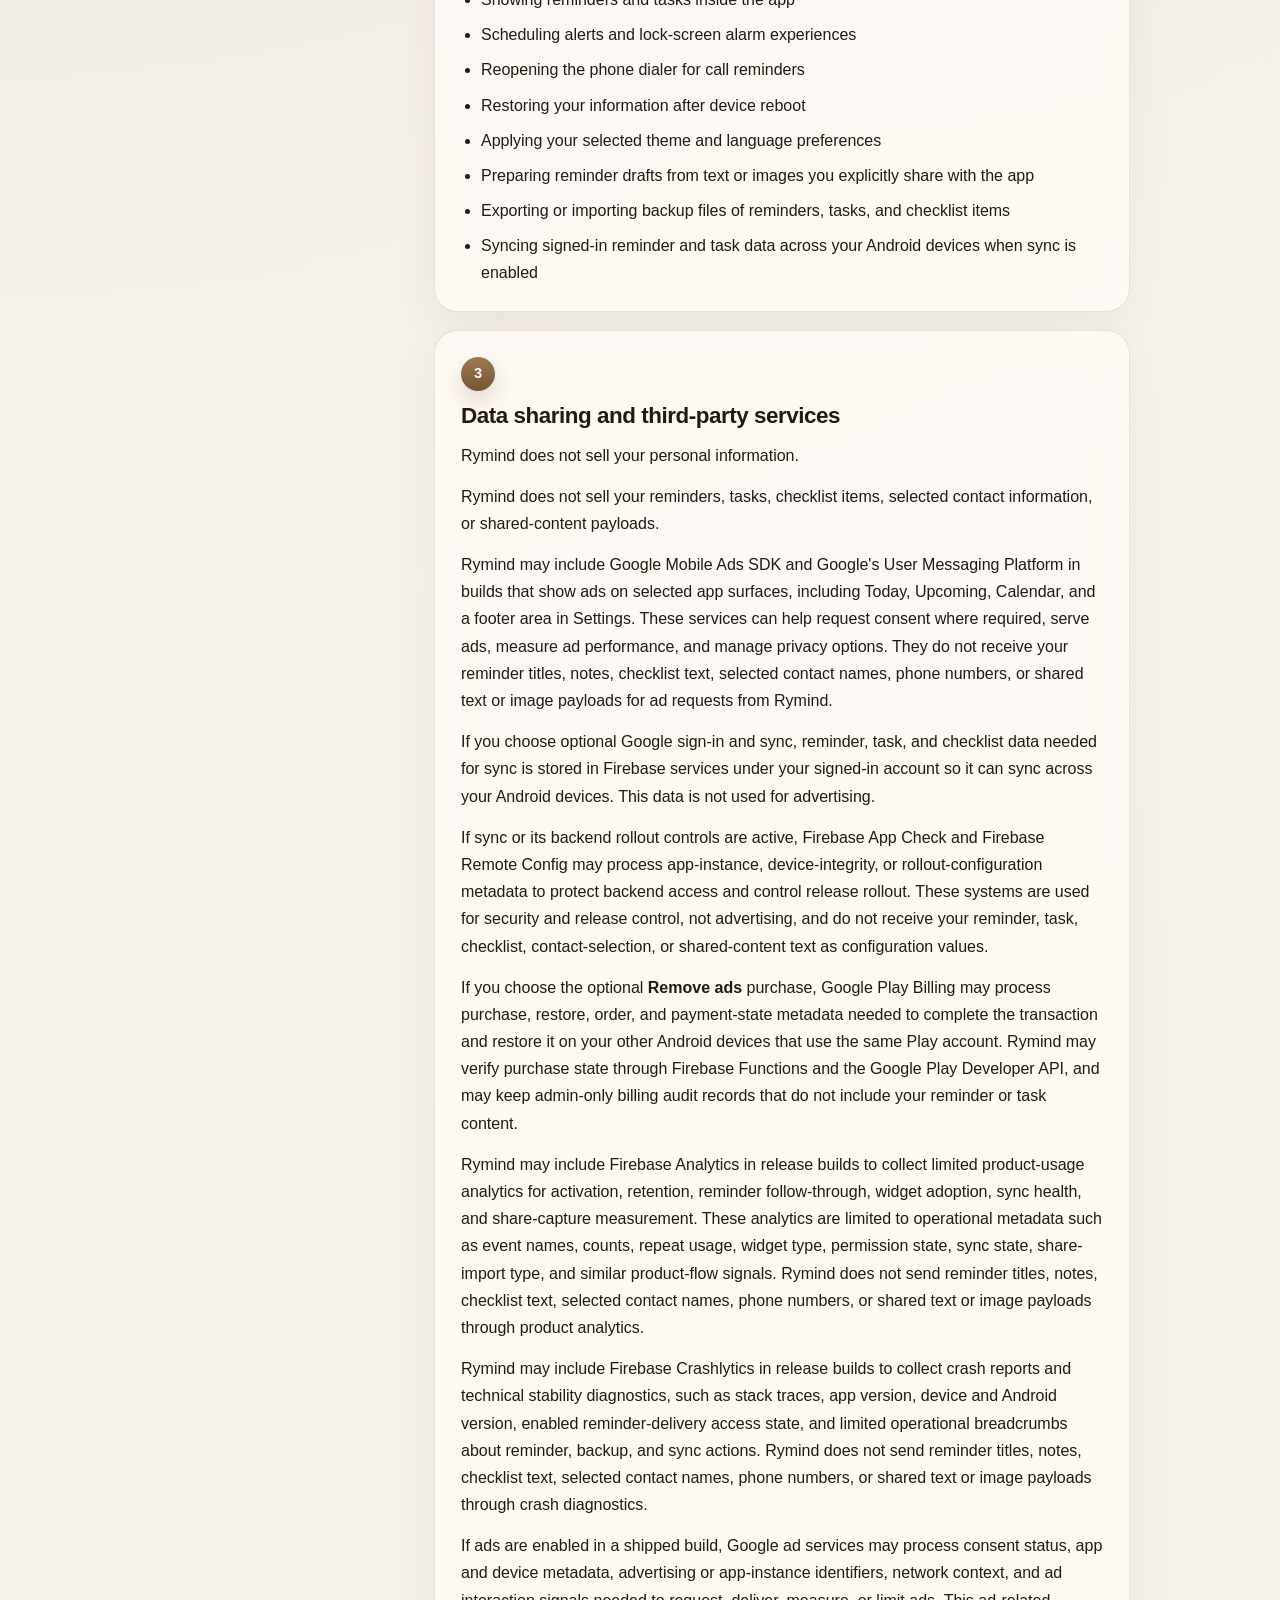
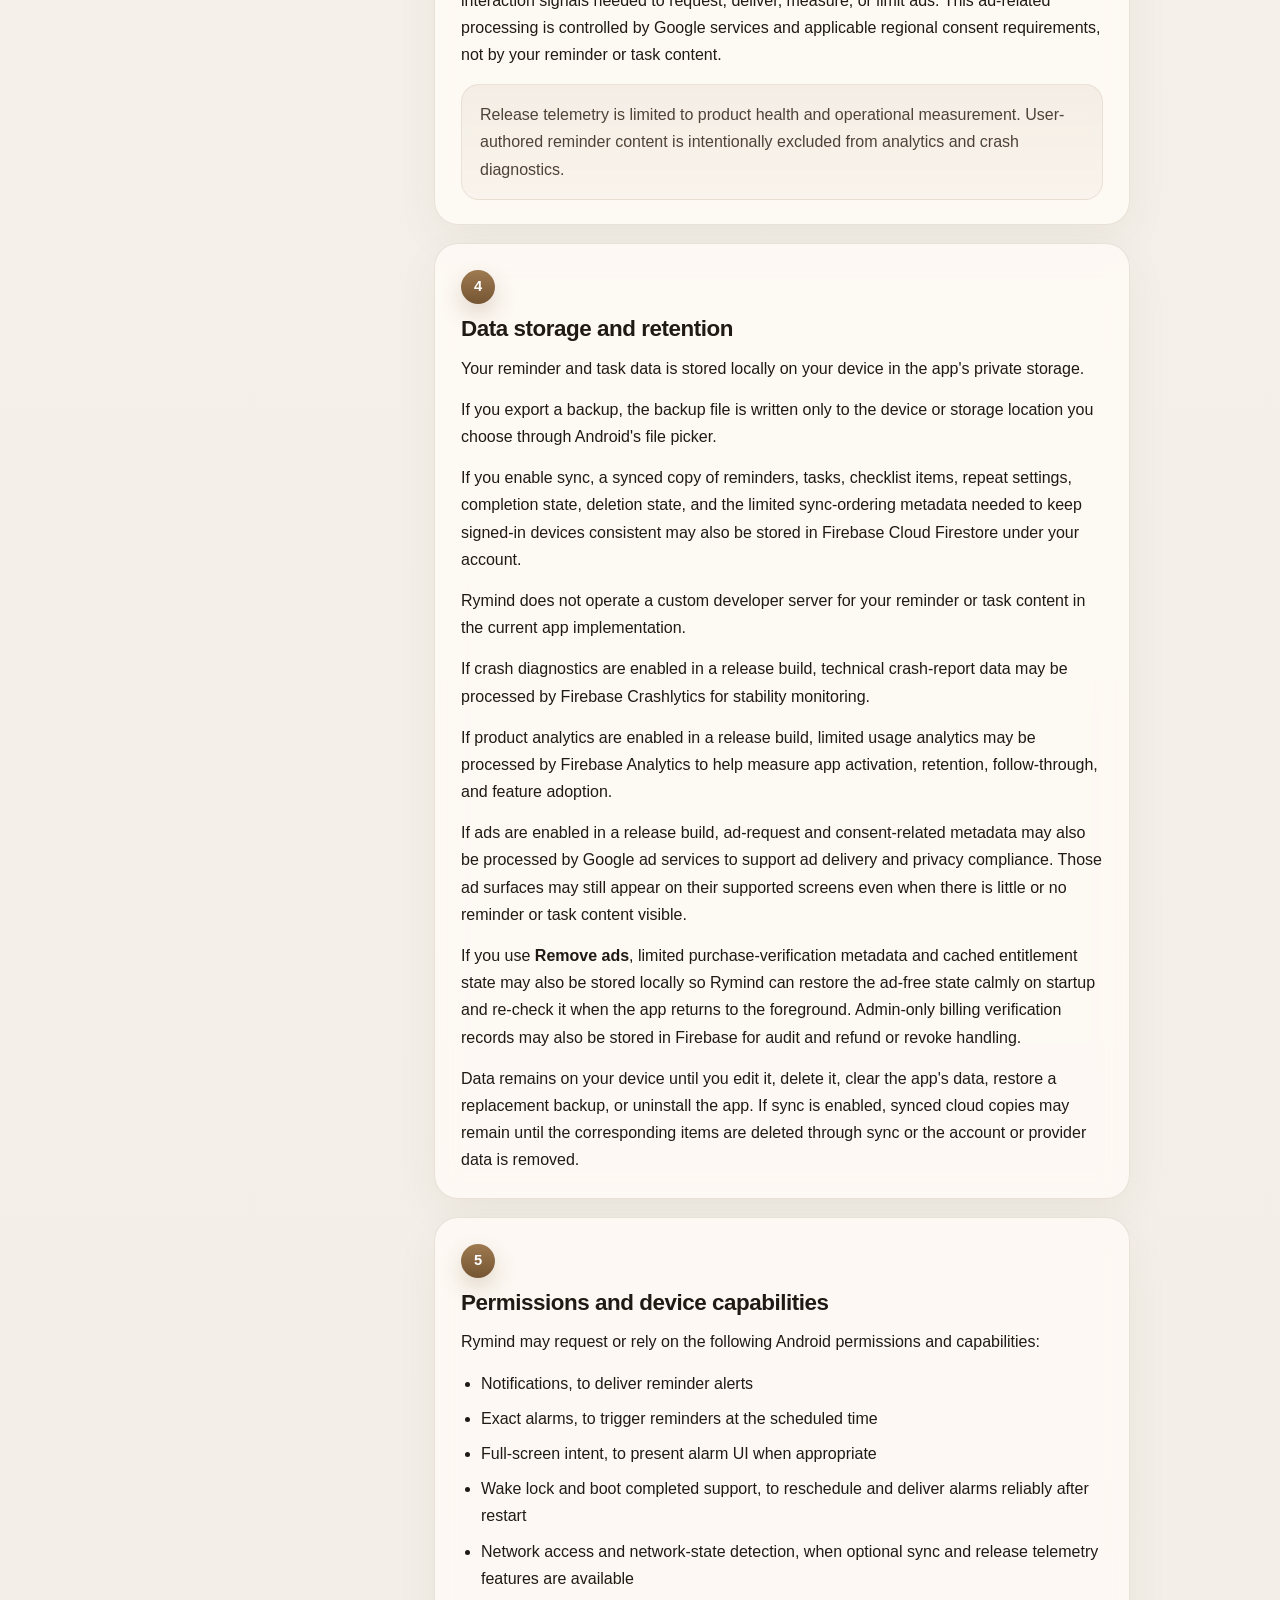
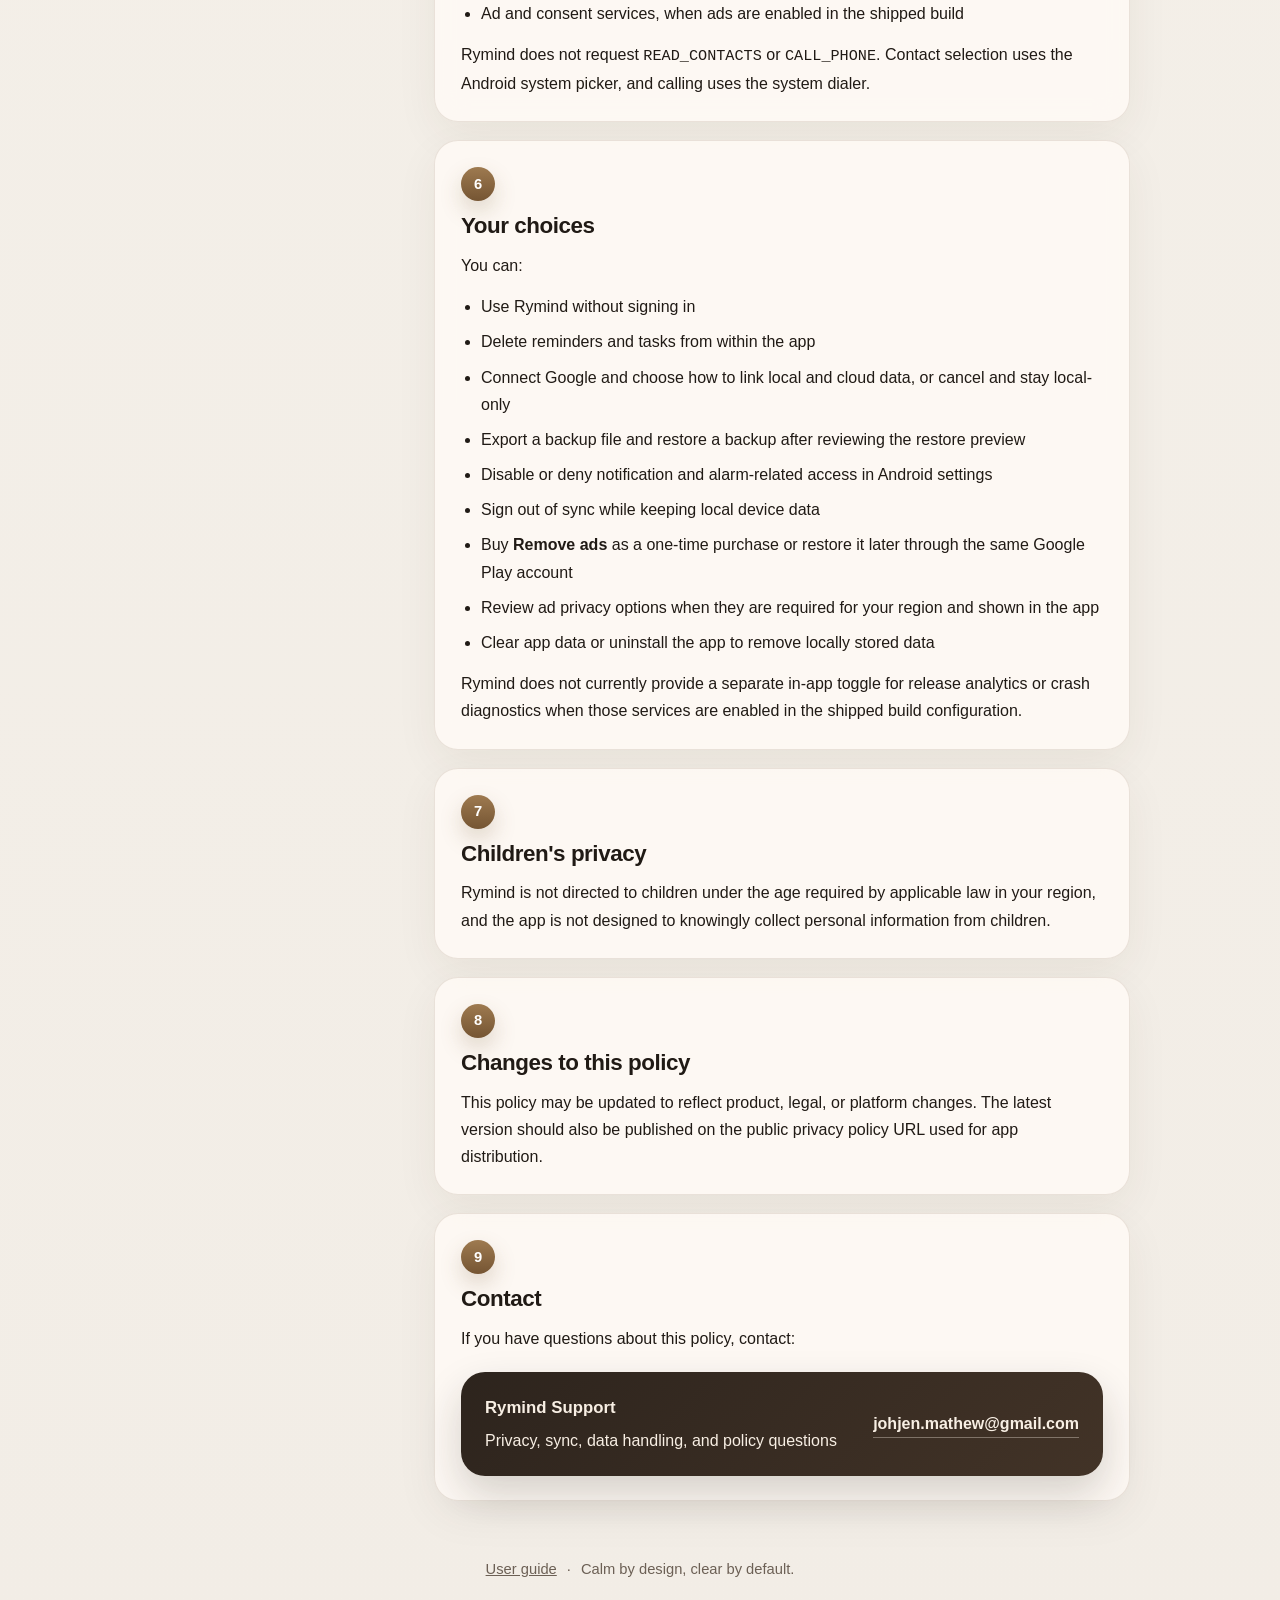
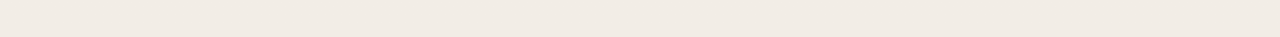
==== commit 937d5c40: "docs: refresh Rymind privacy and guide" ====
--- a/Rymind/index.html
+++ b/Rymind/index.html
@@ -26,7 +26,7 @@
             and the choices you keep.
           </p>
           <div class="hero-meta">
-            <div class="meta-pill">Last updated: April 25, 2026</div>
+            <div class="meta-pill">Last updated: April 26, 2026</div>
             <div class="meta-pill">Package: com.avora.planner</div>
             <div class="meta-pill">Optional Android sync</div>
             <div class="meta-pill">Optional Remove ads purchase</div>
@@ -127,7 +127,8 @@
             </p>
             <p>
               Rymind may include Google Mobile Ads SDK and Google's User Messaging Platform in builds that show
-              ads on selected app surfaces. These services can help request consent where required, serve ads,
+              ads on selected app surfaces, including Today, Upcoming, Calendar, and a footer area in Settings.
+              These services can help request consent where required, serve ads,
               measure ad performance, and manage privacy options. They do not receive your reminder titles, notes,
               checklist text, selected contact names, phone numbers, or shared text or image payloads for ad
               requests from Rymind.
@@ -205,7 +206,8 @@
             </p>
             <p>
               If ads are enabled in a release build, ad-request and consent-related metadata may also be processed
-              by Google ad services to support ad delivery and privacy compliance.
+              by Google ad services to support ad delivery and privacy compliance. Those ad surfaces may still
+              appear on their supported screens even when there is little or no reminder or task content visible.
             </p>
             <p>
               If you use <strong>Remove ads</strong>, limited purchase-verification metadata and cached entitlement
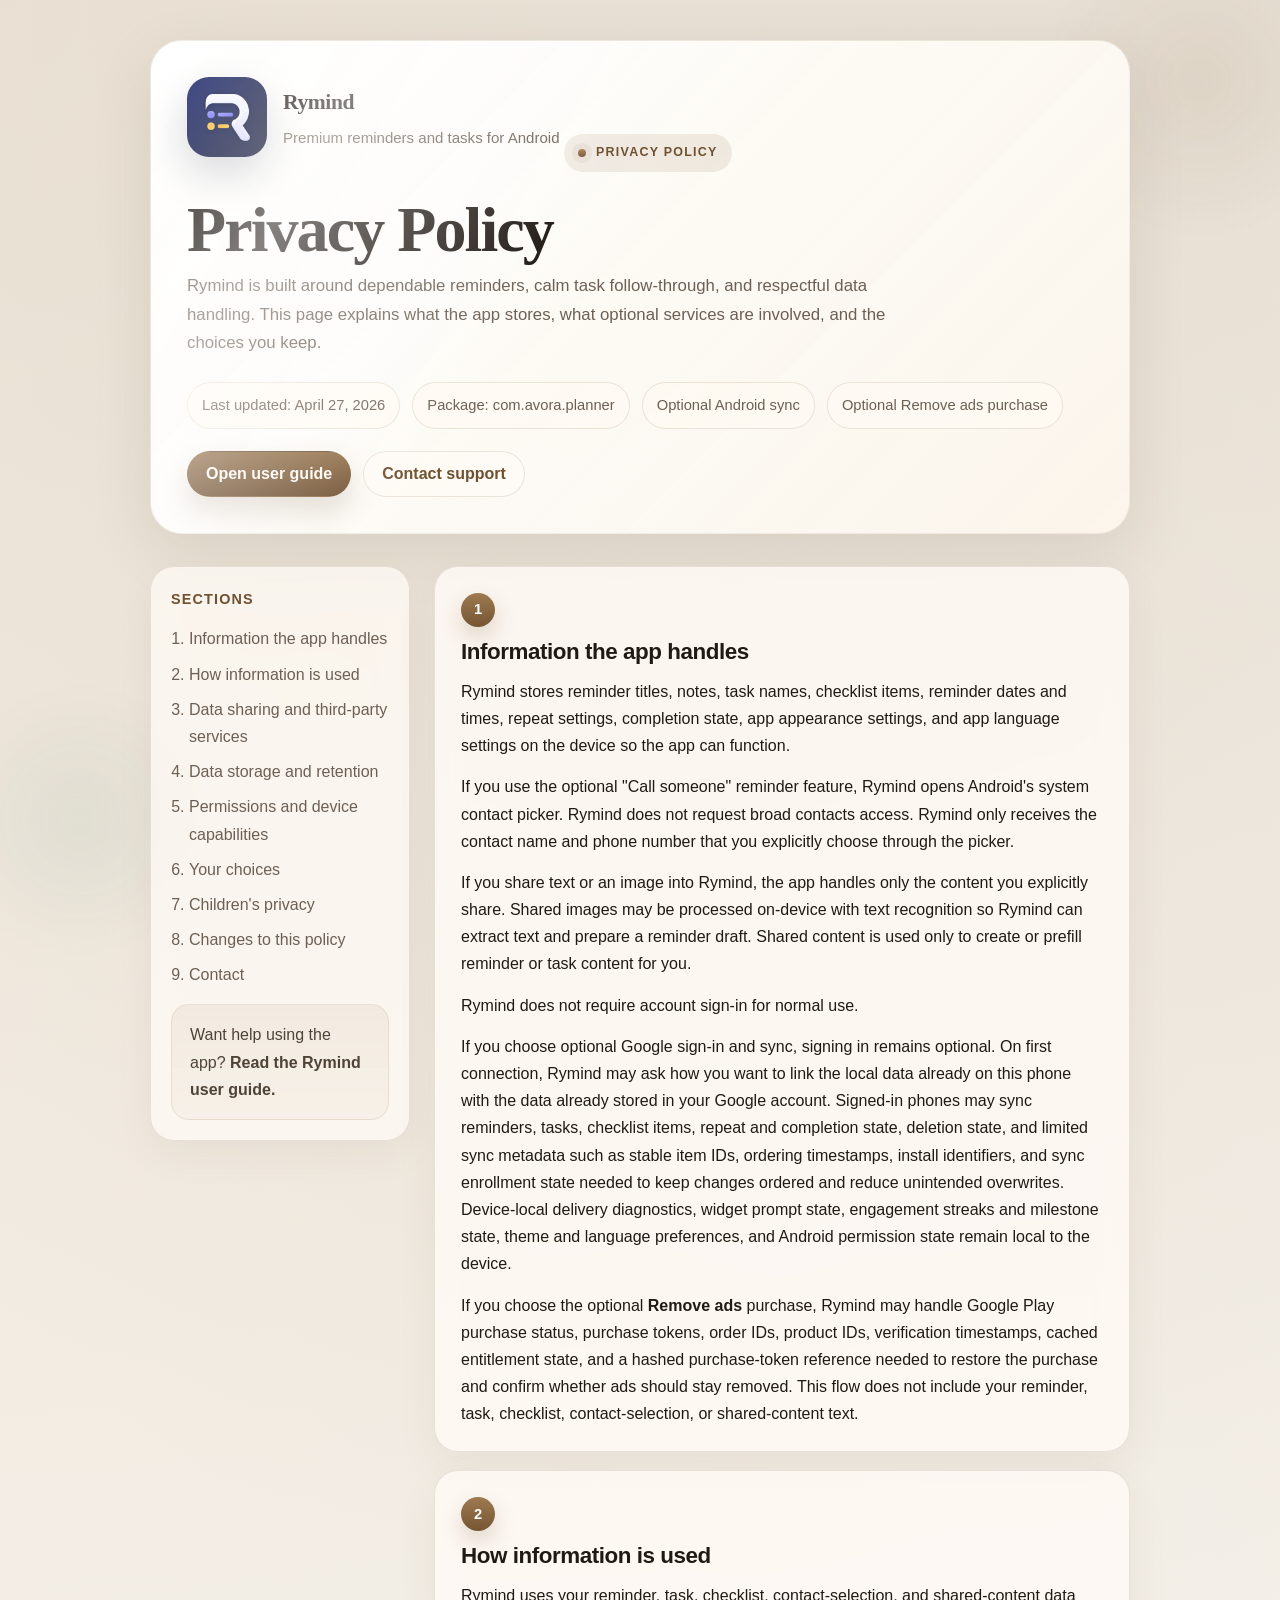
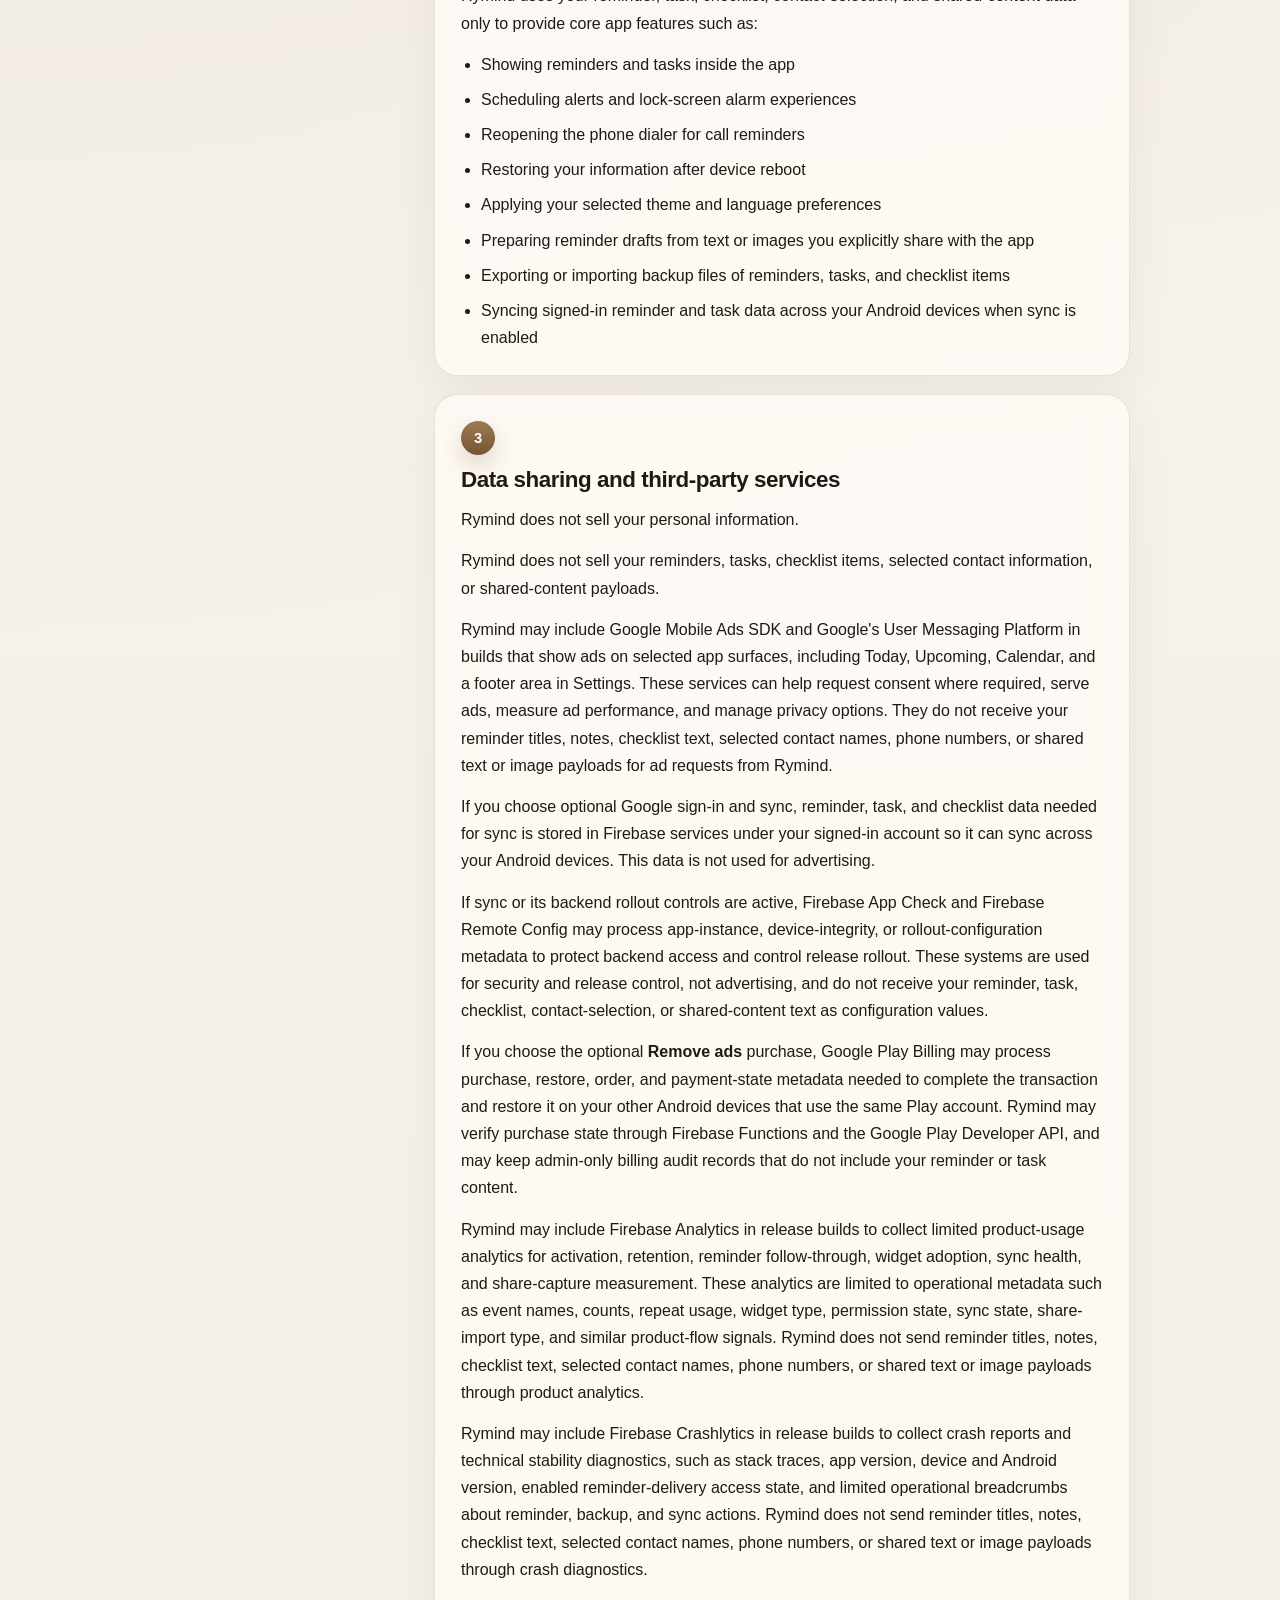
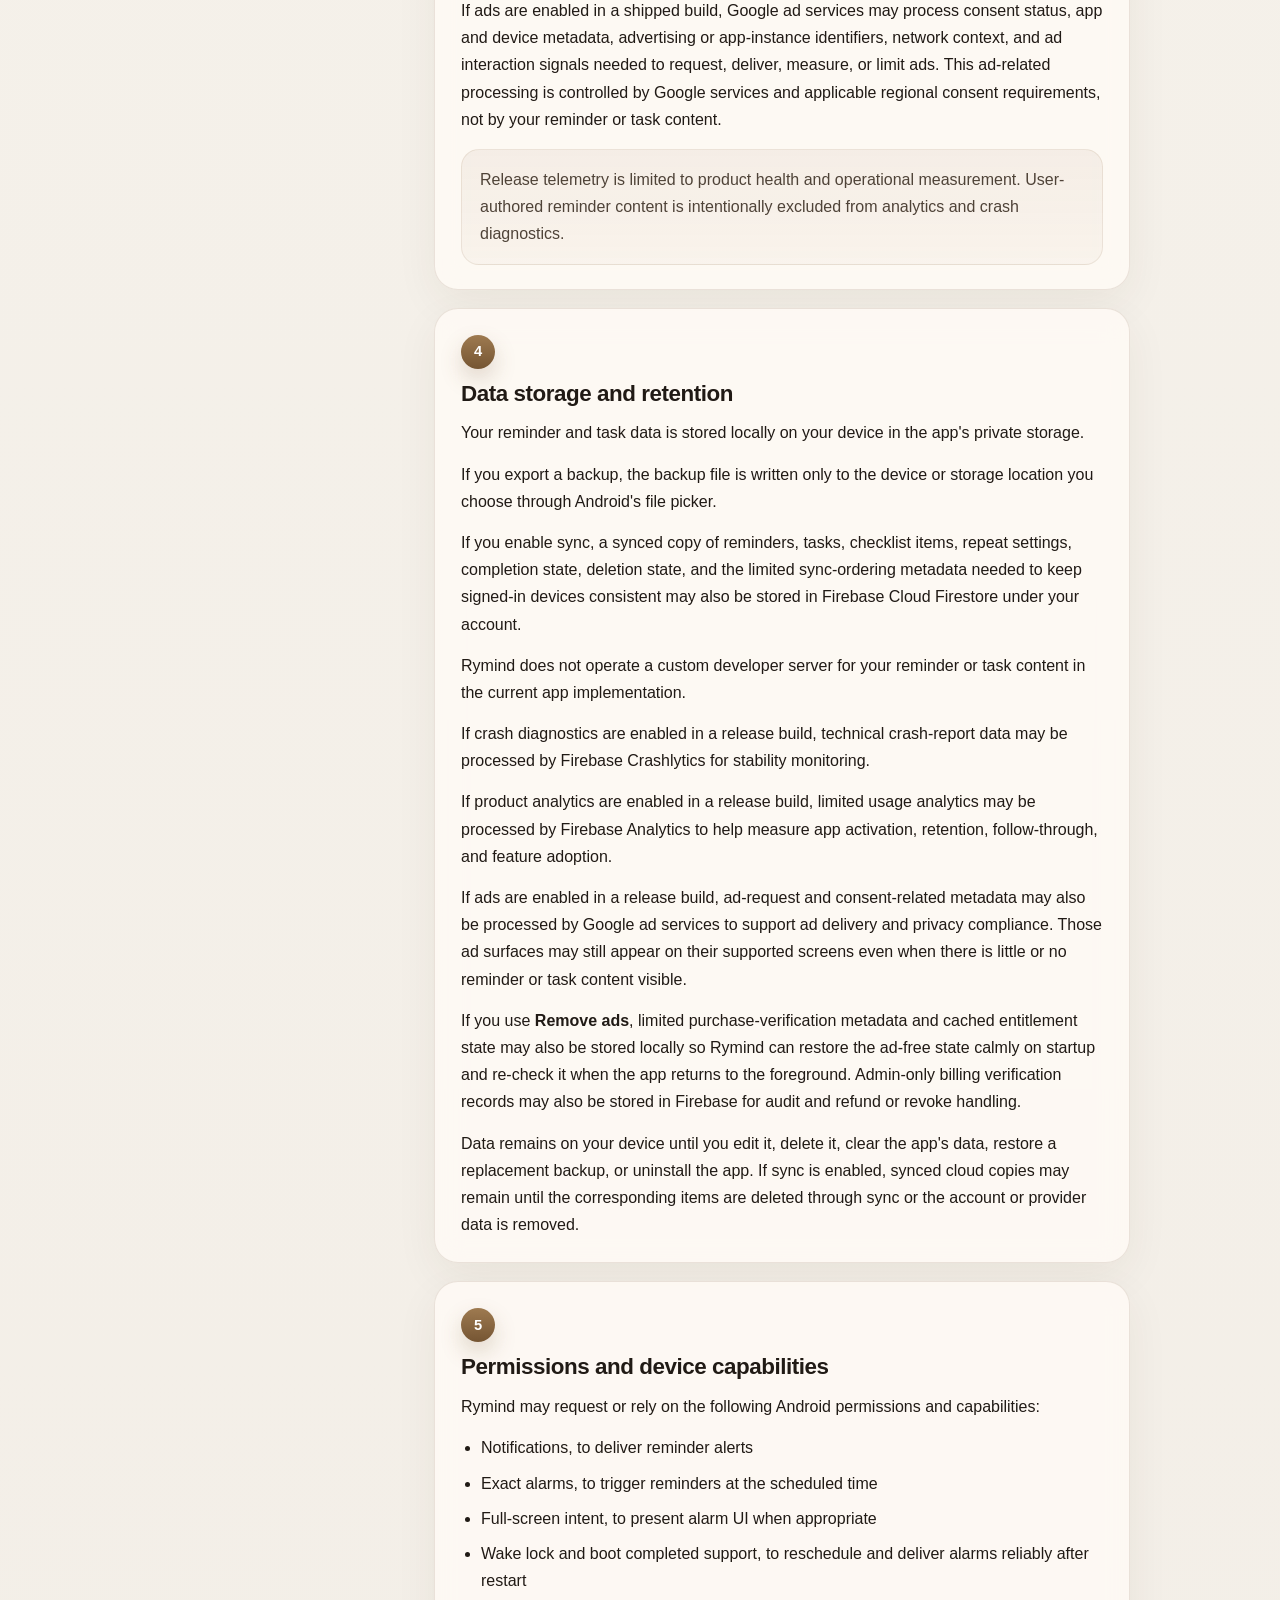
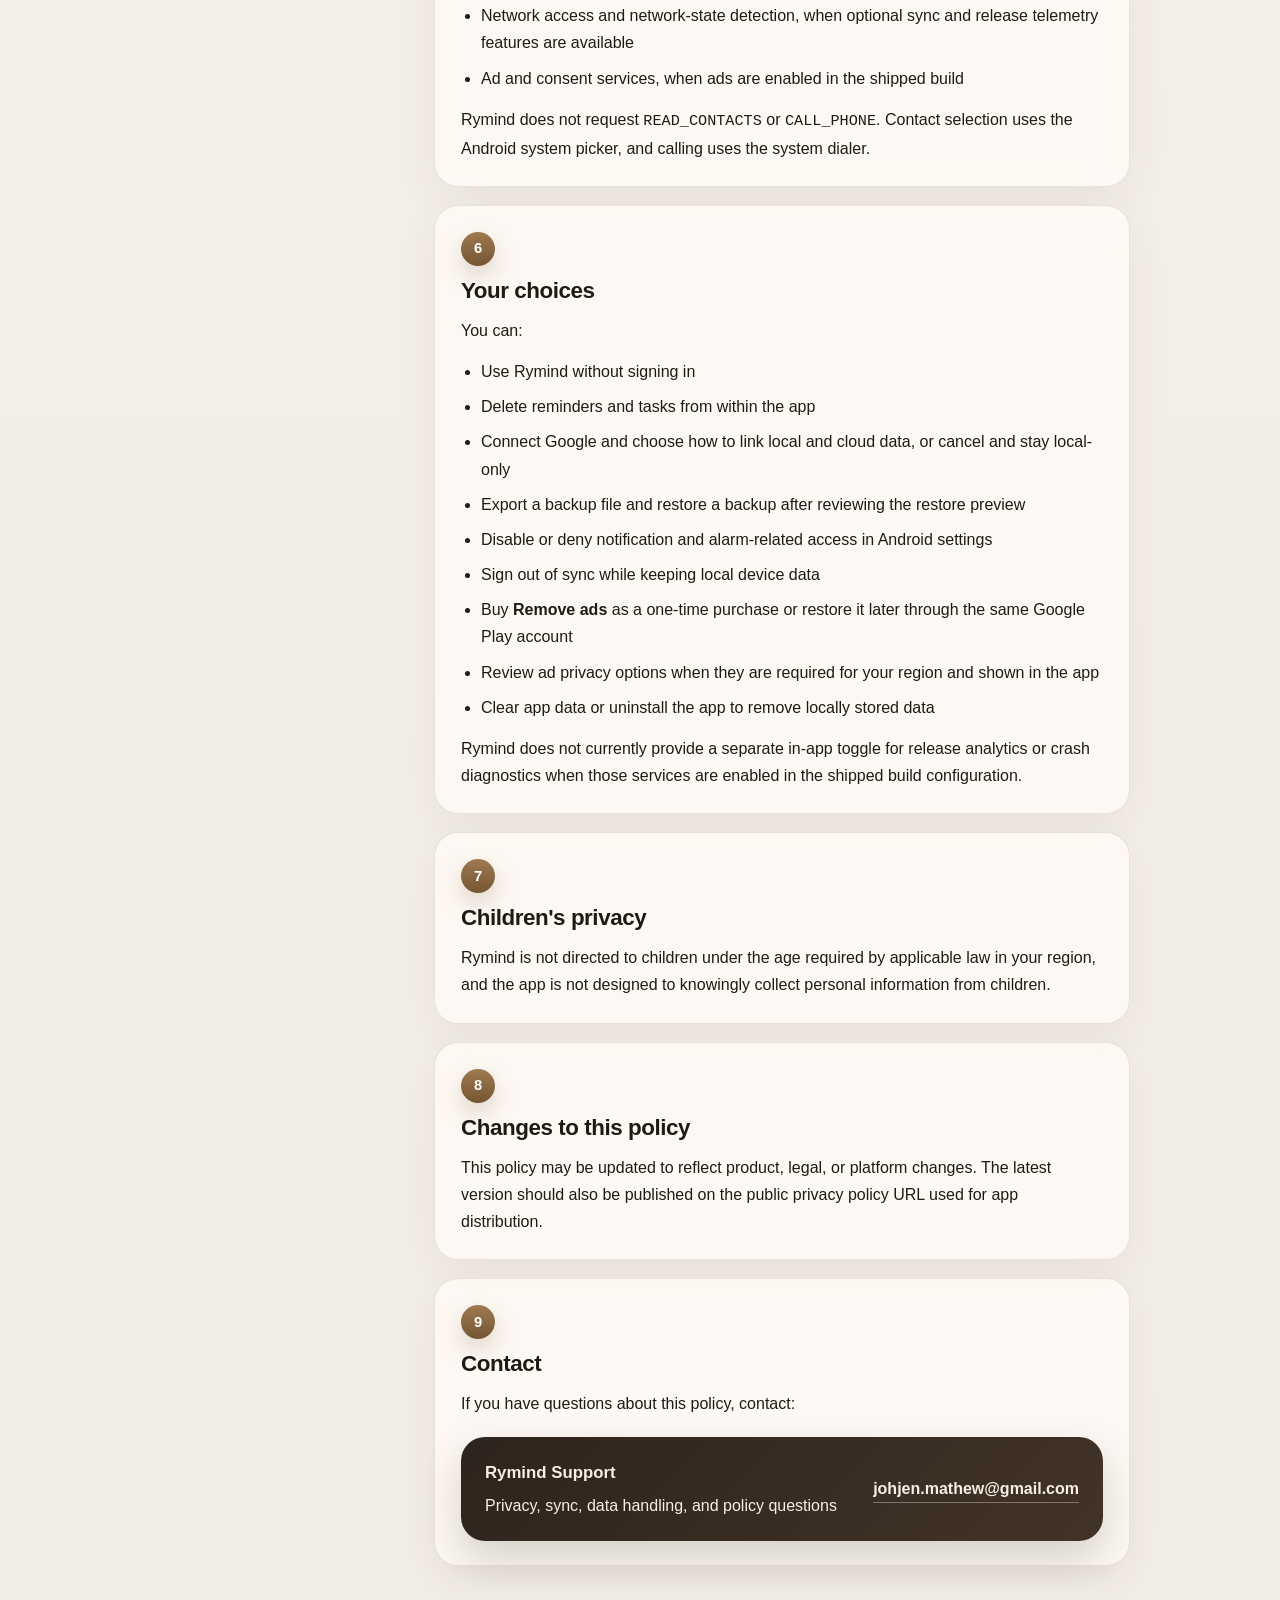
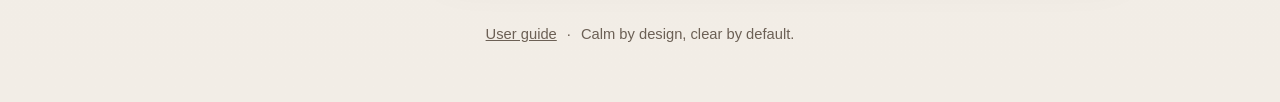
==== commit 7b3b2531: "Update Rymind docs branding" ====
--- a/Rymind/index.html
+++ b/Rymind/index.html
@@ -4,10 +4,13 @@
   <meta charset="utf-8" />
   <meta name="viewport" content="width=device-width, initial-scale=1" />
   <title>Rymind Privacy Policy</title>
+  <meta name="theme-color" content="#141b46" />
   <meta
     name="description"
     content="Privacy Policy for Rymind, including reminders, tasks, backup, optional Android sync, ads, Remove ads purchase restore, analytics, and crash diagnostics."
   />
+  <link rel="icon" type="image/png" sizes="512x512" href="rymind-app-icon-512.png" />
+  <link rel="apple-touch-icon" href="rymind-app-icon-512.png" />
   <link rel="stylesheet" href="rymind-site.css" />
 </head>
 <body>
@@ -15,18 +18,25 @@
     <div class="container">
       <header class="hero">
         <div class="hero-card">
+          <div class="brand-lockup">
+            <img class="brand-icon" src="rymind-app-icon-512.png" alt="Rymind app icon" width="80" height="80" />
+            <div class="brand-copy">
+              <span class="brand-name">Rymind</span>
+              <span class="brand-tagline">Premium reminders and tasks for Android</span>
+            </div>
+          </div>
           <div class="eyebrow">
             <span class="eyebrow-dot"></span>
             Privacy Policy
           </div>
-          <h1>Rymind</h1>
+          <h1>Privacy Policy</h1>
           <p class="hero-subtitle">
             Rymind is built around dependable reminders, calm task follow-through, and respectful
             data handling. This page explains what the app stores, what optional services are involved,
             and the choices you keep.
           </p>
           <div class="hero-meta">
-            <div class="meta-pill">Last updated: April 26, 2026</div>
+            <div class="meta-pill">Last updated: April 27, 2026</div>
             <div class="meta-pill">Package: com.avora.planner</div>
             <div class="meta-pill">Optional Android sync</div>
             <div class="meta-pill">Optional Remove ads purchase</div>
--- a/Rymind/rymind-site.css
+++ b/Rymind/rymind-site.css
@@ -111,6 +111,38 @@
   pointer-events: none;
 }
 
+.brand-lockup {
+  display: inline-flex;
+  align-items: center;
+  gap: 16px;
+  margin-bottom: 22px;
+}
+
+.brand-icon {
+  width: 80px;
+  height: 80px;
+  border-radius: 22px;
+  box-shadow: 0 18px 40px rgba(17, 21, 48, 0.20);
+  flex-shrink: 0;
+}
+
+.brand-copy {
+  display: grid;
+  gap: 4px;
+}
+
+.brand-name {
+  font-family: "Iowan Old Style", "Palatino Linotype", "Book Antiqua", Georgia, serif;
+  font-size: 1.35rem;
+  font-weight: 700;
+  letter-spacing: -0.02em;
+}
+
+.brand-tagline {
+  color: var(--muted);
+  font-size: 0.94rem;
+}
+
 .eyebrow {
   display: inline-flex;
   align-items: center;
@@ -427,6 +459,17 @@
     border-radius: 22px;
   }
 
+  .brand-lockup {
+    gap: 12px;
+    margin-bottom: 18px;
+  }
+
+  .brand-icon {
+    width: 64px;
+    height: 64px;
+    border-radius: 18px;
+  }
+
   h1 {
     font-size: 2.35rem;
   }
